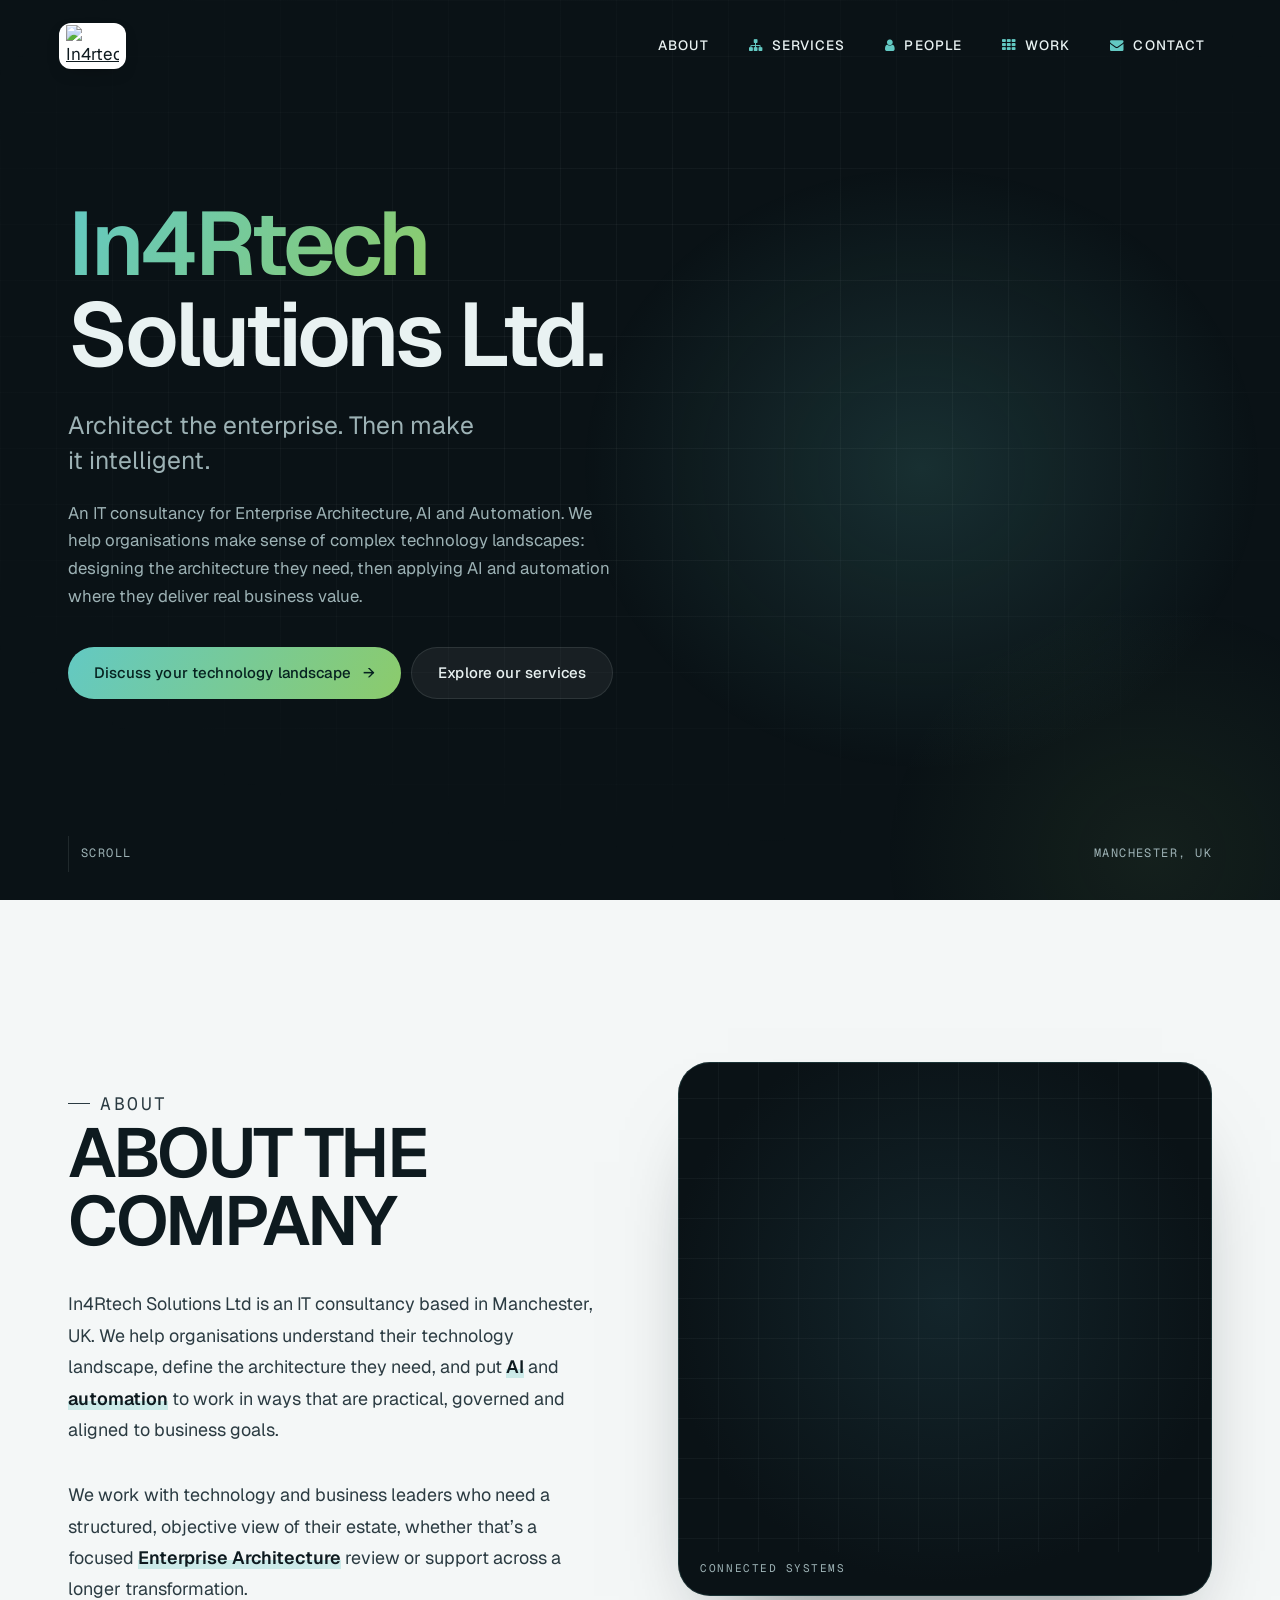
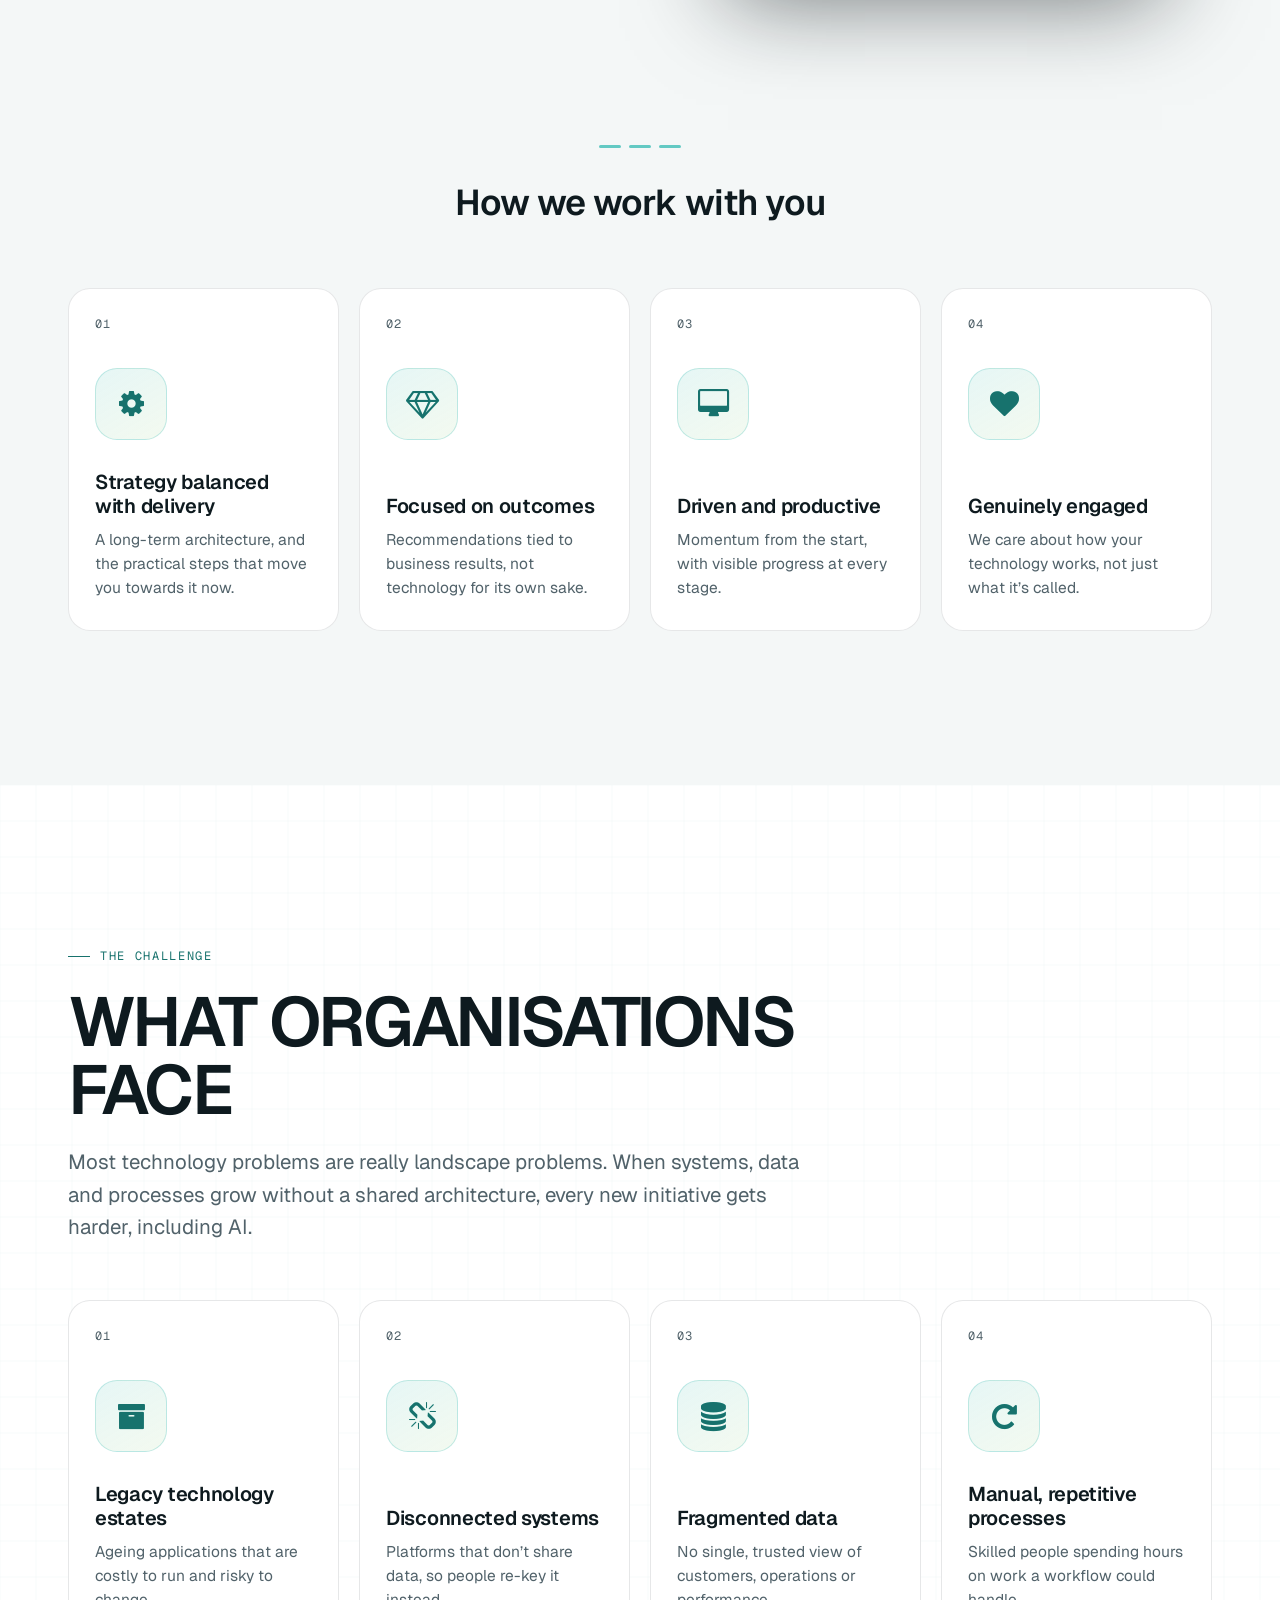
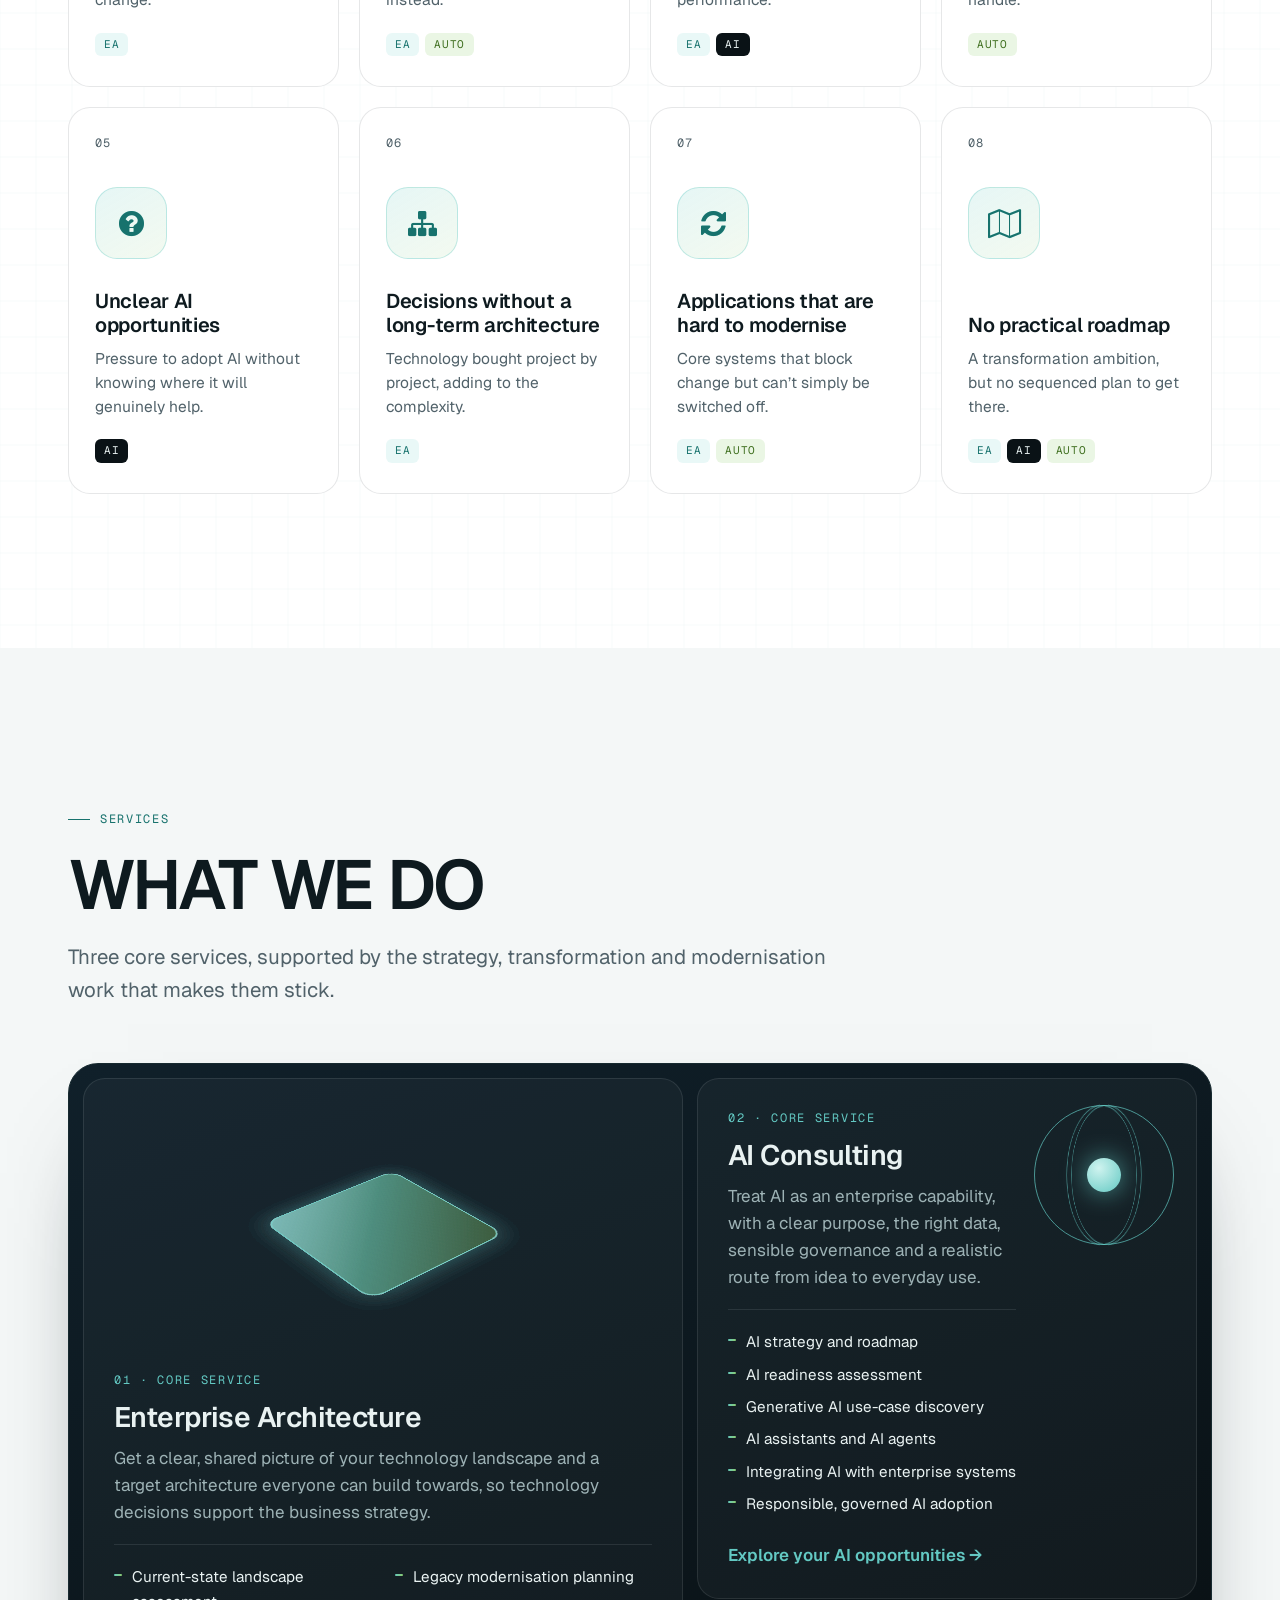
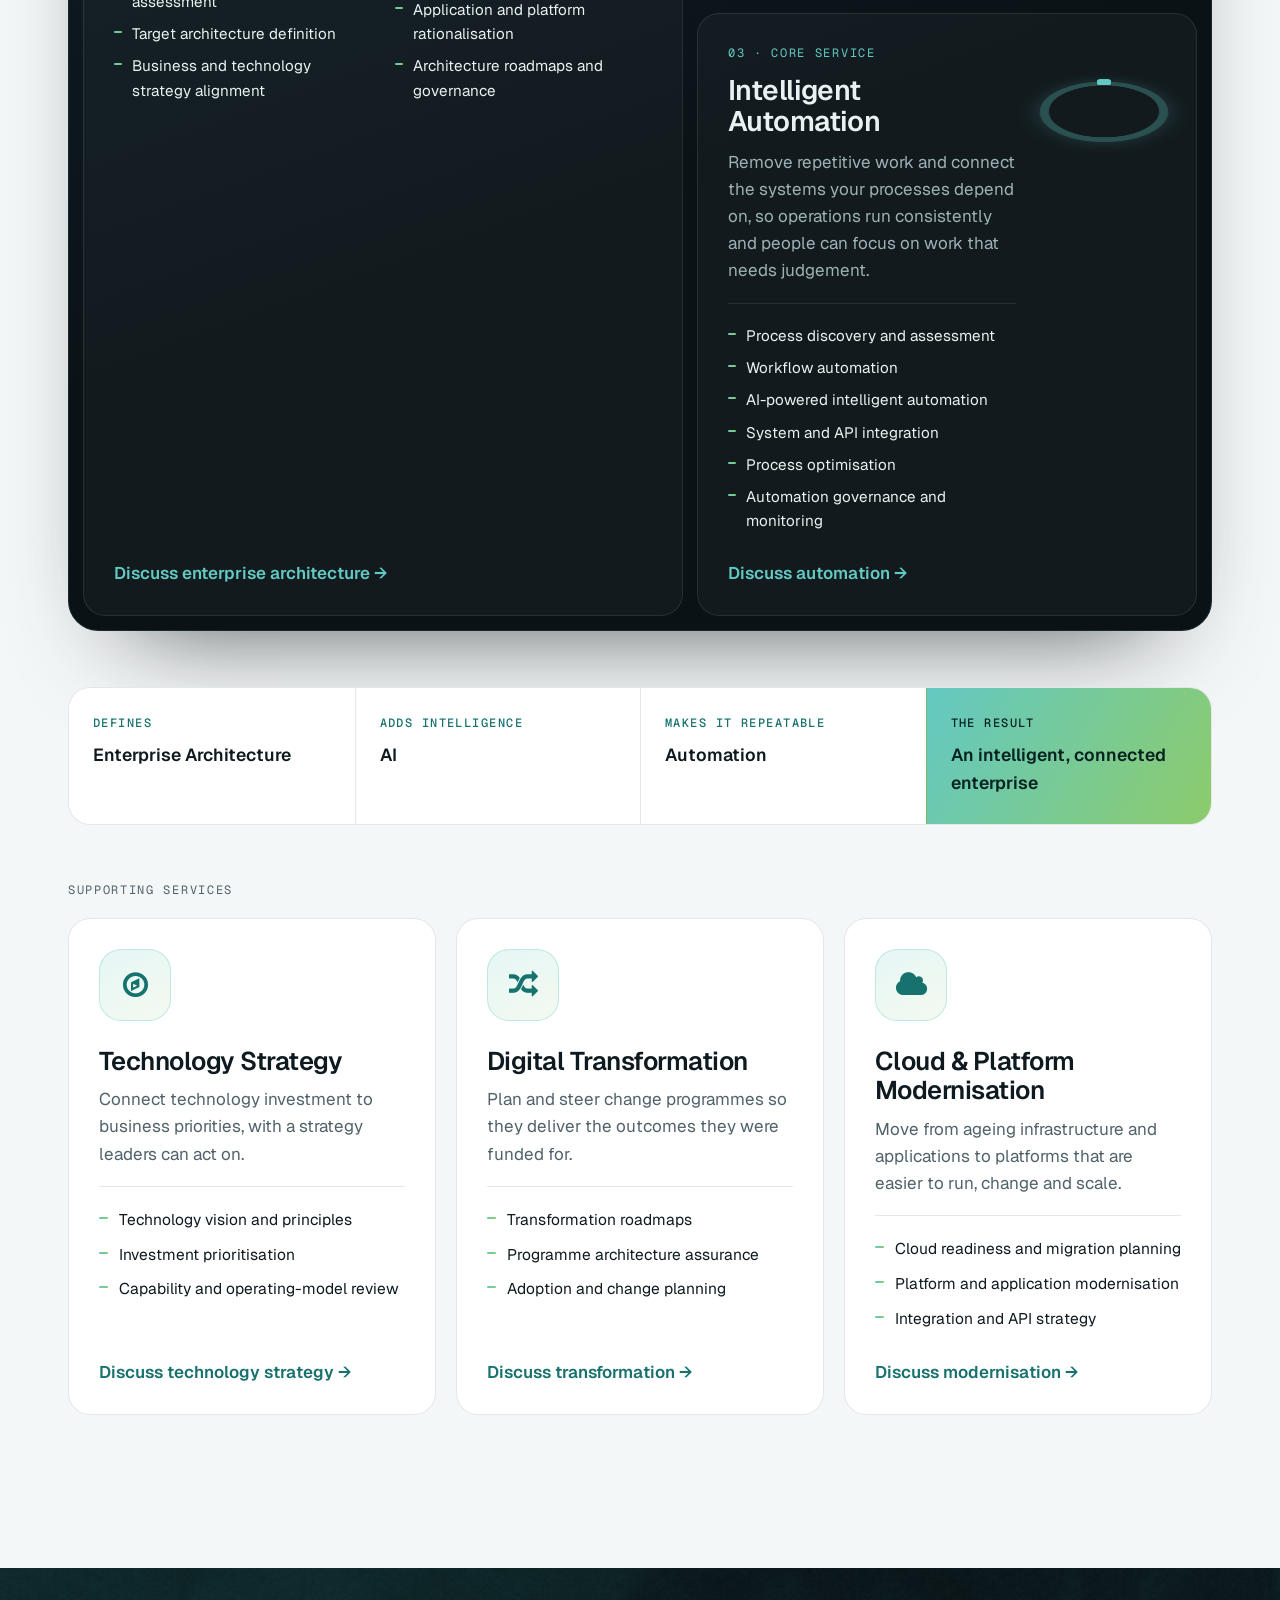
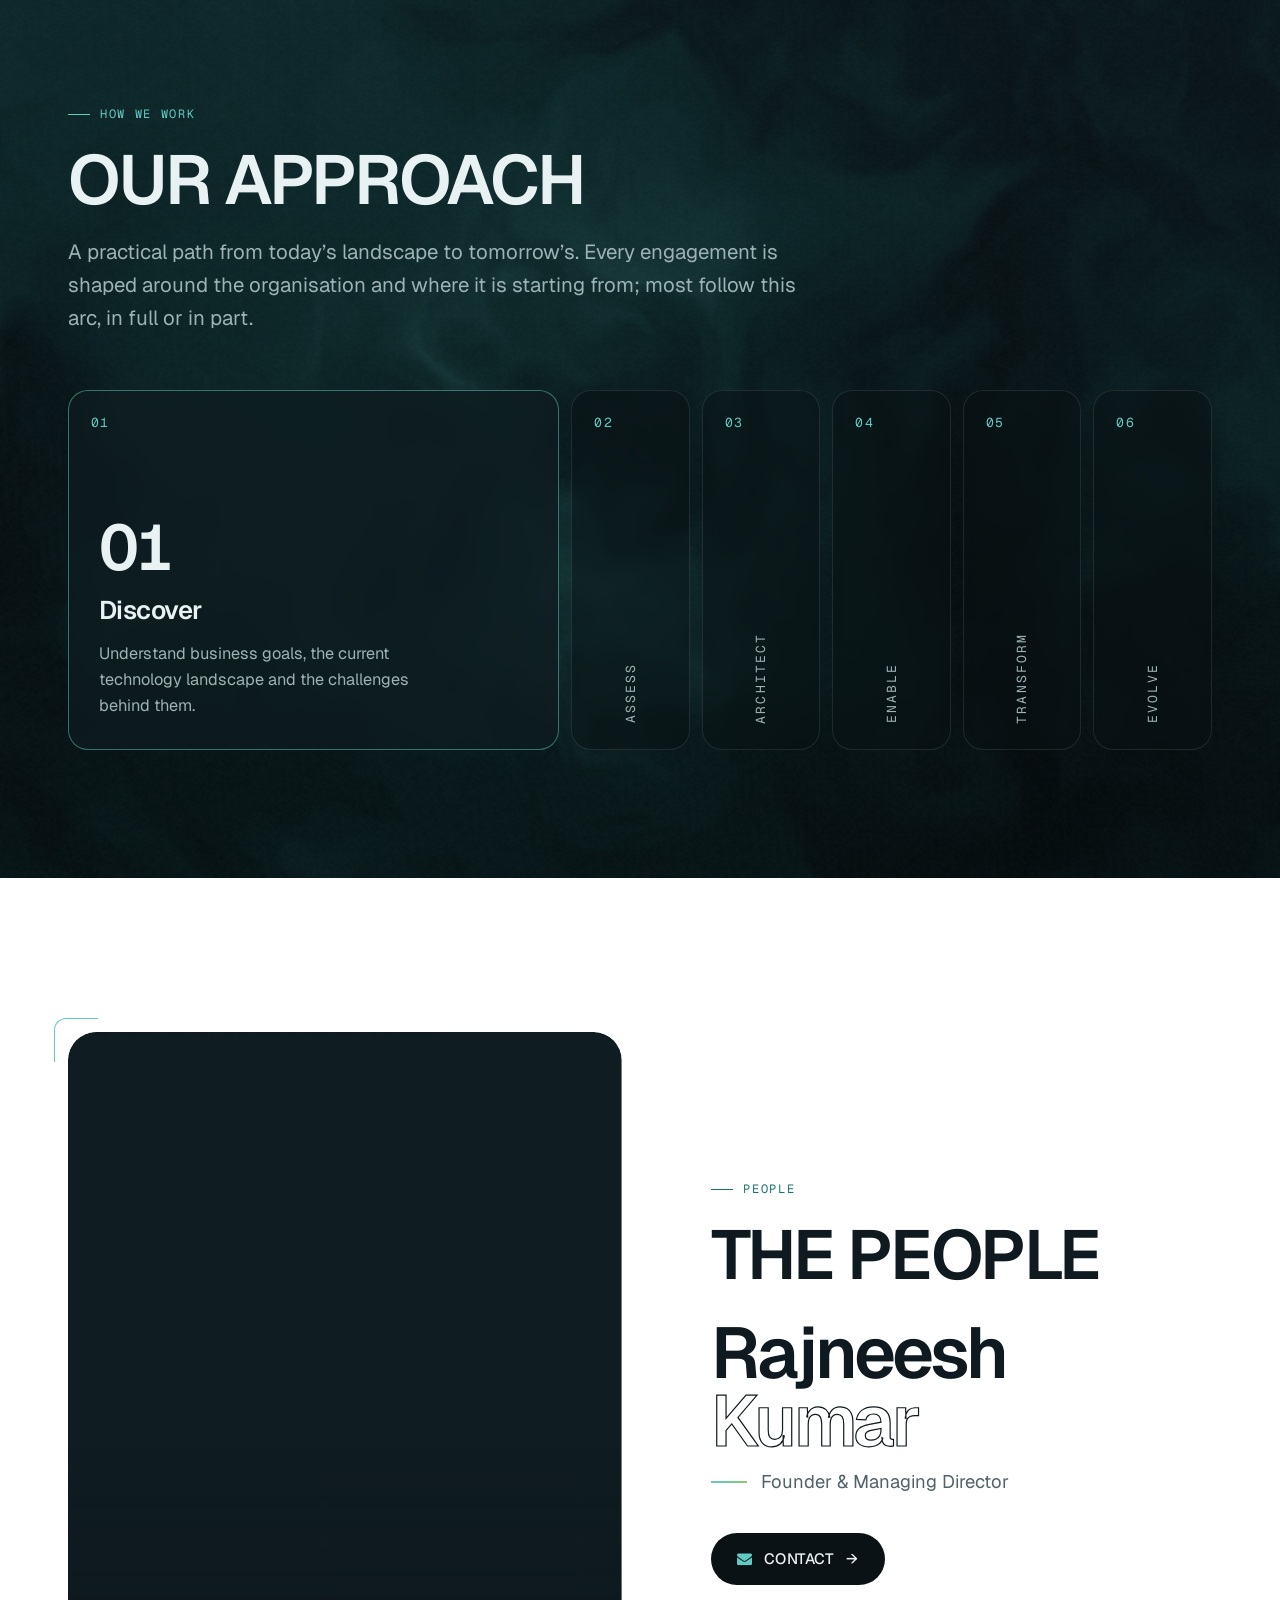
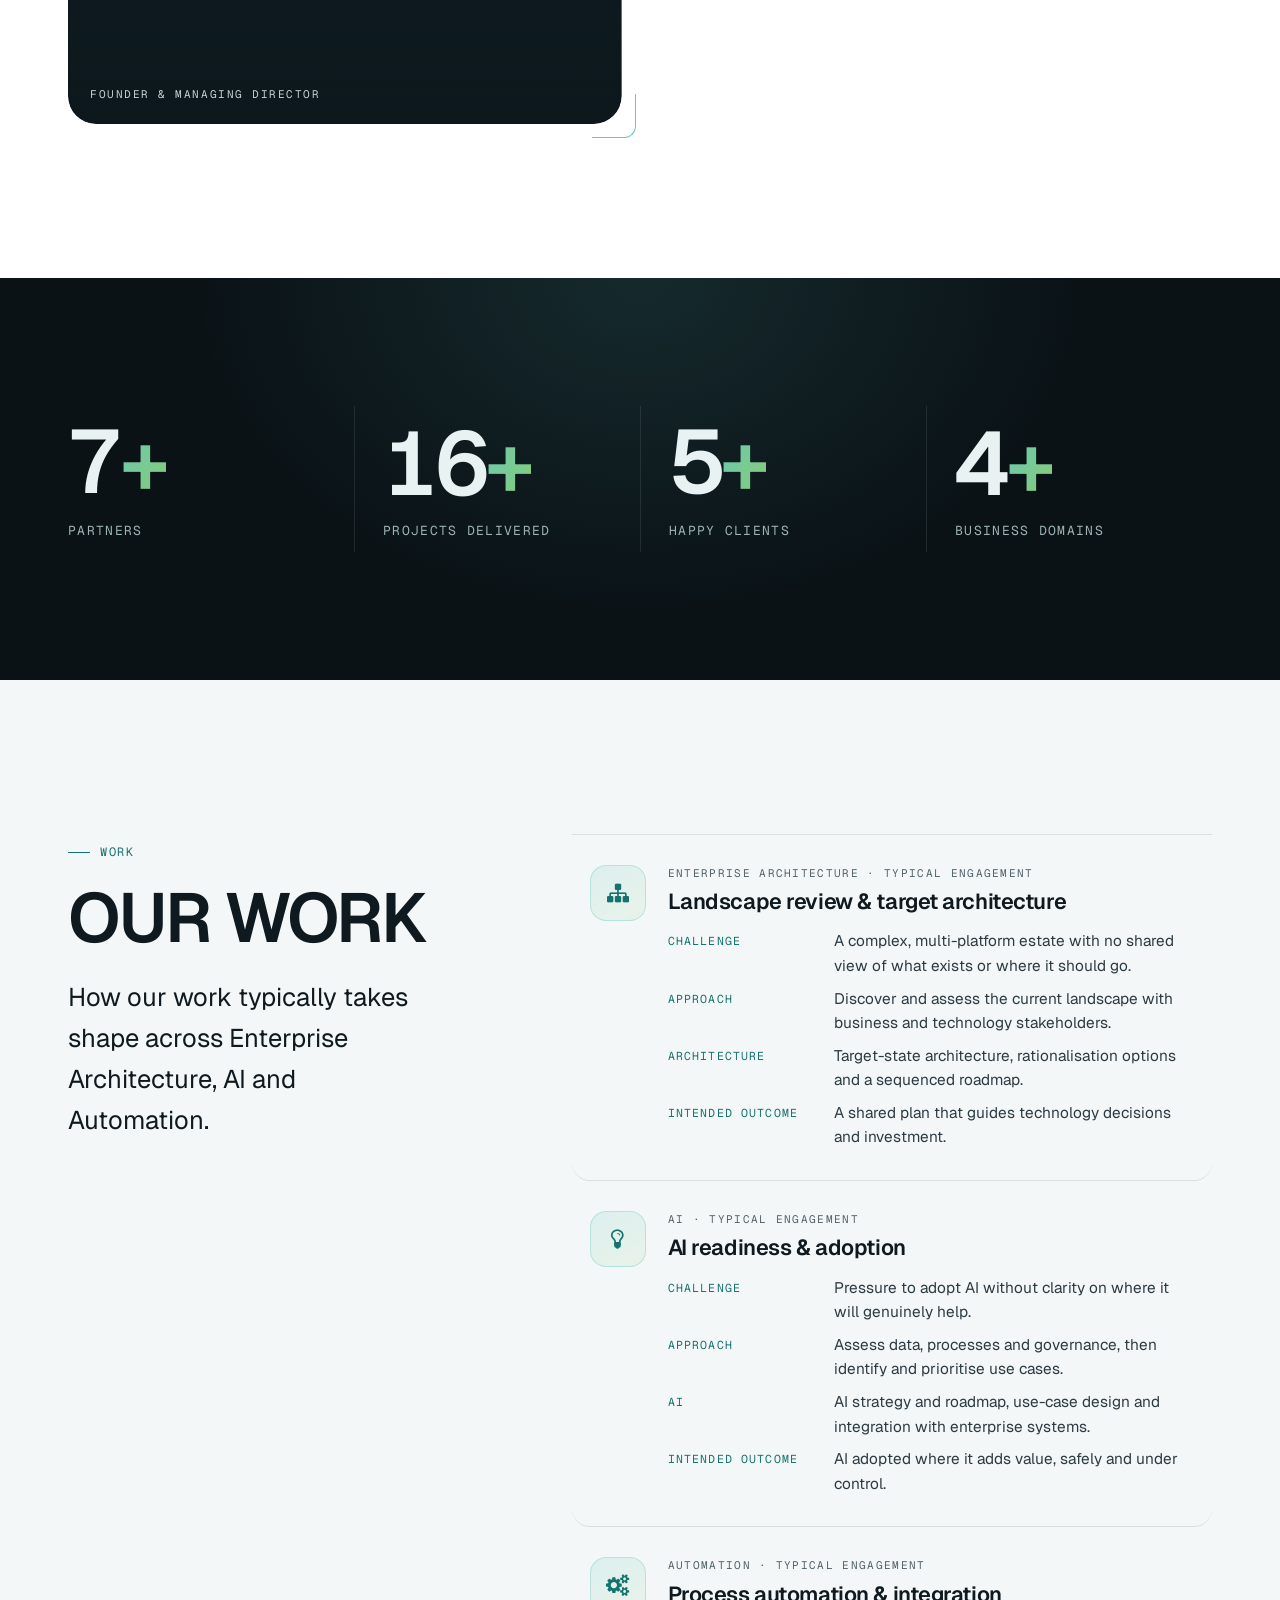
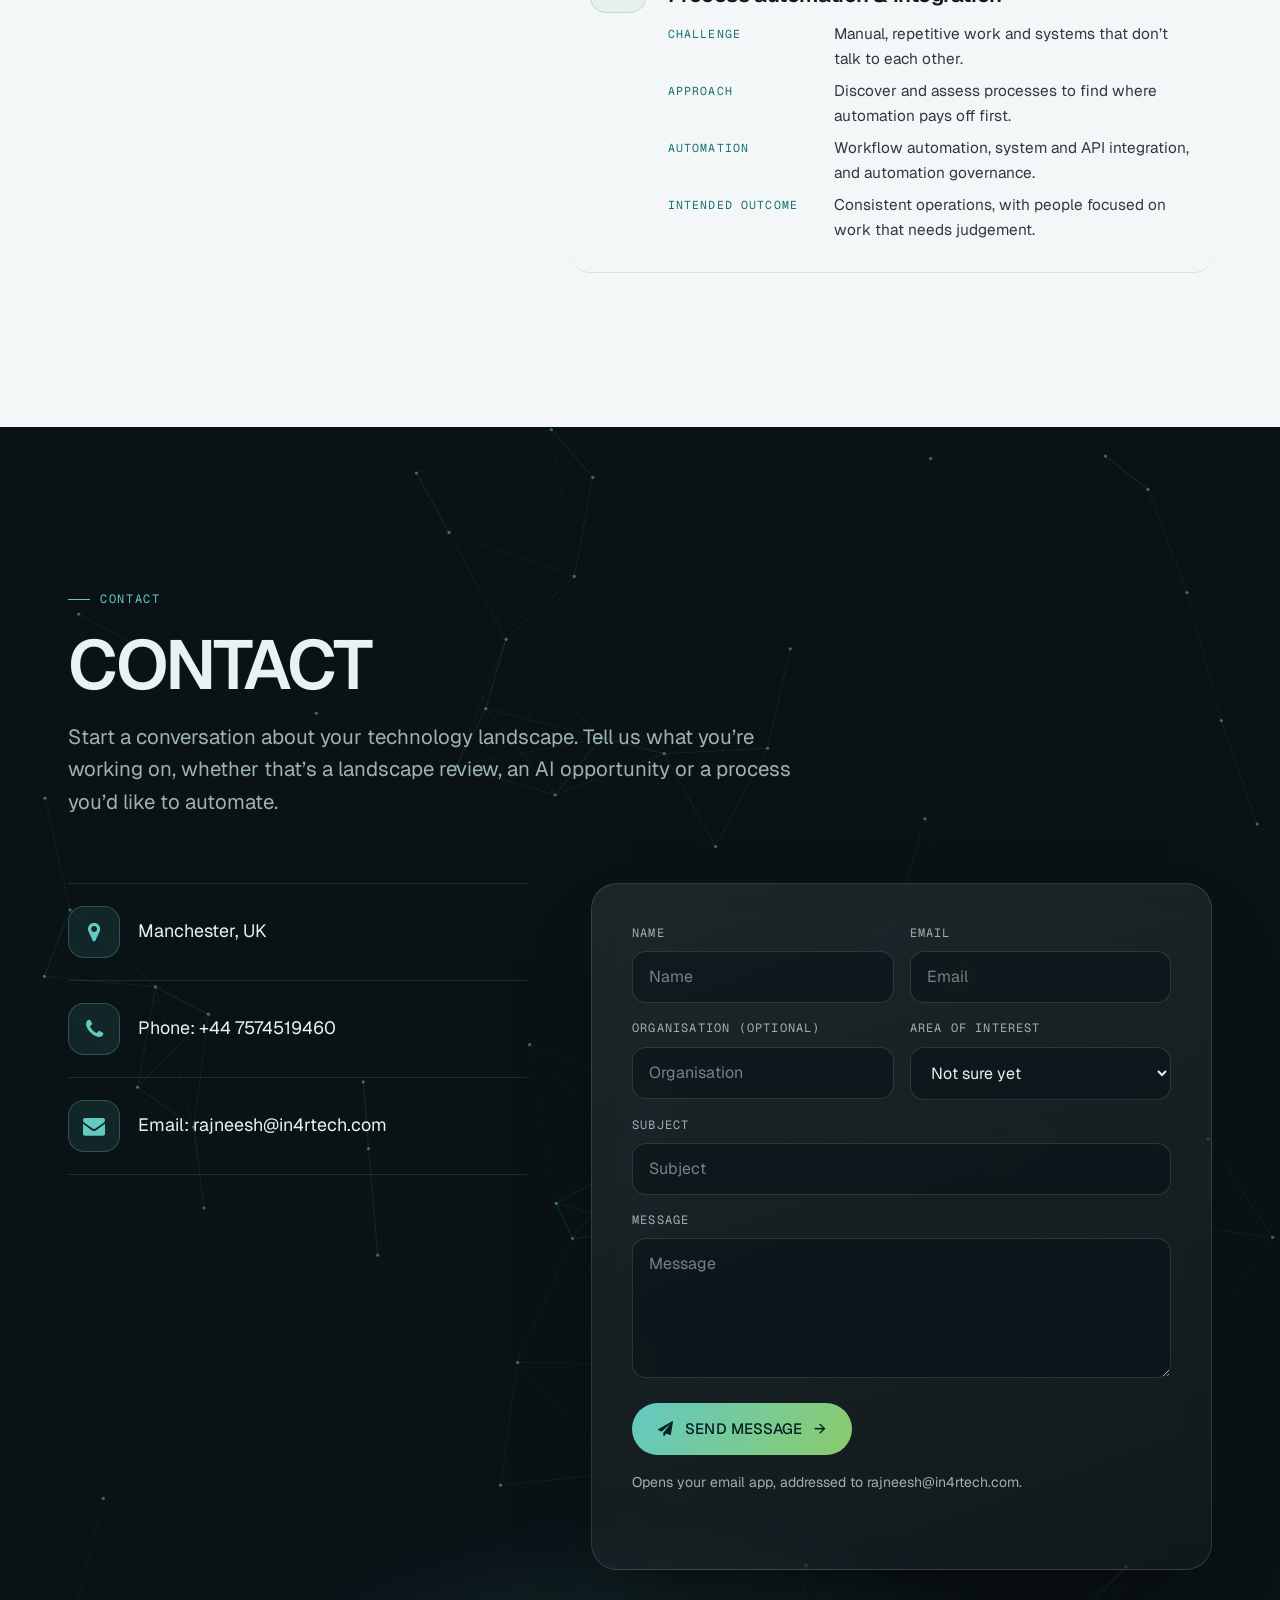
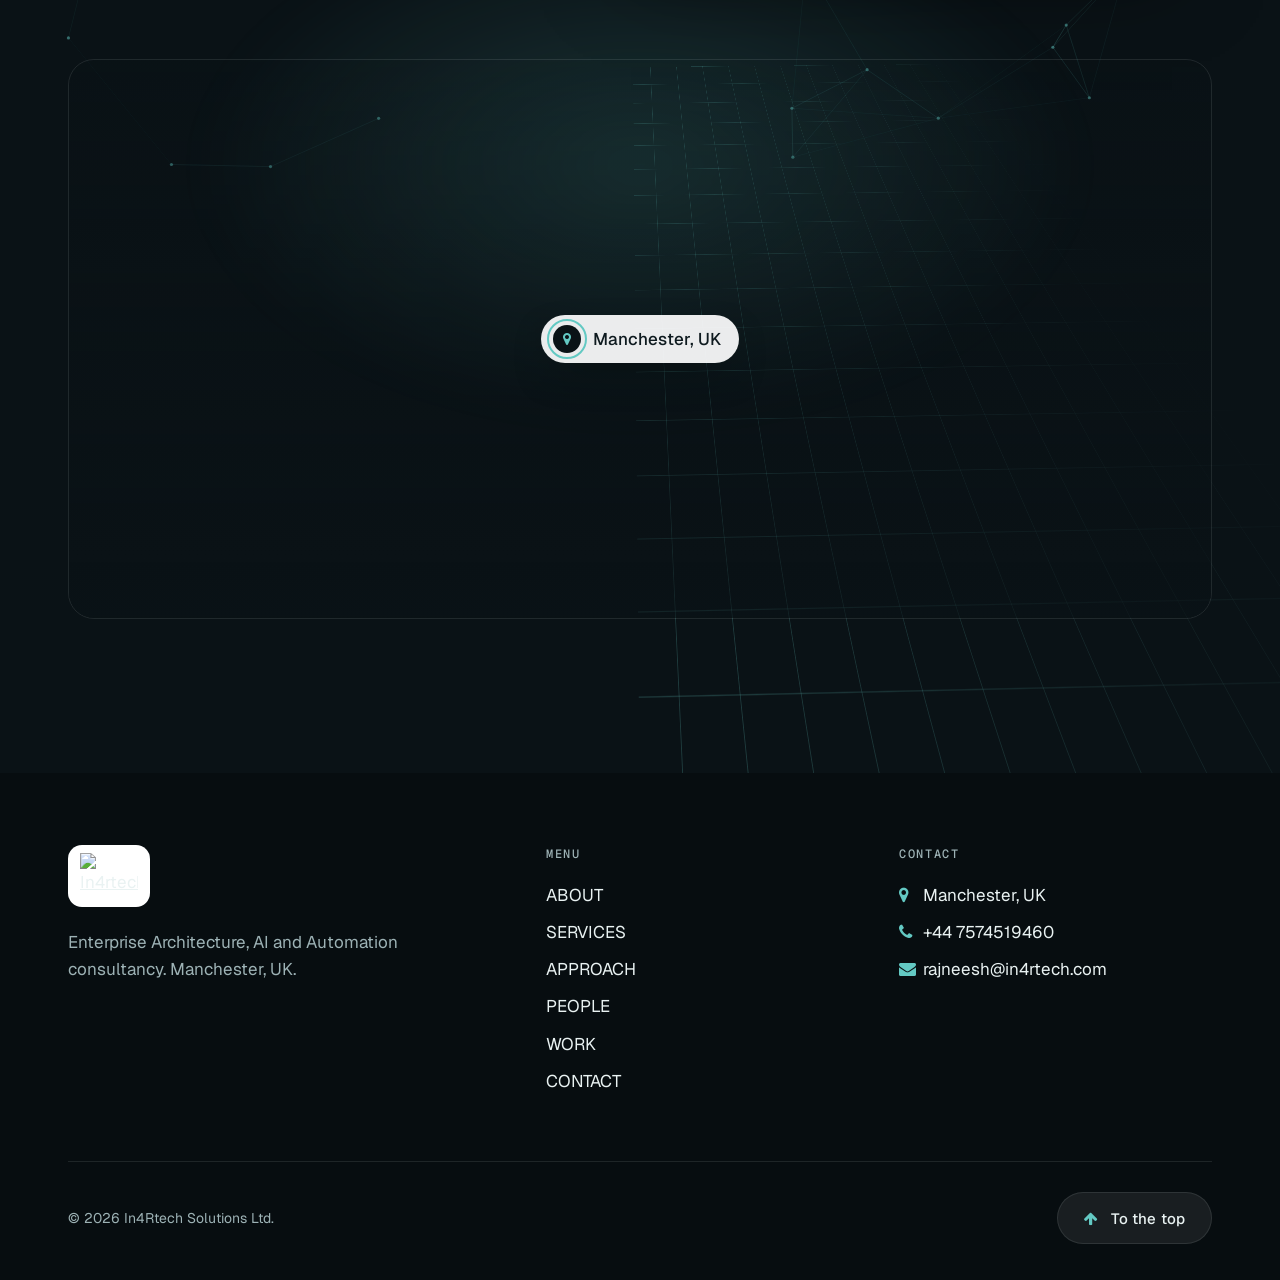
==== index.html @ 0ae98331 "In4Rtech website: EA, AI and Automation consultancy with interactive components Single-page site pos" ====
<!DOCTYPE html>
<html lang="en-GB">
<head>
<meta charset="UTF-8">
<meta name="viewport" content="width=device-width, initial-scale=1">
<title>In4Rtech Solutions Ltd. | Enterprise Architecture, AI &amp; Automation Consultancy</title>
<meta name="description" content="In4Rtech is a Manchester-based IT consultancy helping organisations with Enterprise Architecture, AI and Intelligent Automation, from understanding today's technology landscape to designing and delivering what comes next.">
<link rel="canonical" href="https://www.in4rtech.com/">
<meta property="og:title" content="In4Rtech Solutions Ltd.">
<meta property="og:description" content="Architect the enterprise. Then make it intelligent. Enterprise Architecture, AI and Automation consultancy, Manchester, UK.">
<script type="application/ld+json">
{
  "@context": "https://schema.org",
  "@type": "ProfessionalService",
  "name": "In4Rtech Solutions Ltd",
  "url": "https://www.in4rtech.com/",
  "logo": "https://www.in4rtech.com/i4rimages/Logo.png",
  "description": "IT consultancy helping organisations with Enterprise Architecture, AI and Intelligent Automation.",
  "telephone": "+44 7574519460",
  "email": "rajneesh@in4rtech.com",
  "address": { "@type": "PostalAddress", "addressLocality": "Manchester", "addressCountry": "GB" },
  "founder": { "@type": "Person", "name": "Rajneesh Kumar", "jobTitle": "Founder & Managing Director" },
  "knowsAbout": ["Enterprise Architecture", "Artificial Intelligence", "Intelligent Automation", "Technology Strategy", "Digital Transformation", "Cloud & Platform Modernisation"]
}
</script>
<meta property="og:image" content="https://www.in4rtech.com/i4rimages/Main1.jpg">
<meta name="theme-color" content="#0A1216">
<link rel="icon" href="https://www.in4rtech.com/i4rimages/Logo.png">

<link rel="preconnect" href="https://fonts.googleapis.com">
<link rel="preconnect" href="https://fonts.gstatic.com" crossorigin>
<link href="https://fonts.googleapis.com/css2?family=Geist:wght@300..700&family=Geist+Mono:wght@400;500&display=swap" rel="stylesheet">
<link rel="stylesheet" href="https://cdnjs.cloudflare.com/ajax/libs/font-awesome/4.7.0/css/font-awesome.min.css">

<style>
/* ================= Tokens ================= */
@property --ang { syntax: "<angle>"; inherits: false; initial-value: 0deg; }
:root {
  --ink: #0A1216;
  --ink-2: #0F1C21;
  --ink-3: #172A30;
  --paper: #F4F7F7;
  --white: #FFFFFF;
  --text: #0E1A1F;
  --muted: #51626A;
  --line: rgba(14, 26, 31, .10);
  --on-dark: #E9F2F2;
  --on-dark-muted: #9DB2B5;
  --line-dark: rgba(233, 242, 242, .10);

  --teal: #63C9C3;          /* original brand icon colour */
  --teal-deep: #17726D;     /* brand teal, darkened for text on light */
  --green: #8CCB6B;
  --blue: #4FA3D1;
  --grad: linear-gradient(120deg, #63C9C3 0%, #8CCB6B 100%);

  --font: "Geist", ui-sans-serif, system-ui, sans-serif;
  --mono: "Geist Mono", ui-monospace, monospace;

  --container: 1240px;
  --gutter: clamp(16px, 4vw, 48px);
  --radius: 22px;
  --ease: cubic-bezier(.2, .7, .1, 1);
}

/* ================= Base ================= */
*, *::before, *::after { box-sizing: border-box; }
html { scroll-behavior: smooth; -webkit-text-size-adjust: 100%; }
html.lenis, html.lenis body { height: auto; }
.lenis.lenis-smooth { scroll-behavior: auto !important; }
body {
  margin: 0; background: var(--paper); color: var(--text);
  font-family: var(--font); font-size: 17px; line-height: 1.6;
  -webkit-font-smoothing: antialiased; overflow-x: clip;
}
img { max-width: 100%; display: block; }
a { color: inherit; }
:focus-visible { outline: 2px solid var(--teal); outline-offset: 3px; border-radius: 6px; }
section[id] { scroll-margin-top: 96px; }
.container { width: 100%; max-width: var(--container); margin: 0 auto; padding: 0 var(--gutter); }

.eyebrow {
  display: inline-flex; align-items: center; gap: 10px; margin: 0 0 22px;
  font-family: var(--mono); font-size: 12px; letter-spacing: .14em; text-transform: uppercase; color: var(--teal-deep);
}
.eyebrow::before { content: ""; width: 22px; height: 1px; background: currentColor; }
.on-dark .eyebrow { color: var(--teal); }
.h-display { margin: 0; font-weight: 600; letter-spacing: -.035em; line-height: .98; font-size: clamp(2.4rem, 5.4vw, 4.6rem); }
.lead { font-size: clamp(1.1rem, 1.6vw, 1.32rem); line-height: 1.6; color: var(--muted); }

/* ================= Buttons ================= */
.btn {
  --glow: rgba(99, 201, 195, 0); --tx: 0px; --ty: 0px;
  position: relative; display: inline-flex; align-items: center; gap: 12px;
  min-height: 52px; padding: 0 26px; border-radius: 999px; border: 0; cursor: pointer;
  font: 500 15px/1 var(--font); letter-spacing: .01em; text-decoration: none;
  transform: translate(var(--tx), var(--ty));
  transition: transform .45s var(--ease), box-shadow .35s var(--ease), background-color .3s, border-color .3s;
}
.btn .arrow { display: inline-block; transition: transform .35s var(--ease); }
.btn:hover .arrow { transform: translateX(4px); }
.btn:active { transform: translate(var(--tx), var(--ty)) scale(.98); }
.btn-primary { background: var(--grad); color: #062220; --glow: rgba(99, 201, 195, .5); }
.btn-primary:hover { box-shadow: 0 0 0 6px rgba(99, 201, 195, .14), 0 18px 40px -12px var(--glow); }
.btn-dark { background: var(--ink); color: var(--on-dark); }
.btn-dark:hover { background: var(--ink-3); box-shadow: 0 16px 36px -14px rgba(10, 18, 22, .6); }
.btn-dark .fa, .btn-light .fa { color: var(--teal); }
.btn-light { background: var(--white); color: var(--text); border: 1px solid var(--line); }
.btn-light:hover { border-color: rgba(99, 201, 195, .7); box-shadow: 0 12px 30px -14px rgba(23, 114, 109, .45); }

/* ================= Navigation ================= */
.nav { position: fixed; top: 14px; left: 0; right: 0; z-index: 50; display: flex; justify-content: center; padding: 0 var(--gutter); pointer-events: none; }
.nav-pill {
  pointer-events: auto; width: 100%; max-width: var(--container);
  display: flex; align-items: center; justify-content: space-between; gap: 20px;
  padding: 8px 8px 8px 10px; border-radius: 999px;
  background: rgba(255, 255, 255, 0); border: 1px solid rgba(255, 255, 255, 0);
  transition: background-color .45s var(--ease), border-color .45s, box-shadow .45s, -webkit-backdrop-filter .45s, backdrop-filter .45s;
}
.nav.is-scrolled .nav-pill {
  background: rgba(255, 255, 255, .78); border-color: rgba(255, 255, 255, .7);
  -webkit-backdrop-filter: saturate(1.5) blur(18px); backdrop-filter: saturate(1.5) blur(18px);
  box-shadow: 0 12px 44px -18px rgba(10, 18, 22, .4);
}
.nav.is-scrolled.is-dark .nav-pill { background: rgba(10, 18, 22, .62); border-color: rgba(233, 242, 242, .12); box-shadow: 0 12px 44px -18px rgba(0, 0, 0, .7); }
.nav.is-scrolled.is-dark .nav-links a { color: var(--on-dark); }
.nav.is-dark .nav-indicator { background: rgba(233, 242, 242, .12); }
.nav.is-scrolled.is-dark .nav-toggle { background: rgba(255, 255, 255, .08); border-color: rgba(255, 255, 255, .25); }
.nav-logo { display: flex; align-items: center; padding: 2px 7px; border-radius: 12px; background: #FFFFFF; box-shadow: 0 6px 18px -10px rgba(0, 0, 0, .5); }
.nav-logo img { height: 42px; width: auto; }
.nav-links { position: relative; display: flex; align-items: center; gap: 4px; list-style: none; margin: 0; padding: 0; }
.nav-links a {
  position: relative; z-index: 1; display: inline-flex; align-items: center; gap: 8px;
  min-height: 44px; padding: 0 18px; border-radius: 999px; text-decoration: none;
  font-size: 13.5px; font-weight: 500; letter-spacing: .08em; color: var(--on-dark); transition: color .3s;
}
.nav.is-scrolled .nav-links a { color: var(--text); }
.nav-links a .fa { color: var(--teal); transition: transform .35s var(--ease); }
.nav-links a::after { content: ""; position: absolute; left: 18px; right: 18px; bottom: 10px; height: 1px; background: currentColor; transform: scaleX(0); transform-origin: right; transition: transform .4s var(--ease); }
.nav-links a:hover::after { transform: scaleX(1); transform-origin: left; }
.nav-links a:hover .fa { transform: translateY(-2px) rotate(-6deg); }
.nav .nav-links a.is-active { color: var(--on-dark); }
.nav-links a.is-active::after { transform: scaleX(0); }
.nav-indicator { position: absolute; top: 0; left: 0; height: 44px; width: 0; border-radius: 999px; background: var(--ink); opacity: 0; transition: transform .5s var(--ease), width .5s var(--ease), opacity .3s; }
.nav-toggle {
  display: none; width: 44px; height: 44px; border-radius: 50%; cursor: pointer; font-size: 16px;
  background: rgba(255, 255, 255, .08); color: var(--on-dark); border: 1px solid rgba(255, 255, 255, .25);
  transition: background-color .3s, color .3s;
}
.nav.is-scrolled .nav-toggle { background: var(--ink); border-color: var(--ink); }
.mobile-menu {
  position: fixed; inset: 0; z-index: 60; display: flex; flex-direction: column; padding: 24px var(--gutter);
  background: rgba(10, 18, 22, .95); -webkit-backdrop-filter: blur(18px); backdrop-filter: blur(18px);
  color: var(--on-dark); opacity: 0; visibility: hidden; transition: opacity .35s, visibility .35s;
}
.mobile-menu.is-open { opacity: 1; visibility: visible; }
.mobile-menu .close { align-self: flex-end; min-height: 44px; padding: 0 18px; border-radius: 999px; cursor: pointer; background: transparent; color: var(--on-dark); border: 1px solid var(--line-dark); font: 500 15px var(--font); }
.mobile-menu ul { list-style: none; margin: 48px 0 0; padding: 0; }
.mobile-menu li { opacity: 0; transform: translateY(14px); transition: opacity .5s var(--ease), transform .5s var(--ease); transition-delay: calc(var(--i) * 60ms + 80ms); }
.mobile-menu.is-open li { opacity: 1; transform: none; }
.mobile-menu li a { display: flex; align-items: center; justify-content: space-between; padding: 18px 0; border-bottom: 1px solid var(--line-dark); text-decoration: none; font-size: 30px; font-weight: 500; letter-spacing: -.01em; }
.mobile-menu li a .fa { color: var(--teal); font-size: 18px; }

/* ================= Hero ================= */
.hero { position: relative; min-height: 100vh; min-height: 100svh; overflow: hidden; display: flex; align-items: center; background: var(--ink); color: var(--on-dark); isolation: isolate; }
.hero-bg { position: absolute; inset: 0; z-index: -1; pointer-events: none; }
.hero-photo {
  position: absolute; inset: -8% -4% -8% 34%;
  background: url("https://www.in4rtech.com/i4rimages/Main1.jpg") center / cover no-repeat;
  filter: grayscale(1) contrast(1.1); opacity: .12;
  -webkit-mask-image: radial-gradient(ellipse 70% 70% at 60% 50%, #000 20%, transparent 75%);
  mask-image: radial-gradient(ellipse 70% 70% at 60% 50%, #000 20%, transparent 75%);
}
.hero-grid {
  position: absolute; inset: 0;
  background-image: linear-gradient(rgba(233, 242, 242, .04) 1px, transparent 1px), linear-gradient(90deg, rgba(233, 242, 242, .04) 1px, transparent 1px);
  background-size: 56px 56px;
  -webkit-mask-image: radial-gradient(ellipse 80% 70% at 50% 40%, #000 30%, transparent 80%);
  mask-image: radial-gradient(ellipse 80% 70% at 50% 40%, #000 30%, transparent 80%);
}
.hero-glow { position: absolute; inset: 0; background: radial-gradient(38% 48% at 72% 52%, rgba(99, 201, 195, .16), transparent 70%), radial-gradient(30% 40% at 90% 95%, rgba(140, 203, 107, .08), transparent 70%); }
.hero-visual { position: absolute; top: 0; right: 0; bottom: 0; width: 58%; z-index: 0; }
#hero-3d { width: 100%; height: 100%; display: block; }
.arch-label {
  position: absolute; left: 0; top: 0; display: flex; align-items: center; gap: 10px; white-space: nowrap; pointer-events: none;
  font-family: var(--mono); font-size: 11px; letter-spacing: .16em; color: var(--on-dark-muted); opacity: 0; transition: opacity .8s var(--ease);
}
.arch-label::before { content: ""; width: 26px; height: 1px; background: linear-gradient(90deg, rgba(99, 201, 195, .9), rgba(99, 201, 195, .2)); }
.arch-label.is-on { opacity: 1; }
.hero-fallback { display: none; position: absolute; inset: 12% 8% 12% 10%; }
.hero.no-webgl .hero-fallback { display: block; }
.hero.no-webgl #hero-3d { display: none; }

.hero-inner { position: relative; z-index: 1; padding-top: 120px; padding-bottom: 120px; pointer-events: none; }
.hero-copy { max-width: 600px; pointer-events: auto; }
.hero h1 { margin: 0 0 26px; font-weight: 600; letter-spacing: -.045em; line-height: .95; font-size: clamp(3rem, 7vw, 6.4rem); }
.hero h1 .line { display: block; overflow: hidden; padding-bottom: .06em; }
.hero h1 .line > span { display: inline-block; transform: translateY(105%); animation: rise 1.1s var(--ease) forwards; }
.hero h1 .line:nth-child(2) > span { animation-delay: .12s; }
.hero h1 .brand { background: var(--grad); -webkit-background-clip: text; background-clip: text; color: transparent; }
@keyframes rise { to { transform: none; } }
.hero-sub { margin: 0 0 40px; max-width: 26ch; font-size: clamp(1.2rem, 2vw, 1.55rem); line-height: 1.4; color: var(--on-dark-muted); opacity: 0; animation: fadeUp 1s var(--ease) .45s forwards; }
.hero-cta { opacity: 0; animation: fadeUp 1s var(--ease) .6s forwards; }
@keyframes fadeUp { from { opacity: 0; transform: translateY(16px); } to { opacity: 1; transform: none; } }
.hero-foot { position: absolute; left: 0; right: 0; bottom: 28px; z-index: 1; display: flex; justify-content: space-between; align-items: center; gap: 16px; font-family: var(--mono); font-size: 12px; letter-spacing: .12em; text-transform: uppercase; color: var(--on-dark-muted); }
.scroll-line { display: inline-flex; align-items: center; gap: 12px; }
.scroll-line i { position: relative; width: 1px; height: 36px; background: var(--line-dark); overflow: hidden; }
.scroll-line i::after { content: ""; position: absolute; left: 0; top: -40%; width: 1px; height: 40%; background: var(--teal); animation: drip 2.4s var(--ease) infinite; }
@keyframes drip { to { top: 100%; } }

/* ================= Sections ================= */
.section { position: relative; padding: clamp(96px, 12vw, 170px) 0; }
.section-light { background: var(--paper); }
.section-white { background: var(--white); }
.section-dark { background: var(--ink); color: var(--on-dark); }
.section-dark .lead { color: var(--on-dark-muted); }
[data-reveal] { opacity: 0; transform: translateY(28px); transition: opacity .9s var(--ease), transform .9s var(--ease); transition-delay: calc(var(--i, 0) * 90ms); }
[data-reveal].is-in { opacity: 1; transform: none; }

/* ================= About ================= */
.about-grid { display: grid; grid-template-columns: minmax(0, 1fr) minmax(0, 1fr); gap: clamp(40px, 6vw, 96px); align-items: center; }
.about-text p { margin: 34px 0 0; font-size: clamp(1.08rem, 1.4vw, 1.22rem); line-height: 1.75; color: #2B3B42; }
.about-text strong { font-weight: 600; color: var(--text); background: linear-gradient(transparent 62%, rgba(99, 201, 195, .28) 62%); }
.about-visual { position: relative; aspect-ratio: 1 / 1; border-radius: 32px; overflow: hidden; background: radial-gradient(70% 70% at 50% 45%, #13252B 0%, var(--ink) 75%); box-shadow: 0 50px 90px -50px rgba(10, 18, 22, .6); }
.about-visual::after { content: ""; position: absolute; inset: 0; border-radius: inherit; border: 1px solid rgba(99, 201, 195, .18); pointer-events: none; }
#about-3d { position: absolute; inset: 0; width: 100%; height: 100%; }
.about-visual .viz-grid { position: absolute; inset: 0; background-image: linear-gradient(rgba(233, 242, 242, .04) 1px, transparent 1px), linear-gradient(90deg, rgba(233, 242, 242, .04) 1px, transparent 1px); background-size: 40px 40px; }
.about-visual .viz-tag { position: absolute; left: 22px; bottom: 18px; font-family: var(--mono); font-size: 11px; letter-spacing: .14em; text-transform: uppercase; color: var(--on-dark-muted); }
.viz-fallback { display: none; position: absolute; inset: 12%; }
.about-visual.no-webgl .viz-fallback { display: block; }

.features-head { display: flex; align-items: center; flex-direction: column; margin: clamp(90px, 11vw, 150px) 0 56px; text-align: center; }
.divider { display: flex; gap: 8px; margin-bottom: 26px; color: var(--teal); }
.divider span { width: 22px; height: 3px; border-radius: 3px; background: currentColor; }
.features-title { margin: 0; font-size: clamp(1.6rem, 2.8vw, 2.3rem); font-weight: 600; letter-spacing: -.02em; }
.features { display: grid; grid-template-columns: repeat(4, minmax(0, 1fr)); gap: 20px; }

/* tilt cards */
.card {
  --mx: 50%; --my: 50%; --rx: 0deg; --ry: 0deg;
  position: relative; border-radius: var(--radius); background: var(--white); border: 1px solid var(--line);
  transform-style: preserve-3d; transform: perspective(900px) rotateX(var(--rx)) rotateY(var(--ry));
  transition: transform .6s var(--ease), box-shadow .5s var(--ease), border-color .4s;
}
.card::before { content: ""; position: absolute; inset: 0; border-radius: inherit; pointer-events: none; opacity: 0; background: radial-gradient(420px circle at var(--mx) var(--my), rgba(99, 201, 195, .16), transparent 45%); transition: opacity .4s; }
.card::after {
  content: ""; position: absolute; inset: -1px; border-radius: inherit; padding: 1px; pointer-events: none; opacity: 0;
  background: conic-gradient(from var(--ang), transparent 0 62%, rgba(99, 201, 195, .9) 80%, rgba(140, 203, 107, .9) 88%, transparent 100%);
  -webkit-mask: linear-gradient(#000 0 0) content-box, linear-gradient(#000 0 0); -webkit-mask-composite: xor;
  mask: linear-gradient(#000 0 0) content-box exclude, linear-gradient(#000 0 0);
  transition: opacity .4s;
}
.card:hover { box-shadow: 0 34px 60px -32px rgba(10, 18, 22, .3); }
.card:hover::before { opacity: 1; }
.card:hover::after { opacity: 1; animation: ang 3.2s linear infinite; }
@keyframes ang { to { --ang: 360deg; } }
.card.is-tilting { transition: transform .12s linear, box-shadow .5s var(--ease), border-color .4s; }

.feature { display: flex; flex-direction: column; min-height: 280px; padding: 26px 26px 30px; }
.feature .num { font-family: var(--mono); font-size: 12px; letter-spacing: .12em; color: var(--muted); transform: translateZ(10px); }
.feature .icon3d { margin: 34px 0 auto; }
.feature p { margin: 30px 0 0; font-size: 1.25rem; font-weight: 600; line-height: 1.2; letter-spacing: -.015em; transform: translateZ(24px); }

.icon3d {
  position: relative; display: inline-grid; place-items: center; width: 72px; height: 72px; border-radius: 22px;
  background: linear-gradient(150deg, rgba(99, 201, 195, .16), rgba(140, 203, 107, .10)); border: 1px solid rgba(99, 201, 195, .35);
  transform-style: preserve-3d; transform: translateZ(30px); transition: transform .6s var(--ease);
}
.icon3d i { position: absolute; font-size: 29px; color: var(--teal); transition: transform .6s var(--ease), opacity .6s; }
.icon3d i:nth-child(1) { opacity: .18; }
.icon3d i:nth-child(2) { opacity: .4; }
.icon3d i:nth-child(3) { color: var(--teal-deep); }
.card:hover .icon3d, .cap:hover .icon3d { transform: translateZ(30px) translateY(-4px); }
.card:hover .icon3d i:nth-child(1), .cap:hover .icon3d i:nth-child(1) { transform: translate3d(-5px, 5px, -10px); }
.card:hover .icon3d i:nth-child(2), .cap:hover .icon3d i:nth-child(2) { transform: translate3d(-2.5px, 2.5px, 0); }
.card:hover .icon3d i:nth-child(3), .cap:hover .icon3d i:nth-child(3) { transform: translate3d(2px, -2px, 14px); }

/* ================= People ================= */
.people-grid { display: grid; grid-template-columns: minmax(0, 1.05fr) minmax(0, .95fr); gap: clamp(40px, 7vw, 120px); align-items: center; }
.portrait { position: relative; max-width: 560px; }
.portrait-mask { position: relative; aspect-ratio: 4 / 5; border-radius: 28px; overflow: hidden; background: var(--ink-2); clip-path: inset(100% 0 0 0 round 28px); transition: clip-path 1.4s var(--ease); }
.portrait.is-in .portrait-mask { clip-path: inset(0 0 0 0 round 28px); }
.portrait-mask img { position: absolute; left: 0; top: -9%; width: 100%; height: 118%; object-fit: cover; object-position: 50% 35%; transform: scale(1.12); transition: transform 1.8s var(--ease); }
.portrait.is-in .portrait-mask img { transform: scale(1); }
.portrait-mask::after { content: ""; position: absolute; inset: 0; background: linear-gradient(180deg, transparent 60%, rgba(10, 18, 22, .4)); }
.portrait .corner { position: absolute; width: 44px; height: 44px; border-color: var(--teal); border-style: solid; border-width: 0; }
.portrait .c1 { top: -14px; left: -14px; border-top-width: 1.5px; border-left-width: 1.5px; border-top-left-radius: 12px; }
.portrait .c2 { bottom: -14px; right: -14px; border-bottom-width: 1.5px; border-right-width: 1.5px; border-bottom-right-radius: 12px; }
.portrait-tag { position: absolute; left: 22px; bottom: 20px; z-index: 1; font-family: var(--mono); font-size: 11px; letter-spacing: .14em; text-transform: uppercase; color: rgba(233, 242, 242, .85); }
.person-name { margin: 30px 0 12px; font-size: clamp(2.6rem, 5.6vw, 5rem); font-weight: 600; letter-spacing: -.045em; line-height: .95; }
.person-name .last { display: block; color: transparent; -webkit-text-stroke: 1.2px var(--text); }
.person-role { display: flex; align-items: center; gap: 14px; margin: 0 0 36px; font-size: 1.15rem; color: var(--muted); }
.person-role::before { content: ""; width: 36px; height: 1.5px; background: var(--grad); }

/* ================= Statistics ================= */
.stats { position: relative; padding: clamp(80px, 10vw, 130px) 0; background: var(--ink); color: var(--on-dark); overflow: hidden; }
.stats::before { content: ""; position: absolute; inset: 0; background: radial-gradient(50% 120% at 50% 0%, rgba(99, 201, 195, .13), transparent 70%); }
.stats-grid { position: relative; display: grid; grid-template-columns: repeat(4, minmax(0, 1fr)); }
.stat { padding: 10px 28px; border-left: 1px solid var(--line-dark); }
.stat:first-child { border-left: 0; padding-left: 0; }
.stat-num { display: block; font-size: clamp(3.4rem, 7vw, 6.4rem); font-weight: 600; letter-spacing: -.055em; line-height: 1; font-variant-numeric: tabular-nums; }
.stat-num .plus { background: var(--grad); -webkit-background-clip: text; background-clip: text; color: transparent; }
.stat-label { display: block; margin-top: 16px; font-family: var(--mono); font-size: 13px; letter-spacing: .1em; text-transform: uppercase; color: var(--on-dark-muted); }

/* ================= Work ================= */
.work-grid { display: grid; grid-template-columns: minmax(0, .8fr) minmax(0, 1.2fr); gap: clamp(40px, 6vw, 110px); align-items: start; }
.work-head { position: sticky; top: 130px; }
.work-head .lead { margin: 26px 0 0; font-size: clamp(1.25rem, 2vw, 1.6rem); color: var(--text); max-width: 20ch; }
.caps { list-style: none; margin: 0; padding: 0; border-top: 1px solid var(--line); }
.cap { position: relative; display: grid; grid-template-columns: auto minmax(0, 1fr) auto; align-items: center; column-gap: 22px; row-gap: 20px; padding: 30px 18px; border-bottom: 1px solid var(--line); border-radius: 18px; transition: background-color .4s var(--ease); }
.cap::before { content: ""; position: absolute; inset: 0; border-radius: inherit; background: radial-gradient(500px circle at var(--mx, 50%) 50%, rgba(99, 201, 195, .12), transparent 60%); opacity: 0; transition: opacity .4s; pointer-events: none; }
.cap:hover { background: var(--white); }
.cap:hover::before { opacity: 1; }
.cap .icon3d { width: 56px; height: 56px; border-radius: 16px; transform: translateZ(0); }
.cap .icon3d i { font-size: 22px; }
.cap h3 { margin: 0; font-size: clamp(1.1rem, 1.7vw, 1.45rem); font-weight: 600; letter-spacing: -.02em; line-height: 1.25; }
.cap-num { font-size: clamp(2.2rem, 3.8vw, 3.4rem); font-weight: 600; letter-spacing: -.05em; line-height: 1; font-variant-numeric: tabular-nums; }
.cap-num small { font-size: .5em; margin-left: 2px; color: var(--teal-deep); }
.cap-line { grid-column: 1 / -1; position: relative; height: 3px; border-radius: 3px; background: rgba(14, 26, 31, .08); overflow: visible; }
.cap-line i { position: absolute; left: 0; top: 0; bottom: 0; width: 0; border-radius: inherit; background: var(--grad); transition: width 1.6s var(--ease), box-shadow .4s; }
.cap.is-in .cap-line i { width: var(--p); }
.cap-line i::after { content: ""; position: absolute; right: -5px; top: 50%; width: 10px; height: 10px; margin-top: -5px; border-radius: 50%; background: var(--white); border: 2px solid var(--green); opacity: 0; transition: opacity .4s .8s; }
.cap.is-in .cap-line i::after { opacity: 1; }
.cap:hover .cap-line i { box-shadow: 0 0 16px rgba(99, 201, 195, .7); animation: sweep 1.1s var(--ease); }
@keyframes sweep { from { width: 0; } to { width: var(--p); } }

/* ================= Contact ================= */
.contact { overflow: hidden; isolation: isolate; }
.contact-bg { position: absolute; inset: 0; z-index: -1; pointer-events: none; perspective: 700px; }
#contact-net { position: absolute; inset: 0; width: 100%; height: 100%; opacity: .9; }
.cta-floor {
  position: absolute; left: -50%; right: -50%; bottom: -6%; height: 58%;
  background-image: linear-gradient(rgba(99, 201, 195, .22) 1px, transparent 1px), linear-gradient(90deg, rgba(99, 201, 195, .22) 1px, transparent 1px);
  background-size: 72px 72px; transform-origin: 50% 100%; transform: rotateX(74deg) rotateZ(var(--fz, 0deg));
  -webkit-mask-image: linear-gradient(to top, #000 10%, transparent 85%); mask-image: linear-gradient(to top, #000 10%, transparent 85%);
  animation: floor 8s linear infinite;
}
@keyframes floor { to { background-position: 0 72px, 0 0; } }
.cta-glow { position: absolute; left: 50%; bottom: 18%; width: 70vw; height: 40vw; transform: translateX(-50%); background: radial-gradient(closest-side, rgba(99, 201, 195, .18), transparent); filter: blur(20px); }
.contact-head { max-width: 760px; margin-bottom: 64px; }
.contact-head .lead { margin: 22px 0 0; }
.contact-grid { display: grid; grid-template-columns: minmax(0, .85fr) minmax(0, 1.15fr); gap: clamp(32px, 5vw, 72px); align-items: start; }
.contact-list { list-style: none; margin: 0; padding: 0; }
.contact-list li { display: flex; align-items: center; gap: 18px; padding: 22px 0; border-bottom: 1px solid var(--line-dark); font-size: 1.12rem; }
.contact-list li:first-child { border-top: 1px solid var(--line-dark); }
.contact-list .ico { flex: none; width: 52px; height: 52px; border-radius: 16px; display: grid; place-items: center; background: rgba(99, 201, 195, .1); border: 1px solid rgba(99, 201, 195, .3); color: var(--teal); font-size: 22px; transition: transform .4s var(--ease); }
.contact-list li:hover .ico { transform: translateY(-3px) rotate(-6deg); }
.contact-list a { text-decoration: none; }
.contact-list a:hover { color: var(--teal); }
.glass { border-radius: 26px; padding: clamp(24px, 3.4vw, 40px); background: linear-gradient(160deg, rgba(233, 242, 242, .09), rgba(233, 242, 242, .03)); border: 1px solid rgba(233, 242, 242, .14); -webkit-backdrop-filter: blur(14px); backdrop-filter: blur(14px); box-shadow: 0 40px 80px -40px rgba(0, 0, 0, .6); }
.form { display: grid; grid-template-columns: repeat(2, minmax(0, 1fr)); gap: 16px; }
.form .full { grid-column: 1 / -1; }
.field label { display: block; margin-bottom: 8px; font-family: var(--mono); font-size: 12px; letter-spacing: .1em; text-transform: uppercase; color: var(--on-dark-muted); }
.field input, .field textarea { width: 100%; min-height: 52px; padding: 14px 16px; border-radius: 14px; font: 400 16px/1.4 var(--font); color: var(--on-dark); background: rgba(10, 18, 22, .55); border: 1px solid rgba(233, 242, 242, .14); transition: border-color .3s, box-shadow .3s, background-color .3s; }
.field textarea { min-height: 140px; resize: vertical; }
.field input::placeholder, .field textarea::placeholder { color: rgba(157, 178, 181, .7); }
.field input:focus, .field textarea:focus { outline: none; border-color: var(--teal); box-shadow: 0 0 0 4px rgba(99, 201, 195, .15); background: rgba(10, 18, 22, .75); }
.form-actions { display: flex; flex-wrap: wrap; align-items: center; gap: 16px 24px; }
.form-note { margin: 0; font-size: 14px; color: var(--on-dark-muted); }
.form-status { margin: 0; font-size: 14px; color: #F2B8A8; min-height: 1.4em; }
.map-frame { position: relative; margin-top: clamp(56px, 7vw, 90px); border-radius: 26px; overflow: hidden; aspect-ratio: 1489 / 838; max-height: 560px; width: 100%; border: 1px solid var(--line-dark); }
.map-frame img { position: absolute; left: 0; top: -12%; width: 100%; height: 124%; object-fit: cover; filter: grayscale(1) contrast(1.05) brightness(.8); transition: filter 1s var(--ease); }
.map-frame:hover img { filter: grayscale(.3) brightness(.9); }
.map-frame::after { content: ""; position: absolute; inset: 0; background: linear-gradient(180deg, rgba(10, 18, 22, .1), rgba(10, 18, 22, .55)); pointer-events: none; }
.map-pin { position: absolute; left: 50%; top: 50%; z-index: 1; display: flex; align-items: center; gap: 12px; transform: translate(-50%, -50%); padding: 10px 18px 10px 12px; border-radius: 999px; background: rgba(255, 255, 255, .92); color: var(--text); font-weight: 500; box-shadow: 0 16px 40px -16px rgba(0, 0, 0, .6); }
.map-pin .dot { position: relative; width: 28px; height: 28px; border-radius: 50%; display: grid; place-items: center; background: var(--ink); color: var(--teal); font-size: 14px; }
.map-pin .dot::after { content: ""; position: absolute; inset: -6px; border-radius: 50%; border: 2px solid var(--teal); animation: ping 2.4s var(--ease) infinite; }
@keyframes ping { from { transform: scale(.7); opacity: 1; } to { transform: scale(1.7); opacity: 0; } }

/* ================= Footer ================= */
.footer { background: #070D10; color: var(--on-dark); padding: 72px 0 36px; }
.footer-top { display: grid; grid-template-columns: 1.4fr 1fr 1fr; gap: 40px; padding-bottom: 56px; border-bottom: 1px solid var(--line-dark); }
.footer-logo { display: inline-flex; padding: 8px 12px; border-radius: 14px; background: var(--white); }
.footer-logo img { height: 46px; width: auto; }
.footer-tag { margin: 22px 0 0; max-width: 30ch; color: var(--on-dark-muted); }
.footer h4 { margin: 0 0 18px; font-family: var(--mono); font-size: 12px; font-weight: 500; letter-spacing: .14em; text-transform: uppercase; color: var(--on-dark-muted); }
.footer ul { list-style: none; margin: 0; padding: 0; }
.footer li { margin: 0 0 10px; }
.footer li a { text-decoration: none; transition: color .3s; }
.footer li a:hover { color: var(--teal); }
.footer li .fa { width: 20px; color: var(--teal); }
.footer-bottom { display: flex; justify-content: space-between; align-items: center; flex-wrap: wrap; gap: 20px; padding-top: 30px; font-size: 14px; color: var(--on-dark-muted); }
.footer-bottom .btn-light { background: rgba(233, 242, 242, .08); color: var(--on-dark); border-color: var(--line-dark); }
.footer-bottom .btn-light:hover { border-color: var(--teal); }
.footer-bottom .btn-light .fa { transition: transform .35s var(--ease); }
.footer-bottom .btn-light:hover .fa { transform: translateY(-3px); }

/* ================= Responsive ================= */
@media (min-width: 1900px) {
  :root { --container: 1560px; }
  body { font-size: 19px; }
  .hero h1 { font-size: 8rem; }
  .h-display { font-size: 5.6rem; }
  .nav-links a { font-size: 15px; }
}
@media (min-width: 2600px) {
  :root { --container: 1960px; }
  body { font-size: 22px; }
  .hero h1 { font-size: 10rem; }
  .h-display { font-size: 7rem; }
  .hero-sub { font-size: 2rem; }
}
@media (max-width: 1100px) {
  .features { grid-template-columns: repeat(2, minmax(0, 1fr)); }
  .stats-grid { grid-template-columns: repeat(2, minmax(0, 1fr)); row-gap: 48px; }
  .stat:nth-child(3) { border-left: 0; padding-left: 0; }
  .arch-label { display: none; }
}
@media (max-width: 860px) {
  .nav-links { display: none; }
  .nav-toggle { display: inline-grid; place-items: center; }
  .nav-logo img { height: 36px; }
  .hero { align-items: flex-end; }
  .hero-visual { width: 100%; height: 54%; bottom: auto; top: 64px; }
  .hero-photo { inset: 0; opacity: .1; }
  .hero-inner { padding-top: 52vh; padding-bottom: 96px; }
  .hero-foot .loc { display: none; }
  .about-grid, .people-grid, .contact-grid, .work-grid { grid-template-columns: 1fr; }
  .about-visual { max-width: 520px; width: 100%; margin: 0 auto; }
  .work-head { position: static; }
  .portrait { margin: 0 auto; width: 100%; }
  .footer-top { grid-template-columns: 1fr 1fr; }
  .footer-top > :first-child { grid-column: 1 / -1; }
}
@media (max-width: 560px) {
  body { font-size: 16px; }
  .features { grid-template-columns: 1fr; gap: 14px; }
  .feature { min-height: 0; display: grid; grid-template-columns: auto 1fr; grid-template-rows: auto auto; column-gap: 18px; align-items: center; padding: 20px; }
  .feature .num { grid-column: 1 / -1; margin-bottom: 14px; }
  .feature .icon3d { margin: 0; width: 60px; height: 60px; }
  .feature p { margin: 0; font-size: 1.15rem; }
  .stat { padding: 4px 16px; }
  .stat:nth-child(odd) { padding-left: 0; }
  .cap { grid-template-columns: minmax(0, 1fr) auto; padding: 24px 6px; column-gap: 20px; }
  .cap .icon3d { display: none; }
  .cap h3 { grid-column: 1; }
  .cap-num { grid-column: 2; justify-self: end; }
  .form { grid-template-columns: 1fr; }
  .portrait .c1, .portrait .c2 { width: 30px; height: 30px; }
  .portrait .c1 { top: -8px; left: -8px; }
  .portrait .c2 { bottom: -8px; right: -8px; }
  .footer-top { grid-template-columns: 1fr; }
}

/* ================= Added sections (same design language) ================= */
.hero-lead { margin: -18px 0 36px; max-width: 34rem; font-size: 1.05rem; line-height: 1.65; color: var(--on-dark-muted); opacity: 0; animation: fadeUp 1s var(--ease) .55s forwards; }
.hero-cta .btn + .btn { margin-left: 10px; }
.hero .btn-light { background: rgba(255, 255, 255, .06); color: var(--on-dark); border-color: var(--line-dark); }
.hero .btn-light:hover { border-color: var(--teal); }
.feature small { display: block; margin-top: 10px; font-size: .97rem; line-height: 1.55; color: var(--muted); transform: translateZ(16px); }
.feature .tags { margin-top: 16px; }
.feature .tag { display: inline-block; margin: 0 6px 0 0; padding: 3px 9px; border-radius: 6px; font-family: var(--mono); font-size: 11px; letter-spacing: .06em; background: rgba(99, 201, 195, .14); color: var(--teal-deep); }
.feature .tag.ai { background: var(--ink); color: var(--on-dark); }
.feature .tag.auto { background: rgba(140, 203, 107, .18); color: #3F6F1F; }
.features.cols-3 { grid-template-columns: repeat(3, minmax(0, 1fr)); }
.head-block { max-width: 760px; margin-bottom: 56px; }
.head-block .lead { margin: 22px 0 0; }
.svc { display: flex; flex-direction: column; padding: 30px 30px 28px; }
.svc .icon3d { margin-bottom: 26px; }
.svc h3 { margin: 0 0 10px; font-size: clamp(1.4rem, 2vw, 1.75rem); font-weight: 600; letter-spacing: -.02em; line-height: 1.15; transform: translateZ(20px); }
.svc > p { margin: 0 0 18px; color: var(--muted); }
.svc ul { list-style: none; margin: 0 0 22px; padding: 16px 0 0; border-top: 1px solid var(--line); }
.svc li { position: relative; padding: 5px 0 5px 20px; font-size: .97rem; }
.svc li::before { content: ""; position: absolute; left: 0; top: 14px; width: 9px; height: 2px; border-radius: 2px; background: var(--grad); }
.svc .more { margin-top: auto; font-weight: 600; color: var(--teal-deep); text-decoration: none; }
.svc .more span { display: inline-block; transition: transform .35s var(--ease); }
.svc:hover .more span { transform: translateX(5px); }
.svc.core { background: var(--ink); color: var(--on-dark); border-color: var(--ink-3); }
.svc.core > p { color: var(--on-dark-muted); }
.svc.core ul { border-color: var(--line-dark); }
.svc.core .more { color: var(--teal); }
.svc.core .icon3d i:nth-child(3) { color: var(--teal); }
.sub-head { margin: 56px 0 18px; font-family: var(--mono); font-size: 12px; letter-spacing: .14em; text-transform: uppercase; color: var(--muted); }
.connect { margin-top: 56px; display: grid; grid-template-columns: repeat(4, minmax(0, 1fr)); border-radius: var(--radius); overflow: hidden; border: 1px solid var(--line); background: var(--white); }
.connect div { padding: 26px 24px; border-left: 1px solid var(--line); }
.connect div:first-child { border-left: 0; }
.connect b { display: block; margin-bottom: 8px; font-family: var(--mono); font-size: 12px; font-weight: 500; letter-spacing: .12em; text-transform: uppercase; color: var(--teal-deep); }
.connect span { font-weight: 600; font-size: 1.1rem; }
.connect .res { background: var(--grad); }
.connect .res b, .connect .res span { color: #062220; }
.approach .head-block { position: relative; }
.approach .head-block .lead { color: var(--on-dark-muted); }
.steps-grid { position: relative; display: grid; grid-template-columns: repeat(3, minmax(0, 1fr)); gap: 44px 28px; }
.step-card { padding-top: 20px; border-top: 1px solid var(--line-dark); }
.step-card .stat-num { font-size: clamp(2.4rem, 4vw, 3.4rem); }
.step-card h3 { margin: 12px 0 8px; font-size: 1.3rem; font-weight: 600; }
.step-card p { margin: 0; max-width: 34ch; color: var(--on-dark-muted); font-size: .98rem; }
.cap.eng { grid-template-columns: auto minmax(0, 1fr); align-items: start; }
.eng .kick { display: block; margin-bottom: 6px; font-family: var(--mono); font-size: 11px; letter-spacing: .12em; text-transform: uppercase; color: var(--muted); }
.eng dl { display: grid; grid-template-columns: 150px minmax(0, 1fr); gap: 8px 16px; margin: 14px 0 0; font-size: .96rem; }
.eng dt { font-family: var(--mono); font-size: 11.5px; letter-spacing: .1em; text-transform: uppercase; color: var(--teal-deep); padding-top: 3px; }
.eng dd { margin: 0; color: #2B3B42; }
.form select { width: 100%; min-height: 52px; padding: 14px 16px; border-radius: 14px; font: 400 16px/1.4 var(--font); color: var(--on-dark); background: rgba(10, 18, 22, .55); border: 1px solid rgba(233, 242, 242, .14); }
.form select:focus { outline: none; border-color: var(--teal); box-shadow: 0 0 0 4px rgba(99, 201, 195, .15); }
.form select option { color: #0E1A1F; }
@media (max-width: 1024px) {
  .features.cols-3 { grid-template-columns: repeat(2, minmax(0, 1fr)); }
  .connect { grid-template-columns: repeat(2, minmax(0, 1fr)); }
  .connect div:nth-child(3) { border-left: 0; }
  .connect div:nth-child(n+3) { border-top: 1px solid var(--line); }
}
@media (max-width: 860px) {
  .steps-grid { grid-template-columns: repeat(2, minmax(0, 1fr)); }
  .hero-cta .btn + .btn { margin: 10px 0 0; }
}
@media (max-width: 560px) {
  .features.cols-3, .connect, .steps-grid { grid-template-columns: 1fr; }
  .connect div { border-left: 0; border-top: 1px solid var(--line); }
  .connect div:first-child { border-top: 0; }
  .eng dl { grid-template-columns: 1fr; gap: 2px; }
  .eng dd { margin-bottom: 10px; }
}

/* ================= Scrolltide-inspired pieces (original implementations) ================= */
/* Focus Reveal — hero line */
.hero-sub { position: relative; }
.fw { display: inline-block; transition: filter .45s var(--ease), opacity .45s var(--ease); }
.js-focus .fw { filter: blur(7px); opacity: .45; }
.js-focus .fw.sharp { filter: none; opacity: 1; }
.focus-frame { position: absolute; left: 0; top: 0; width: 0; height: 0; pointer-events: none; opacity: 0; transition: transform .38s var(--ease), width .38s var(--ease), height .38s var(--ease), opacity .4s; }
.focus-frame i { position: absolute; width: 10px; height: 10px; border-color: var(--teal); border-style: solid; border-width: 0; }
.focus-frame i:nth-child(1) { left: -6px; top: -4px; border-left-width: 1.5px; border-top-width: 1.5px; }
.focus-frame i:nth-child(2) { right: -6px; top: -4px; border-right-width: 1.5px; border-top-width: 1.5px; }
.focus-frame i:nth-child(3) { left: -6px; bottom: -4px; border-left-width: 1.5px; border-bottom-width: 1.5px; }
.focus-frame i:nth-child(4) { right: -6px; bottom: -4px; border-right-width: 1.5px; border-bottom-width: 1.5px; }

/* Mesh Flow — pointer-bent grid behind the challenges */
#challenges { overflow: hidden; isolation: isolate; }
#challenges > .container { position: relative; z-index: 1; }
.mesh-flow { position: absolute; inset: 0; width: 100%; height: 100%; z-index: 0; pointer-events: none; }

/* Service Bento — core services in one dark panel */
.bento { display: grid; grid-template-columns: minmax(0, 1.2fr) minmax(0, 1fr); grid-template-rows: auto auto; gap: 14px; padding: 14px; border-radius: 30px; background: linear-gradient(160deg, #10202A 0%, #0A1216 60%); border: 1px solid var(--ink-3); box-shadow: 0 50px 100px -60px rgba(10, 18, 22, .8); }
.bento-card { --spd: 1; position: relative; display: flex; flex-direction: column; overflow: hidden; padding: 30px 30px 28px; border-radius: 22px; background: rgba(233, 242, 242, .035); border: 1px solid var(--line-dark); color: var(--on-dark); transition: border-color .45s, background-color .45s, transform .5s var(--ease); }
.bento-card::after { content: ""; position: absolute; inset: 0; border-radius: inherit; pointer-events: none; background: radial-gradient(420px circle at var(--mx, 70%) var(--my, 20%), rgba(99, 201, 195, .12), transparent 55%); opacity: 0; transition: opacity .4s; }
.bento-card:hover { border-color: rgba(99, 201, 195, .45); background: rgba(233, 242, 242, .055); --spd: .45; }
.bento-card:hover::after { opacity: 1; }
.b-ea { grid-row: span 2; }
.bento-kick { display: block; margin-bottom: 12px; font-family: var(--mono); font-size: 12px; letter-spacing: .14em; text-transform: uppercase; color: var(--teal); }
.bento-card h3 { margin: 0 0 12px; font-size: clamp(1.5rem, 2.2vw, 2rem); font-weight: 600; letter-spacing: -.02em; line-height: 1.1; }
.bento-card > .bento-body > p { margin: 0 0 18px; max-width: 46ch; color: var(--on-dark-muted); }
.bento-card ul { list-style: none; margin: 0 0 22px; padding: 16px 0 0; border-top: 1px solid var(--line-dark); columns: 2; column-gap: 24px; }
.b-ai ul, .b-auto ul { columns: 1; }
.bento-card li { position: relative; padding: 4px 0 4px 18px; font-size: .95rem; break-inside: avoid; }
.bento-card li::before { content: ""; position: absolute; left: 0; top: 13px; width: 8px; height: 2px; border-radius: 2px; background: var(--grad); }
.bento-card .more { margin-top: auto; font-weight: 600; color: var(--teal); text-decoration: none; }
.bento-card .more span { display: inline-block; transition: transform .35s var(--ease); }
.bento-card:hover .more span { transform: translateX(5px); }
.bento-body { position: relative; z-index: 1; display: flex; flex-direction: column; flex: 1; }
.b-ai .bento-body, .b-auto .bento-body { padding-right: 150px; }
.bento-obj { position: relative; z-index: 0; pointer-events: none; perspective: 900px; }
.b-ea .bento-obj { height: 250px; margin: -6px 0 18px; display: grid; place-items: center; }
.b-ai .bento-obj, .b-auto .bento-obj { position: absolute; right: 22px; top: 26px; width: 140px; height: 140px; }
/* EA: chrome plates stacking */
.stk { position: relative; width: 170px; height: 170px; transform-style: preserve-3d; transform: rotateX(58deg) rotateZ(-40deg); }
.stk i { position: absolute; inset: 0; border-radius: 16px; border: 1px solid rgba(207, 243, 239, .55); background: linear-gradient(135deg, rgba(233, 242, 242, .28), rgba(99, 201, 195, .12) 45%, rgba(10, 18, 22, .2)); box-shadow: 0 0 30px rgba(99, 201, 195, .12); animation: stackBreathe calc(5s * var(--spd)) ease-in-out infinite; }
.stk i:nth-child(1) { --i: 0; } .stk i:nth-child(2) { --i: 1; } .stk i:nth-child(3) { --i: 2; } .stk i:nth-child(4) { --i: 3; background: linear-gradient(135deg, rgba(99, 201, 195, .55), rgba(140, 203, 107, .35)); border-color: var(--teal); }
@keyframes stackBreathe { 0%, 100% { transform: translateZ(calc(var(--i) * 26px)); } 50% { transform: translateZ(calc(var(--i) * 40px)); } }
/* AI: network sphere */
.sph { position: absolute; inset: 0; transform-style: preserve-3d; animation: sphSpin calc(14s * var(--spd)) linear infinite; }
.sph b { position: absolute; inset: 0; border-radius: 50%; border: 1.5px solid rgba(99, 201, 195, .7); }
.sph b:nth-child(2) { transform: rotateY(60deg); } .sph b:nth-child(3) { transform: rotateY(120deg); } .sph b:nth-child(4) { transform: rotateX(90deg); border-color: rgba(140, 203, 107, .7); }
.sph span { position: absolute; left: 50%; top: 50%; width: 34px; height: 34px; margin: -17px 0 0 -17px; border-radius: 50%; background: radial-gradient(circle at 35% 30%, #CFF3EF, var(--teal)); box-shadow: 0 0 26px rgba(99, 201, 195, .7); }
@keyframes sphSpin { from { transform: rotateX(14deg) rotateY(0); } to { transform: rotateX(14deg) rotateY(360deg); } }
/* Automation: loop with work items */
.loop { position: absolute; inset: 6px; transform: rotateX(62deg); transform-style: preserve-3d; }
.loop .rg { position: absolute; inset: 0; border-radius: 50%; border: 9px solid rgba(99, 201, 195, .3); box-shadow: 0 0 24px rgba(99, 201, 195, .2); }
.loop .ob { position: absolute; inset: 0; animation: loopSpin calc(6s * var(--spd)) linear infinite; }
.loop .ob:nth-child(3) { animation-delay: -2s; } .loop .ob:nth-child(4) { animation-delay: -4s; }
.loop .ob i { position: absolute; left: 50%; top: -6px; width: 14px; height: 14px; margin-left: -7px; border-radius: 4px; background: var(--teal); }
.loop .ob:nth-child(2) i { background: var(--green); }
@keyframes loopSpin { to { transform: rotateZ(360deg); } }

/* Jade flow shader behind the approach band */
.approach { isolation: isolate; }
.approach-shader { position: absolute; inset: 0; width: 100%; height: 100%; z-index: 0; pointer-events: none; opacity: 0; transition: opacity 1.2s var(--ease); }
.approach-shader.on { opacity: 1; }
.approach > .container { position: relative; z-index: 1; }

/* Expanded Cards — approach steps */
.xrail { list-style: none; margin: 0; padding: 0; display: flex; gap: 12px; height: 360px; }
.xcard { position: relative; flex: 1 1 0; min-width: 0; overflow: hidden; border-radius: 20px; border: 1px solid var(--line-dark); background: rgba(10, 18, 22, .45); -webkit-backdrop-filter: blur(6px); backdrop-filter: blur(6px); cursor: pointer; transition: flex-grow .7s var(--ease), background-color .4s, border-color .4s; }
.xcard:focus { outline: none; }
.xcard:focus-visible { outline: 2px solid var(--teal); outline-offset: 3px; }
.xcard.is-open { flex-grow: 4.2; background: rgba(15, 28, 33, .72); border-color: rgba(99, 201, 195, .5); }
.xnum { position: absolute; left: 22px; top: 22px; font-family: var(--mono); font-size: 13px; letter-spacing: .1em; color: var(--teal); }
.xlabel { position: absolute; left: 50%; bottom: 26px; writing-mode: vertical-rl; transform: translateX(-50%) rotate(180deg); white-space: nowrap; font-family: var(--mono); font-size: 13px; letter-spacing: .16em; text-transform: uppercase; color: var(--on-dark-muted); transition: opacity .3s; }
.xcard.is-open .xlabel { opacity: 0; }
.xinner { position: absolute; left: 30px; bottom: 30px; width: min(360px, 28vw); opacity: 0; transform: translateY(14px); transition: opacity .35s, transform .5s var(--ease); }
.xcard.is-open .xinner { opacity: 1; transform: none; transition-delay: .18s; }
.xinner .stat-num { display: block; font-size: clamp(3rem, 5vw, 4.4rem); }
.xinner h3 { margin: 10px 0 10px; font-size: 1.6rem; font-weight: 600; letter-spacing: -.02em; }
.xinner p { margin: 0; color: var(--on-dark-muted); font-size: 1.02rem; line-height: 1.6; }
@media (max-width: 1024px) {
  .b-ai .bento-body, .b-auto .bento-body { padding-right: 0; }
  .b-ai .bento-obj, .b-auto .bento-obj { position: relative; right: auto; top: auto; margin: 0 0 18px; }
}
@media (max-width: 860px) {
  .bento { grid-template-columns: 1fr; }
  .b-ea { grid-row: auto; }
  .bento-card ul { columns: 1; }
  .xrail { flex-direction: column; height: auto; }
  .xcard, .xcard.is-open { flex: none; background: rgba(15, 28, 33, .72); }
  .xnum, .xlabel { display: none; }
  .xinner { position: static; width: auto; padding: 24px; opacity: 1; transform: none; }
}
@media (prefers-reduced-motion: reduce) {
  .js-focus .fw { filter: none; opacity: 1; }
  .stk i, .sph, .loop .ob { animation: none; }
}

/* ================= Reduced motion ================= */
@media (prefers-reduced-motion: reduce) {
  html { scroll-behavior: auto; }
  *, *::before, *::after { animation-duration: .01ms !important; animation-iteration-count: 1 !important; transition-duration: .01ms !important; }
  .hero h1 .line > span, .hero-sub, .hero-cta { transform: none; opacity: 1; }
  [data-reveal] { opacity: 1; transform: none; }
  .portrait-mask { clip-path: none; }
}
</style>
<script type="importmap">
  {
    "imports": {
      "three": "https://cdn.jsdelivr.net/npm/three@0.160.0/build/three.module.js",
      "three/addons/": "https://cdn.jsdelivr.net/npm/three@0.160.0/examples/jsm/"
    }
  }
</script>
</head>
<body>

<svg width="0" height="0" style="position:absolute" aria-hidden="true" focusable="false"></svg>

<!-- Navbar -->
<header class="nav" id="myNavbar">
  <nav class="nav-pill" aria-label="Main">
    <a href="#home" class="nav-logo" aria-label="In4Rtech Solutions Ltd. — home">
      <img src="https://www.in4rtech.com/i4rimages/Logo.png" alt="In4rtech" width="107" height="85">
    </a>
    <ul class="nav-links">
      <li><a href="#about" data-nav>ABOUT</a></li>
      <li><a href="#services" data-nav><i class="fa fa-sitemap" aria-hidden="true"></i> SERVICES</a></li>
      <li><a href="#team" data-nav><i class="fa fa-user" aria-hidden="true"></i> PEOPLE</a></li>
      <li><a href="#work" data-nav><i class="fa fa-th" aria-hidden="true"></i> WORK</a></li>
      <li><a href="#contact" data-nav><i class="fa fa-envelope" aria-hidden="true"></i> CONTACT</a></li>
      <li aria-hidden="true" class="nav-indicator"></li>
    </ul>
    <button class="nav-toggle" type="button" aria-label="Open menu" aria-expanded="false" aria-controls="mySidebar"><i class="fa fa-bars" aria-hidden="true"></i></button>
  </nav>
</header>

<!-- Menu on small screens -->
<div class="mobile-menu" id="mySidebar" role="dialog" aria-modal="true" aria-label="Menu">
  <button class="close" type="button">Close ×</button>
  <ul>
    <li style="--i:0"><a href="#about">ABOUT <i class="fa fa-arrow-right" aria-hidden="true"></i></a></li>
    <li style="--i:1"><a href="#services">SERVICES <i class="fa fa-sitemap" aria-hidden="true"></i></a></li>
    <li style="--i:1"><a href="#team">PEOPLE <i class="fa fa-user" aria-hidden="true"></i></a></li>
    <li style="--i:2"><a href="#work">WORK <i class="fa fa-th" aria-hidden="true"></i></a></li>
    <li style="--i:3"><a href="#contact">CONTACT <i class="fa fa-envelope" aria-hidden="true"></i></a></li>
  </ul>
</div>

<main>

  <!-- Hero -->
  <section class="hero" id="home" aria-labelledby="hero-title">
    <div class="hero-bg" aria-hidden="true">
      <div class="hero-photo" data-parallax="0.18"></div>
      <div class="hero-grid"></div>
      <div class="hero-glow"></div>
    </div>

    <div class="hero-visual" aria-hidden="true">
      <canvas id="hero-3d"></canvas>
      <span class="arch-label" data-layer="3">CLOUD</span>
      <span class="arch-label" data-layer="2">ARCHITECTURE</span>
      <span class="arch-label" data-layer="1">DATA · APPS</span>
      <span class="arch-label" data-layer="0">BUSINESS</span>
      <!-- Shown only when WebGL is unavailable -->
      <svg class="hero-fallback" viewBox="0 0 400 420" fill="none">
        <g stroke="#63C9C3" stroke-opacity=".6">
          <path d="M200 330 L360 262 L200 194 L40 262 Z" fill="#63C9C3" fill-opacity=".06"/>
          <path d="M200 262 L336 204 L200 146 L64 204 Z" fill="#63C9C3" fill-opacity=".08"/>
          <path d="M200 196 L310 150 L200 104 L90 150 Z" fill="#63C9C3" fill-opacity=".10"/>
          <path d="M200 330 V380 M40 262 V300 M360 262 V300" stroke-dasharray="3 5"/>
        </g>
        <g fill="#8CCB6B" fill-opacity=".7"><circle cx="200" cy="70" r="22"/><circle cx="172" cy="80" r="16"/><circle cx="230" cy="82" r="15"/></g>
      </svg>
    </div>

    <div class="container hero-inner">
      <div class="hero-copy">
        <h1 id="hero-title"><span class="line"><span class="brand">In4Rtech</span></span> <span class="line"><span>Solutions Ltd.</span></span></h1>
        <p class="hero-sub">Architect the enterprise. Then make it intelligent.</p>
        <p class="hero-lead">An IT consultancy for Enterprise Architecture, AI and Automation. We help organisations make sense of complex technology landscapes: designing the architecture they need, then applying AI and automation where they deliver real business value.</p>
        <div class="hero-cta"><a href="#contact" class="btn btn-primary" data-magnetic>Discuss your technology landscape <span class="arrow" aria-hidden="true">→</span></a><a href="#services" class="btn btn-light">Explore our services</a></div>
      </div>
    </div>

    <div class="container hero-foot" aria-hidden="true">
      <span class="scroll-line"><i></i>Scroll</span>
      <span class="loc">Manchester, UK</span>
    </div>
  </section>

  <!-- About -->
  <section class="section section-light" id="about" aria-labelledby="about-title">
    <div class="container">
      <div class="about-grid">
        <div class="about-text">
          <p class="eyebrow" data-reveal>About</p>
          <h2 class="h-display" id="about-title" data-reveal style="--i:1">ABOUT THE COMPANY</h2>
          <p data-reveal style="--i:2">In4Rtech Solutions Ltd is an IT consultancy based in Manchester, UK. We help organisations understand their technology landscape, define the architecture they need, and put <strong>AI</strong> and <strong>automation</strong> to work in ways that are practical, governed and aligned to business goals.</p>
          <p data-reveal style="--i:3">We work with technology and business leaders who need a structured, objective view of their estate, whether that’s a focused <strong>Enterprise Architecture</strong> review or support across a longer transformation.</p>
        </div>

        <div class="about-visual" data-reveal style="--i:2" aria-hidden="true">
          <div class="viz-grid" data-parallax="0.05"></div>
          <canvas id="about-3d"></canvas>
          <svg class="viz-fallback" viewBox="0 0 300 300" fill="none">
            <g stroke="#63C9C3" stroke-opacity=".5"><path d="M60 80L150 60L240 110L210 220L100 240L60 80ZM150 60L150 150L240 110M150 150L210 220M150 150L100 240M150 150L60 80"/></g>
            <g fill="#63C9C3"><circle cx="60" cy="80" r="6"/><circle cx="150" cy="60" r="6"/><circle cx="240" cy="110" r="6"/><circle cx="210" cy="220" r="6"/><circle cx="100" cy="240" r="6"/><circle cx="150" cy="150" r="10"/></g>
          </svg>
          <span class="viz-tag">Connected systems</span>
        </div>
      </div>

      <div class="features-head">
        <div class="divider" aria-hidden="true"><span></span><span></span><span></span></div>
        <h3 class="features-title" data-reveal>How we work with you</h3>
      </div>
      <div class="features">
        <div class="card feature" data-tilt data-reveal style="--i:0">
          <span class="num" aria-hidden="true">01</span>
          <span class="icon3d" aria-hidden="true"><i class="fa fa-cog"></i><i class="fa fa-cog"></i><i class="fa fa-cog"></i></span>
          <p>Strategy balanced with delivery</p>
          <small>A long-term architecture, and the practical steps that move you towards it now.</small>
        </div>
        <div class="card feature" data-tilt data-reveal style="--i:1">
          <span class="num" aria-hidden="true">02</span>
          <span class="icon3d" aria-hidden="true"><i class="fa fa-diamond"></i><i class="fa fa-diamond"></i><i class="fa fa-diamond"></i></span>
          <p>Focused on outcomes</p>
          <small>Recommendations tied to business results, not technology for its own sake.</small>
        </div>
        <div class="card feature" data-tilt data-reveal style="--i:2">
          <span class="num" aria-hidden="true">03</span>
          <span class="icon3d" aria-hidden="true"><i class="fa fa-desktop"></i><i class="fa fa-desktop"></i><i class="fa fa-desktop"></i></span>
          <p>Driven and productive</p>
          <small>Momentum from the start, with visible progress at every stage.</small>
        </div>
        <div class="card feature" data-tilt data-reveal style="--i:3">
          <span class="num" aria-hidden="true">04</span>
          <span class="icon3d" aria-hidden="true"><i class="fa fa-heart"></i><i class="fa fa-heart"></i><i class="fa fa-heart"></i></span>
          <p>Genuinely engaged</p>
          <small>We care about how your technology works, not just what it’s called.</small>
        </div>
      </div>
    </div>
  </section>

  <!-- Challenges -->
  <section class="section section-white" id="challenges" aria-labelledby="challenges-title">
    <canvas class="mesh-flow" id="mesh-flow" aria-hidden="true"></canvas>
    <div class="container">
      <div class="head-block">
        <p class="eyebrow" data-reveal>The challenge</p>
        <h2 class="h-display" id="challenges-title" data-reveal style="--i:1">WHAT ORGANISATIONS FACE</h2>
        <p class="lead" data-reveal style="--i:2">Most technology problems are really landscape problems. When systems, data and processes grow without a shared architecture, every new initiative gets harder, including AI.</p>
      </div>
      <div class="features">
        <div class="card feature" data-tilt data-reveal style="--i:0"><span class="num" aria-hidden="true">01</span><span class="icon3d" aria-hidden="true"><i class="fa fa-archive"></i><i class="fa fa-archive"></i><i class="fa fa-archive"></i></span><p>Legacy technology estates</p><small>Ageing applications that are costly to run and risky to change.</small><div class="tags"><span class="tag">EA</span></div></div>
        <div class="card feature" data-tilt data-reveal style="--i:1"><span class="num" aria-hidden="true">02</span><span class="icon3d" aria-hidden="true"><i class="fa fa-chain-broken"></i><i class="fa fa-chain-broken"></i><i class="fa fa-chain-broken"></i></span><p>Disconnected systems</p><small>Platforms that don’t share data, so people re-key it instead.</small><div class="tags"><span class="tag">EA</span><span class="tag auto">AUTO</span></div></div>
        <div class="card feature" data-tilt data-reveal style="--i:2"><span class="num" aria-hidden="true">03</span><span class="icon3d" aria-hidden="true"><i class="fa fa-database"></i><i class="fa fa-database"></i><i class="fa fa-database"></i></span><p>Fragmented data</p><small>No single, trusted view of customers, operations or performance.</small><div class="tags"><span class="tag">EA</span><span class="tag ai">AI</span></div></div>
        <div class="card feature" data-tilt data-reveal style="--i:3"><span class="num" aria-hidden="true">04</span><span class="icon3d" aria-hidden="true"><i class="fa fa-repeat"></i><i class="fa fa-repeat"></i><i class="fa fa-repeat"></i></span><p>Manual, repetitive processes</p><small>Skilled people spending hours on work a workflow could handle.</small><div class="tags"><span class="tag auto">AUTO</span></div></div>
        <div class="card feature" data-tilt data-reveal style="--i:0"><span class="num" aria-hidden="true">05</span><span class="icon3d" aria-hidden="true"><i class="fa fa-question-circle"></i><i class="fa fa-question-circle"></i><i class="fa fa-question-circle"></i></span><p>Unclear AI opportunities</p><small>Pressure to adopt AI without knowing where it will genuinely help.</small><div class="tags"><span class="tag ai">AI</span></div></div>
        <div class="card feature" data-tilt data-reveal style="--i:1"><span class="num" aria-hidden="true">06</span><span class="icon3d" aria-hidden="true"><i class="fa fa-sitemap"></i><i class="fa fa-sitemap"></i><i class="fa fa-sitemap"></i></span><p>Decisions without a long-term architecture</p><small>Technology bought project by project, adding to the complexity.</small><div class="tags"><span class="tag">EA</span></div></div>
        <div class="card feature" data-tilt data-reveal style="--i:2"><span class="num" aria-hidden="true">07</span><span class="icon3d" aria-hidden="true"><i class="fa fa-refresh"></i><i class="fa fa-refresh"></i><i class="fa fa-refresh"></i></span><p>Applications that are hard to modernise</p><small>Core systems that block change but can’t simply be switched off.</small><div class="tags"><span class="tag">EA</span><span class="tag auto">AUTO</span></div></div>
        <div class="card feature" data-tilt data-reveal style="--i:3"><span class="num" aria-hidden="true">08</span><span class="icon3d" aria-hidden="true"><i class="fa fa-map-o"></i><i class="fa fa-map-o"></i><i class="fa fa-map-o"></i></span><p>No practical roadmap</p><small>A transformation ambition, but no sequenced plan to get there.</small><div class="tags"><span class="tag">EA</span><span class="tag ai">AI</span><span class="tag auto">AUTO</span></div></div>
      </div>
    </div>
  </section>

  <!-- Services -->
  <section class="section section-light" id="services" aria-labelledby="services-title">
    <div class="container">
      <div class="head-block">
        <p class="eyebrow" data-reveal>Services</p>
        <h2 class="h-display" id="services-title" data-reveal style="--i:1">WHAT WE DO</h2>
        <p class="lead" data-reveal style="--i:2">Three core services, supported by the strategy, transformation and modernisation work that makes them stick.</p>
      </div>
      <div class="bento" data-reveal>
        <article class="bento-card b-ea" id="enterprise-architecture">
          <div class="bento-obj" aria-hidden="true"><div class="stk"><i></i><i></i><i></i><i></i></div></div>
          <div class="bento-body">
            <span class="bento-kick">01 · Core service</span>
            <h3>Enterprise Architecture</h3>
            <p>Get a clear, shared picture of your technology landscape and a target architecture everyone can build towards, so technology decisions support the business strategy.</p>
            <ul><li>Current-state landscape assessment</li><li>Target architecture definition</li><li>Business and technology strategy alignment</li><li>Legacy modernisation planning</li><li>Application and platform rationalisation</li><li>Architecture roadmaps and governance</li></ul>
            <a class="more" href="#contact" data-interest="Enterprise Architecture">Discuss enterprise architecture <span aria-hidden="true">→</span></a>
          </div>
        </article>
        <article class="bento-card b-ai" id="ai-consulting">
          <div class="bento-obj" aria-hidden="true"><div class="sph"><b></b><b></b><b></b><b></b><span></span></div></div>
          <div class="bento-body">
            <span class="bento-kick">02 · Core service</span>
            <h3>AI Consulting</h3>
            <p>Treat AI as an enterprise capability, with a clear purpose, the right data, sensible governance and a realistic route from idea to everyday use.</p>
            <ul><li>AI strategy and roadmap</li><li>AI readiness assessment</li><li>Generative AI use-case discovery</li><li>AI assistants and AI agents</li><li>Integrating AI with enterprise systems</li><li>Responsible, governed AI adoption</li></ul>
            <a class="more" href="#contact" data-interest="AI Consulting">Explore your AI opportunities <span aria-hidden="true">→</span></a>
          </div>
        </article>
        <article class="bento-card b-auto" id="intelligent-automation">
          <div class="bento-obj" aria-hidden="true"><div class="loop"><div class="rg"></div><div class="ob"><i></i></div><div class="ob"><i></i></div><div class="ob"><i></i></div></div></div>
          <div class="bento-body">
            <span class="bento-kick">03 · Core service</span>
            <h3>Intelligent Automation</h3>
            <p>Remove repetitive work and connect the systems your processes depend on, so operations run consistently and people can focus on work that needs judgement.</p>
            <ul><li>Process discovery and assessment</li><li>Workflow automation</li><li>AI-powered intelligent automation</li><li>System and API integration</li><li>Process optimisation</li><li>Automation governance and monitoring</li></ul>
            <a class="more" href="#contact" data-interest="Intelligent Automation">Discuss automation <span aria-hidden="true">→</span></a>
          </div>
        </article>
      </div>

      <div class="connect" data-reveal>
        <div><b>Defines</b><span>Enterprise Architecture</span></div>
        <div><b>Adds intelligence</b><span>AI</span></div>
        <div><b>Makes it repeatable</b><span>Automation</span></div>
        <div class="res"><b>The result</b><span>An intelligent, connected enterprise</span></div>
      </div>

      <p class="sub-head" data-reveal>Supporting services</p>
      <div class="features cols-3">
        <article class="card svc" id="technology-strategy" data-tilt data-reveal style="--i:0">
          <span class="icon3d" aria-hidden="true"><i class="fa fa-compass"></i><i class="fa fa-compass"></i><i class="fa fa-compass"></i></span>
          <h3>Technology Strategy</h3>
          <p>Connect technology investment to business priorities, with a strategy leaders can act on.</p>
          <ul><li>Technology vision and principles</li><li>Investment prioritisation</li><li>Capability and operating-model review</li></ul>
          <a class="more" href="#contact" data-interest="Technology Strategy">Discuss technology strategy <span aria-hidden="true">→</span></a>
        </article>
        <article class="card svc" id="digital-transformation" data-tilt data-reveal style="--i:1">
          <span class="icon3d" aria-hidden="true"><i class="fa fa-random"></i><i class="fa fa-random"></i><i class="fa fa-random"></i></span>
          <h3>Digital Transformation</h3>
          <p>Plan and steer change programmes so they deliver the outcomes they were funded for.</p>
          <ul><li>Transformation roadmaps</li><li>Programme architecture assurance</li><li>Adoption and change planning</li></ul>
          <a class="more" href="#contact" data-interest="Digital Transformation">Discuss transformation <span aria-hidden="true">→</span></a>
        </article>
        <article class="card svc" id="cloud-modernisation" data-tilt data-reveal style="--i:2">
          <span class="icon3d" aria-hidden="true"><i class="fa fa-cloud"></i><i class="fa fa-cloud"></i><i class="fa fa-cloud"></i></span>
          <h3>Cloud &amp; Platform Modernisation</h3>
          <p>Move from ageing infrastructure and applications to platforms that are easier to run, change and scale.</p>
          <ul><li>Cloud readiness and migration planning</li><li>Platform and application modernisation</li><li>Integration and API strategy</li></ul>
          <a class="more" href="#contact" data-interest="Cloud &amp; Platform Modernisation">Discuss modernisation <span aria-hidden="true">→</span></a>
        </article>
      </div>
    </div>
  </section>

  <!-- Approach -->
  <section class="stats approach" id="approach" aria-labelledby="approach-title">
    <canvas class="approach-shader" id="approach-shader" aria-hidden="true"></canvas>
    <div class="container">
      <div class="head-block">
        <p class="eyebrow" data-reveal style="color: var(--teal);">How we work</p>
        <h2 class="h-display" id="approach-title" data-reveal style="--i:1">OUR APPROACH</h2>
        <p class="lead" data-reveal style="--i:2">A practical path from today’s landscape to tomorrow’s. Every engagement is shaped around the organisation and where it is starting from; most follow this arc, in full or in part.</p>
      </div>
      <ol class="xrail" id="xrail" data-reveal>
        <li class="xcard is-open" tabindex="0"><span class="xnum" aria-hidden="true">01</span><span class="xlabel" aria-hidden="true">Discover</span><div class="xinner"><span class="stat-num">01</span><h3>Discover</h3><p>Understand business goals, the current technology landscape and the challenges behind them.</p></div></li>
        <li class="xcard" tabindex="0"><span class="xnum" aria-hidden="true">02</span><span class="xlabel" aria-hidden="true">Assess</span><div class="xinner"><span class="stat-num">02</span><h3>Assess</h3><p>Analyse architecture, applications, data, processes and capabilities to find what matters most.</p></div></li>
        <li class="xcard" tabindex="0"><span class="xnum" aria-hidden="true">03</span><span class="xlabel" aria-hidden="true">Architect</span><div class="xinner"><span class="stat-num">03</span><h3>Architect</h3><p>Define the target-state architecture and a sequenced, realistic roadmap to reach it.</p></div></li>
        <li class="xcard" tabindex="0"><span class="xnum" aria-hidden="true">04</span><span class="xlabel" aria-hidden="true">Enable</span><div class="xinner"><span class="stat-num">04</span><h3>Enable</h3><p>Identify and prioritise where AI and automation will add genuine value.</p></div></li>
        <li class="xcard" tabindex="0"><span class="xnum" aria-hidden="true">05</span><span class="xlabel" aria-hidden="true">Transform</span><div class="xinner"><span class="stat-num">05</span><h3>Transform</h3><p>Support implementation and adoption, keeping delivery aligned to the architecture.</p></div></li>
        <li class="xcard" tabindex="0"><span class="xnum" aria-hidden="true">06</span><span class="xlabel" aria-hidden="true">Evolve</span><div class="xinner"><span class="stat-num">06</span><h3>Evolve</h3><p>Review and refine the landscape as the business and technology move on.</p></div></li>
      </ol>
    </div>
  </section>

  <!-- People -->
  <section class="section section-white" id="team" aria-labelledby="team-title">
    <div class="container people-grid">
      <figure class="portrait" style="margin:0">
        <div class="portrait-mask">
          <img src="https://www.in4rtech.com/i4rimages/RK1.jpg" alt="Rajneesh Kumar, Founder &amp; Managing Director" width="687" height="554" loading="lazy" data-parallax="0.06">
          <figcaption class="portrait-tag">Founder &amp; Managing Director</figcaption>
        </div>
        <span class="corner c1" aria-hidden="true"></span>
        <span class="corner c2" aria-hidden="true"></span>
      </figure>
      <div>
        <p class="eyebrow" data-reveal>People</p>
        <h2 class="h-display" id="team-title" data-reveal style="--i:1">THE PEOPLE</h2>
        <h3 class="person-name" data-reveal style="--i:2">Rajneesh <span class="last">Kumar</span></h3>
        <p class="person-role" data-reveal style="--i:3">Founder &amp; Managing Director</p>
        <div data-reveal style="--i:4"><a href="#contact" class="btn btn-dark" data-magnetic><i class="fa fa-envelope" aria-hidden="true"></i> CONTACT <span class="arrow" aria-hidden="true">→</span></a></div>
      </div>
    </div>
  </section>

  <!-- Statistics -->
  <section class="stats" aria-label="Statistics">
    <div class="container stats-grid">
      <div class="stat" data-reveal style="--i:0"><span class="stat-num" data-parallax="0.03"><span data-count="7">7</span><span class="plus">+</span></span><span class="stat-label">Partners</span></div>
      <div class="stat" data-reveal style="--i:1"><span class="stat-num" data-parallax="0.06"><span data-count="16">16</span><span class="plus">+</span></span><span class="stat-label">Projects Delivered</span></div>
      <div class="stat" data-reveal style="--i:2"><span class="stat-num" data-parallax="0.03"><span data-count="5">5</span><span class="plus">+</span></span><span class="stat-label">Happy Clients</span></div>
      <div class="stat" data-reveal style="--i:3"><span class="stat-num" data-parallax="0.06"><span data-count="4">4</span><span class="plus">+</span></span><span class="stat-label">Business Domains</span></div>
    </div>
  </section>

  <!-- Work -->
  <section class="section section-light" id="work" aria-labelledby="work-title">
    <div class="container work-grid">
      <div class="work-head">
        <p class="eyebrow" data-reveal>Work</p>
        <h2 class="h-display" id="work-title" data-reveal style="--i:1">OUR WORK</h2>
        <p class="lead" data-reveal style="--i:2">How our work typically takes shape across Enterprise Architecture, AI and Automation.</p>
      </div>
      <ul class="caps">
        <li class="cap eng" data-reveal>
          <span class="icon3d" aria-hidden="true"><i class="fa fa-sitemap"></i><i class="fa fa-sitemap"></i><i class="fa fa-sitemap"></i></span>
          <div>
            <span class="kick">Enterprise Architecture · typical engagement</span>
            <h3>Landscape review &amp; target architecture</h3>
            <dl>
              <dt>Challenge</dt><dd>A complex, multi-platform estate with no shared view of what exists or where it should go.</dd>
              <dt>Approach</dt><dd>Discover and assess the current landscape with business and technology stakeholders.</dd>
              <dt>Architecture</dt><dd>Target-state architecture, rationalisation options and a sequenced roadmap.</dd>
              <dt>Intended outcome</dt><dd>A shared plan that guides technology decisions and investment.</dd>
            </dl>
          </div>
        </li>
        <li class="cap eng" data-reveal>
          <span class="icon3d" aria-hidden="true"><i class="fa fa-lightbulb-o"></i><i class="fa fa-lightbulb-o"></i><i class="fa fa-lightbulb-o"></i></span>
          <div>
            <span class="kick">AI · typical engagement</span>
            <h3>AI readiness &amp; adoption</h3>
            <dl>
              <dt>Challenge</dt><dd>Pressure to adopt AI without clarity on where it will genuinely help.</dd>
              <dt>Approach</dt><dd>Assess data, processes and governance, then identify and prioritise use cases.</dd>
              <dt>AI</dt><dd>AI strategy and roadmap, use-case design and integration with enterprise systems.</dd>
              <dt>Intended outcome</dt><dd>AI adopted where it adds value, safely and under control.</dd>
            </dl>
          </div>
        </li>
        <li class="cap eng" data-reveal>
          <span class="icon3d" aria-hidden="true"><i class="fa fa-cogs"></i><i class="fa fa-cogs"></i><i class="fa fa-cogs"></i></span>
          <div>
            <span class="kick">Automation · typical engagement</span>
            <h3>Process automation &amp; integration</h3>
            <dl>
              <dt>Challenge</dt><dd>Manual, repetitive work and systems that don’t talk to each other.</dd>
              <dt>Approach</dt><dd>Discover and assess processes to find where automation pays off first.</dd>
              <dt>Automation</dt><dd>Workflow automation, system and API integration, and automation governance.</dd>
              <dt>Intended outcome</dt><dd>Consistent operations, with people focused on work that needs judgement.</dd>
            </dl>
          </div>
        </li>
      </ul>

    </div>
  </section>

  <!-- Contact -->
  <section class="section section-dark contact on-dark" id="contact" aria-labelledby="contact-title">
    <div class="contact-bg" aria-hidden="true">
      <canvas id="contact-net"></canvas>
      <div class="cta-glow"></div>
      <div class="cta-floor"></div>
    </div>
    <div class="container">
      <div class="contact-head">
        <p class="eyebrow" data-reveal>Contact</p>
        <h2 class="h-display" id="contact-title" data-reveal style="--i:1">CONTACT</h2>
        <p class="lead" data-reveal style="--i:2">Start a conversation about your technology landscape. Tell us what you’re working on, whether that’s a landscape review, an AI opportunity or a process you’d like to automate.</p>
      </div>
      <div class="contact-grid">
        <ul class="contact-list" data-reveal style="--i:2">
          <li><span class="ico"><i class="fa fa-map-marker fa-fw" aria-hidden="true"></i></span><span>Manchester, UK</span></li>
          <li><span class="ico"><i class="fa fa-phone fa-fw" aria-hidden="true"></i></span><span>Phone: <a href="tel:+447574519460">+44 7574519460</a></span></li>
          <li><span class="ico"><i class="fa fa-envelope fa-fw" aria-hidden="true"></i></span><span>Email: <a href="mailto:rajneesh@in4rtech.com">rajneesh@in4rtech.com</a></span></li>
        </ul>
        <form class="glass form" id="contact-form" data-reveal style="--i:3" novalidate>
          <div class="field"><label for="f-name">Name</label><input id="f-name" type="text" placeholder="Name" required name="Name" autocomplete="name"></div>
          <div class="field"><label for="f-email">Email</label><input id="f-email" type="email" placeholder="Email" required name="Email" autocomplete="email"></div>
          <div class="field"><label for="f-org">Organisation (optional)</label><input id="f-org" type="text" placeholder="Organisation" name="Organisation" autocomplete="organization"></div>
          <div class="field"><label for="f-area">Area of interest</label><select id="f-area" name="Area"><option>Enterprise Architecture</option><option>AI Consulting</option><option>Intelligent Automation</option><option>Technology Strategy</option><option>Digital Transformation</option><option>Cloud &amp; Platform Modernisation</option><option selected>Not sure yet</option></select></div>
          <div class="field full"><label for="f-subject">Subject</label><input id="f-subject" type="text" placeholder="Subject" required name="Subject"></div>
          <div class="field full"><label for="f-message">Message</label><textarea id="f-message" placeholder="Message" required name="Message"></textarea></div>
          <div class="full form-actions">
            <button class="btn btn-primary" type="submit" data-magnetic><i class="fa fa-paper-plane" aria-hidden="true"></i> SEND MESSAGE <span class="arrow" aria-hidden="true">→</span></button>
            <p class="form-note">Opens your email app, addressed to rajneesh@in4rtech.com.</p>
          </div>
          <p class="full form-status" id="form-status" role="alert"></p>
        </form>
      </div>
      <div class="map-frame" data-reveal>
        <img src="https://www.in4rtech.com/i4rimages/map.jpg" alt="Aerial view of city streets and a road junction" width="1489" height="838" loading="lazy" data-parallax="-0.08">
        <span class="map-pin"><span class="dot"><i class="fa fa-map-marker" aria-hidden="true"></i></span>Manchester, UK</span>
      </div>
    </div>
  </section>
</main>

<!-- Footer -->
<footer class="footer">
  <div class="container">
    <div class="footer-top">
      <div>
        <a href="#home" class="footer-logo" aria-label="In4Rtech Solutions Ltd. — back to top"><img src="https://www.in4rtech.com/i4rimages/Logo.png" alt="In4rtech" width="107" height="85" loading="lazy"></a>
        <p class="footer-tag">Enterprise Architecture, AI and Automation consultancy. Manchester, UK.</p>
      </div>
      <div>
        <h4>Menu</h4>
        <ul>
          <li><a href="#about">ABOUT</a></li>
          <li><a href="#services">SERVICES</a></li>
          <li><a href="#approach">APPROACH</a></li>
          <li><a href="#team">PEOPLE</a></li>
          <li><a href="#work">WORK</a></li>
          <li><a href="#contact">CONTACT</a></li>
        </ul>
      </div>
      <div>
        <h4>Contact</h4>
        <ul>
          <li><i class="fa fa-map-marker" aria-hidden="true"></i> Manchester, UK</li>
          <li><i class="fa fa-phone" aria-hidden="true"></i> <a href="tel:+447574519460">+44 7574519460</a></li>
          <li><i class="fa fa-envelope" aria-hidden="true"></i> <a href="mailto:rajneesh@in4rtech.com">rajneesh@in4rtech.com</a></li>
        </ul>
      </div>
    </div>
    <div class="footer-bottom">
      <span>© <span id="year">2026</span> In4Rtech Solutions Ltd.</span>
      <a href="#home" class="btn btn-light" data-magnetic><i class="fa fa-arrow-up" aria-hidden="true"></i> To the top</a>
    </div>
  </div>
</footer>

<script src="https://cdn.jsdelivr.net/npm/lenis@1.1.13/dist/lenis.min.js" defer></script>

<script>
(function () {
  const reduce = matchMedia('(prefers-reduced-motion: reduce)').matches;
  const fine = matchMedia('(hover: hover) and (pointer: fine)').matches;
  document.getElementById('year').textContent = new Date().getFullYear();

  /* ---------- Smooth scroll + anchor links ---------- */
  let lenis = null;
  window.addEventListener('load', () => {
    if (!reduce && fine && window.Lenis) {
      lenis = new Lenis({ lerp: 0.1, smoothWheel: true });
      const raf = (t) => { lenis.raf(t); requestAnimationFrame(raf); };
      requestAnimationFrame(raf);
    }
  });
  document.addEventListener('click', (e) => {
    const a = e.target.closest('a[href^="#"]');
    if (!a) return;
    const id = a.getAttribute('href');
    const target = document.querySelector(id);
    if (!target) return;
    e.preventDefault();
    closeMenu();
    if (lenis) lenis.scrollTo(target, { offset: id === '#home' ? 0 : -84, duration: 1.2 });
    else target.scrollIntoView({ behavior: reduce ? 'auto' : 'smooth' });
    history.pushState(null, '', id);
    target.setAttribute('tabindex', '-1');
    target.focus({ preventScroll: true });
  });

  /* ---------- Nav: glass on scroll + active-section indicator ---------- */
  const nav = document.getElementById('myNavbar');
  const links = [...document.querySelectorAll('[data-nav]')];
  const indicator = document.querySelector('.nav-indicator');
  const sections = ['about', 'services', 'team', 'work', 'contact'].map((id) => document.getElementById(id));
  const darkZones = [...document.querySelectorAll('.hero, .stats, .section-dark, .footer')];
  function placeIndicator(link) {
    links.forEach((l) => l.classList.toggle('is-active', l === link));
    if (!link) { indicator.style.opacity = 0; return; }
    indicator.style.opacity = 1;
    indicator.style.width = link.offsetWidth + 'px';
    indicator.style.transform = 'translateX(' + link.offsetLeft + 'px)';
  }
  function updateNav() {
    const y = innerHeight * 0.4;
    let current = null;
    sections.forEach((s) => { const r = s.getBoundingClientRect(); if (r.top <= y && r.bottom > y) current = s.id; });
    placeIndicator(links.find((l) => l.getAttribute('href') === '#' + current));
    nav.classList.toggle('is-scrolled', scrollY > 40);
    nav.classList.toggle('is-dark', darkZones.some((z) => { const r = z.getBoundingClientRect(); return r.top <= 44 && r.bottom > 44; }));
  }
  addEventListener('scroll', updateNav, { passive: true });
  addEventListener('resize', updateNav);
  if (document.fonts) document.fonts.ready.then(updateNav);
  updateNav();

  /* ---------- Mobile menu ---------- */
  const menu = document.getElementById('mySidebar');
  const toggle = document.querySelector('.nav-toggle');
  function openMenu() { menu.classList.add('is-open'); toggle.setAttribute('aria-expanded', 'true'); menu.querySelector('.close').focus(); }
  function closeMenu() { if (!menu.classList.contains('is-open')) return; menu.classList.remove('is-open'); toggle.setAttribute('aria-expanded', 'false'); toggle.focus({ preventScroll: true }); }
  toggle.addEventListener('click', openMenu);
  menu.querySelector('.close').addEventListener('click', closeMenu);
  menu.addEventListener('keydown', (e) => { if (e.key === 'Escape') closeMenu(); });

  /* ---------- Reveals + count-ups ---------- */
  function countUp(el) {
    const end = +el.dataset.count;
    if (reduce) { el.textContent = end; return; }
    const t0 = performance.now(), dur = 1500;
    const step = (t) => { const p = Math.min(1, (t - t0) / dur); el.textContent = Math.round(end * (1 - Math.pow(1 - p, 3))); if (p < 1) requestAnimationFrame(step); };
    el.textContent = 0; requestAnimationFrame(step);
  }
  const io = new IntersectionObserver((entries) => {
    entries.forEach((en) => {
      if (!en.isIntersecting) return;
      en.target.classList.add('is-in');
      en.target.querySelectorAll('[data-count]').forEach(countUp);
      io.unobserve(en.target);
    });
  }, { threshold: 0.2, rootMargin: '0px 0px -6% 0px' });
  document.querySelectorAll('[data-reveal], .portrait').forEach((el) => io.observe(el));

  /* ---------- Capability rows: pointer glow + re-count on hover ---------- */
  document.querySelectorAll('[data-cap]').forEach((row) => {
    row.addEventListener('pointermove', (e) => { const r = row.getBoundingClientRect(); row.style.setProperty('--mx', ((e.clientX - r.left) / r.width * 100).toFixed(1) + '%'); });
    row.addEventListener('pointerenter', () => { if (!reduce && row.classList.contains('is-in')) countUp(row.querySelector('[data-count]')); });
  });

  /* ---------- Tilt + magnetic buttons (fine pointers only) ---------- */
  if (fine && !reduce) {
    document.querySelectorAll('[data-tilt]').forEach((card) => {
      card.addEventListener('pointermove', (e) => {
        const r = card.getBoundingClientRect();
        const px = (e.clientX - r.left) / r.width, py = (e.clientY - r.top) / r.height;
        card.classList.add('is-tilting');
        card.style.setProperty('--ry', ((px - 0.5) * 14).toFixed(2) + 'deg');
        card.style.setProperty('--rx', ((0.5 - py) * 14).toFixed(2) + 'deg');
        card.style.setProperty('--mx', (px * 100).toFixed(1) + '%');
        card.style.setProperty('--my', (py * 100).toFixed(1) + '%');
      });
      card.addEventListener('pointerleave', () => { card.classList.remove('is-tilting'); card.style.setProperty('--rx', '0deg'); card.style.setProperty('--ry', '0deg'); });
    });
    document.querySelectorAll('[data-magnetic]').forEach((btn) => {
      btn.addEventListener('pointermove', (e) => {
        const r = btn.getBoundingClientRect();
        btn.style.setProperty('--tx', ((e.clientX - r.left - r.width / 2) * 0.22).toFixed(1) + 'px');
        btn.style.setProperty('--ty', ((e.clientY - r.top - r.height / 2) * 0.3).toFixed(1) + 'px');
      });
      btn.addEventListener('pointerleave', () => { btn.style.setProperty('--tx', '0px'); btn.style.setProperty('--ty', '0px'); });
    });
  }

  /* ---------- Parallax + contact floor ---------- */
  const parallax = [...document.querySelectorAll('[data-parallax]')];
  const floor = document.querySelector('.cta-floor');
  const contact = document.getElementById('contact');
  let ticking = false;
  function onScroll() {
    if (ticking || reduce) return; ticking = true;
    requestAnimationFrame(() => {
      ticking = false;
      const vh = innerHeight;
      parallax.forEach((el) => {
        const r = el.parentElement.getBoundingClientRect();
        if (r.bottom < -200 || r.top > vh + 200) return;
        const mid = r.top + r.height / 2 - vh / 2;
        el.style.transform = 'translate3d(0,' + (mid * -parseFloat(el.dataset.parallax)).toFixed(1) + 'px,0)';
      });
      floor.style.setProperty('--fz', ((contact.getBoundingClientRect().top / vh) * 8).toFixed(2) + 'deg');
    });
  }
  addEventListener('scroll', onScroll, { passive: true });
  onScroll();

  /* ---------- Contact background: quiet node network (2D canvas) ---------- */
  (function () {
    const c = document.getElementById('contact-net');
    const ctx = c.getContext('2d');
    const small = innerWidth < 860;
    const N = small ? 34 : 70, LINK = small ? 140 : 200;
    let W = 0, H = 0, pts = [], visible = false, raf = 0;
    function size() {
      const dpr = Math.min(devicePixelRatio, 2);
      W = c.clientWidth; H = c.clientHeight;
      c.width = W * dpr; c.height = H * dpr; ctx.setTransform(dpr, 0, 0, dpr, 0, 0);
      if (!pts.length) pts = Array.from({ length: N }, () => ({ x: Math.random() * W, y: Math.random() * H * 0.7, vx: (Math.random() - .5) * .25, vy: (Math.random() - .5) * .25 }));
      draw();
    }
    function draw() {
      ctx.clearRect(0, 0, W, H);
      for (let i = 0; i < N; i++) {
        const a = pts[i];
        for (let j = i + 1; j < N; j++) {
          const b = pts[j], d = Math.hypot(a.x - b.x, a.y - b.y);
          if (d < LINK) { ctx.strokeStyle = 'rgba(99,201,195,' + (0.22 * (1 - d / LINK)).toFixed(3) + ')'; ctx.beginPath(); ctx.moveTo(a.x, a.y); ctx.lineTo(b.x, b.y); ctx.stroke(); }
        }
      }
      ctx.fillStyle = 'rgba(99,201,195,.55)';
      pts.forEach((p) => { ctx.beginPath(); ctx.arc(p.x, p.y, 1.6, 0, Math.PI * 2); ctx.fill(); });
    }
    function tick() {
      pts.forEach((p) => { p.x += p.vx; p.y += p.vy; if (p.x < 0 || p.x > W) p.vx *= -1; if (p.y < 0 || p.y > H * 0.75) p.vy *= -1; });
      draw();
      raf = visible ? requestAnimationFrame(tick) : 0;
    }
    new IntersectionObserver(([en]) => { visible = en.isIntersecting; if (visible && !raf && !reduce) raf = requestAnimationFrame(tick); }).observe(c);
    addEventListener('resize', size);
    size();
  })();

  /* ---------- Contact form: compose an email ---------- */
  document.getElementById('contact-form').addEventListener('submit', function (e) {
    e.preventDefault();
    const status = document.getElementById('form-status');
    const f = this;
    const missing = ['Name', 'Email', 'Subject', 'Message'].filter((n) => !f[n].value.trim());
    if (missing.length) { status.textContent = 'Please fill in: ' + missing.join(', ') + '.'; f[missing[0]].focus(); return; }
    if (!/^\S+@\S+\.\S+$/.test(f.Email.value.trim())) { status.textContent = 'Please enter a valid email address.'; f.Email.focus(); return; }
    status.textContent = '';
    const org = f.Organisation.value.trim(), area = f.Area.value;
    const body = f.Message.value.trim() + '\n\n' + f.Name.value.trim() + (org ? '\n' + org : '') + '\n' + f.Email.value.trim() + '\nArea of interest: ' + area;
    location.href = 'mailto:rajneesh@in4rtech.com?subject=' + encodeURIComponent('[' + area + '] ' + f.Subject.value.trim()) + '&body=' + encodeURIComponent(body);
  });

  /* Service links pre-select the enquiry's area of interest */
  document.querySelectorAll('[data-interest]').forEach((a) => {
    a.addEventListener('click', () => { const sel = document.getElementById('f-area'); if (sel) sel.value = a.dataset.interest; });
  });
})();
</script>

<script type="module">
import * as THREE from 'three';
import { RoundedBoxGeometry } from 'three/addons/geometries/RoundedBoxGeometry.js';

const reduce = matchMedia('(prefers-reduced-motion: reduce)').matches;
const small = matchMedia('(max-width: 860px)').matches;
const TEAL = new THREE.Color('#63C9C3'), GREEN = new THREE.Color('#8CCB6B'), BLUE = new THREE.Color('#4FA3D1');

function makeRenderer(canvas) {
  try {
    const r = new THREE.WebGLRenderer({ canvas, antialias: !small, alpha: true, powerPreference: 'high-performance' });
    r.setPixelRatio(Math.min(devicePixelRatio, small ? 1.25 : 1.75));
    return r;
  } catch (e) { return null; }
}

// Soft round points (used for pulses, particles and nodes)
const pointVS = `attribute float size; attribute vec3 color; varying vec3 vColor; varying float vDepth; uniform float uPR;
  void main(){ vColor = color; vec4 mv = modelViewMatrix * vec4(position,1.0); vDepth = smoothstep(-22.0, -8.0, mv.z);
  gl_PointSize = size * uPR * (10.0 / -mv.z); gl_Position = projectionMatrix * mv; }`;
const pointFS = `varying vec3 vColor; varying float vDepth; uniform float uAlpha;
  void main(){ float d = length(gl_PointCoord - 0.5); float a = pow(smoothstep(0.5, 0.0, d), 1.5);
  gl_FragColor = vec4(vColor, a * uAlpha * (0.4 + 0.6 * vDepth)); }`;
function pointsMaterial(pr, alpha) {
  return new THREE.ShaderMaterial({ vertexShader: pointVS, fragmentShader: pointFS, uniforms: { uPR: { value: pr }, uAlpha: { value: alpha } }, transparent: true, depthWrite: false, blending: THREE.AdditiveBlending });
}
function pointsGeometry(n, sizeFn, colorFn) {
  const g = new THREE.BufferGeometry();
  const pos = new Float32Array(n * 3), col = new Float32Array(n * 3), size = new Float32Array(n);
  for (let i = 0; i < n; i++) { const c = colorFn(i); col.set([c.r, c.g, c.b], i * 3); size[i] = sizeFn(i); }
  g.setAttribute('position', new THREE.BufferAttribute(pos, 3));
  g.setAttribute('color', new THREE.BufferAttribute(col, 3));
  g.setAttribute('size', new THREE.BufferAttribute(size, 1));
  return g;
}
function glowTexture() {
  const c = document.createElement('canvas'); c.width = c.height = 128;
  const x = c.getContext('2d'); const g = x.createRadialGradient(64, 64, 0, 64, 64, 64);
  g.addColorStop(0, 'rgba(99,201,195,0.55)'); g.addColorStop(0.5, 'rgba(99,201,195,0.12)'); g.addColorStop(1, 'rgba(99,201,195,0)');
  x.fillStyle = g; x.fillRect(0, 0, 128, 128);
  return new THREE.CanvasTexture(c);
}
// Pause work whenever a scene is off-screen or the tab is hidden
function runWhileVisible(el, frame) {
  let visible = false, raf = 0;
  const clock = new THREE.Clock();
  const loop = () => { const dt = Math.min(clock.getDelta(), 0.05); frame(clock.elapsedTime, dt); raf = visible ? requestAnimationFrame(loop) : 0; };
  new IntersectionObserver(([en]) => { visible = en.isIntersecting; if (visible && !raf) { clock.getDelta(); raf = requestAnimationFrame(loop); } }, { rootMargin: '100px' }).observe(el);
}

let mx = 0, my = 0;
if (!reduce) addEventListener('pointermove', (e) => { mx = e.clientX / innerWidth * 2 - 1; my = e.clientY / innerHeight * 2 - 1; }, { passive: true });

/* ================= Hero: layered digital architecture ================= */
function initHero() {
  const hero = document.getElementById('home');
  const canvas = document.getElementById('hero-3d');
  const renderer = makeRenderer(canvas);
  if (!renderer) { hero.classList.add('no-webgl'); return; }
  renderer.toneMapping = THREE.ACESFilmicToneMapping;
  const PR = renderer.getPixelRatio();

  const scene = new THREE.Scene();
  const camera = new THREE.PerspectiveCamera(30, 1, 0.1, 100);
  const target = new THREE.Vector3(0, 1.3, 0);

  scene.add(new THREE.HemisphereLight(0xd6f2f0, 0x0a1216, 1.1));
  const key = new THREE.DirectionalLight(0xffffff, 1.6); key.position.set(5, 9, 4); scene.add(key);
  const rim = new THREE.PointLight(0x63c9c3, 14, 14); rim.position.set(-2.5, 3.5, -2); scene.add(rim);

  const root = new THREE.Group(); scene.add(root);
  const glowTex = glowTexture();
  const layers = [];

  function track(group) {
    const mats = [];
    group.traverse((o) => { if (o.material) { o.material.transparent = true; mats.push([o.material, o.material.opacity]); } });
    return mats;
  }
  function glass(color, opacity) {
    return new THREE.MeshPhysicalMaterial({ color, roughness: 0.18, metalness: 0.05, clearcoat: 1, clearcoatRoughness: 0.25, transparent: true, opacity, depthWrite: false });
  }
  function edges(geo, opacity, color = TEAL) {
    return new THREE.LineSegments(new THREE.EdgesGeometry(geo, 25), new THREE.LineBasicMaterial({ color, transparent: true, opacity }));
  }
  function plate(size, h, tint) {
    const g = new RoundedBoxGeometry(size, h, size, 3, 0.12);
    const m = new THREE.Mesh(g, glass(tint, 0.2));
    m.add(edges(g, 0.6));
    const glow = new THREE.Mesh(new THREE.PlaneGeometry(size * 1.7, size * 1.7), new THREE.MeshBasicMaterial({ map: glowTex, transparent: true, opacity: 0.55, depthWrite: false, blending: THREE.AdditiveBlending }));
    glow.rotation.x = -Math.PI / 2; glow.position.y = -h / 2 - 0.02;
    m.add(glow);
    return m;
  }
  function addLayer(group, size, anchorY) {
    root.add(group);
    layers.push({ group, size, anchorY, mats: track(group) });
  }

  // Business: the foundation plate with a fine grid
  {
    const g = new THREE.Group();
    g.add(plate(4.6, 0.16, 0xcfe9e0));
    const grid = new THREE.GridHelper(4.2, 12, 0x63c9c3, 0x63c9c3);
    grid.material.transparent = true; grid.material.opacity = 0.18; grid.position.y = 0.085;
    g.add(grid);
    addLayer(g, 4.6, 0);
  }
  // Data + applications
  {
    const g = new THREE.Group();
    g.add(plate(3.8, 0.14, 0xd8efec));
    for (let i = 0; i < 3; i++) {
      const cg = new THREE.CylinderGeometry(0.44, 0.44, 0.14, 40);
      const c = new THREE.Mesh(cg, glass(0xbfe8e4, 0.5)); c.position.set(-0.9, 0.17 + i * 0.19, 0.1);
      c.add(edges(cg, 0.5)); g.add(c);
    }
    [[0.55, -0.35], [1.15, -0.35], [0.55, 0.3], [1.15, 0.3]].forEach(([x, z], i) => {
      const bg = new RoundedBoxGeometry(0.46, 0.14 + (i % 2) * 0.1, 0.46, 2, 0.05);
      const b = new THREE.Mesh(bg, new THREE.MeshStandardMaterial({ color: i === 3 ? 0x8ccb6b : 0x63c9c3, roughness: 0.4, transparent: true, opacity: 0.85 }));
      b.position.set(x, 0.14 + (0.14 + (i % 2) * 0.1) / 2, z); g.add(b);
    });
    addLayer(g, 3.8, 1);
  }
  // Architecture: a node graph on a thinner plate
  {
    const g = new THREE.Group();
    g.add(plate(3.1, 0.12, 0xe2f4f2));
    const pts = [[0, 0], [1.0, -0.6], [0.9, 0.75], [-0.4, 1.05], [-1.1, 0.1], [-0.5, -0.95]].map(([x, z]) => new THREE.Vector3(x, 0.14, z));
    const nodeGeo = new THREE.SphereGeometry(0.075, 20, 20);
    pts.forEach((p, i) => { const n = new THREE.Mesh(nodeGeo, new THREE.MeshStandardMaterial({ color: i === 0 ? 0x8ccb6b : 0x63c9c3, emissive: i === 0 ? 0x8ccb6b : 0x63c9c3, emissiveIntensity: 0.6, transparent: true, opacity: 1 })); n.position.copy(p); if (i === 0) n.scale.setScalar(1.6); g.add(n); });
    const seg = [];
    for (let i = 1; i < pts.length; i++) { seg.push(pts[0], pts[i], pts[i], pts[i === pts.length - 1 ? 1 : i + 1]); }
    g.add(new THREE.LineSegments(new THREE.BufferGeometry().setFromPoints(seg), new THREE.LineBasicMaterial({ color: TEAL, transparent: true, opacity: 0.7 })));
    addLayer(g, 3.1, 2);
  }
  // Cloud: soft glass cluster above a halo ring
  {
    const g = new THREE.Group();
    const cloudMat = glass(0xf2fbfa, 0.3);
    cloudMat.emissive = new THREE.Color(0x63c9c3); cloudMat.emissiveIntensity = 0.22;
    [[0, 0.35, 0, 0.55], [-0.55, 0.2, 0.1, 0.4], [0.55, 0.2, -0.05, 0.42], [0.2, 0.62, 0.15, 0.36], [-0.25, 0.55, -0.2, 0.33], [0.05, 0.15, 0.4, 0.34]]
      .forEach(([x, y, z, r]) => { const s = new THREE.Mesh(new THREE.SphereGeometry(r, 32, 32), cloudMat); s.position.set(x, y, z); g.add(s); });
    const ring = new THREE.Mesh(new THREE.TorusGeometry(1.35, 0.008, 8, 120), new THREE.MeshBasicMaterial({ color: TEAL, transparent: true, opacity: 0.6 }));
    ring.rotation.x = Math.PI / 2; g.add(ring);
    const sats = [0, 2.1, 4.2].map(() => { const s = new THREE.Mesh(new THREE.SphereGeometry(0.045, 12, 12), new THREE.MeshBasicMaterial({ color: GREEN, transparent: true, opacity: 1 })); g.add(s); return s; });
    g.userData.sats = sats;
    addLayer(g, 2.7, 3);
  }

  // Vertical links between layers + data pulses
  const COLS = [[-1.1, -1.1], [1.1, -1.1], [-1.1, 1.1], [1.1, 1.1], [0, 0]];
  const linkPos = new Float32Array(COLS.length * 3 * 6);
  const linkGeo = new THREE.BufferGeometry(); linkGeo.setAttribute('position', new THREE.BufferAttribute(linkPos, 3));
  const linkMat = new THREE.LineDashedMaterial({ color: TEAL, dashSize: 0.08, gapSize: 0.07, transparent: true, opacity: 0 });
  const links = new THREE.LineSegments(linkGeo, linkMat); root.add(links);

  const P = small ? 10 : 22;
  const pulseGeo = pointsGeometry(P, () => small ? 9 : 10, (i) => (i % 3 === 0 ? GREEN : new THREE.Color(0xd9fbf6)));
  const pulses = Array.from({ length: P }, () => ({ col: Math.floor(Math.random() * COLS.length), t: Math.random(), v: 0.18 + Math.random() * 0.25 }));
  const pulseMat = pointsMaterial(PR, 0);
  root.add(new THREE.Points(pulseGeo, pulseMat));

  // Ambient particles (sparse)
  const A = small ? 50 : 120;
  const dustGeo = pointsGeometry(A, () => 2 + Math.random() * 2.5, () => (Math.random() < 0.5 ? TEAL : BLUE));
  const dust = Array.from({ length: A }, () => ({ x: (Math.random() - .5) * 11, y: Math.random() * 7 - 1.5, z: (Math.random() - .5) * 11, v: 0.05 + Math.random() * 0.1 }));
  const dustMat = pointsMaterial(PR, 0.55);
  scene.add(new THREE.Points(dustGeo, dustMat));

  // Layer labels (HTML, projected from 3D)
  const labels = [...document.querySelectorAll('.arch-label')].map((el) => ({ el, layer: +el.dataset.layer }));
  const tmp = new THREE.Vector3();

  function resize() {
    const w = canvas.clientWidth, h = canvas.clientHeight;
    if (!w || !h) return;
    renderer.setSize(w, h, false);
    camera.aspect = w / h;
    const d = camera.aspect < 0.95 ? 18.5 : 17;
    camera.position.set(d * 0.6, d * 0.48, d * 0.64);
    camera.lookAt(target);
    camera.updateProjectionMatrix();
    if (reduce) frame(0, 0);
  }
  addEventListener('resize', resize);

  let sx = 0, sy = 0;
  const ease = (x) => 1 - Math.pow(1 - x, 3);
  const introStart = performance.now();

  function frame(t) {
    const intro = reduce ? 1 : Math.min(1, (performance.now() - introStart) / 2200);
    const p = Math.min(1, Math.max(0, scrollY / (hero.offsetHeight || 1)));
    sx += (mx - sx) * 0.04; sy += (my - sy) * 0.04;

    const gap = 1.08 + p * 0.55;
    root.rotation.y = -0.18 + sx * 0.22 + Math.sin(t * 0.18) * 0.08 + p * 0.3;
    root.rotation.x = sy * 0.06;
    root.position.y = p * 0.9;

    layers.forEach((L, i) => {
      const k = ease(Math.min(1, Math.max(0, (intro - i * 0.14) / 0.55)));
      const bob = reduce ? 0 : Math.sin(t * 0.8 + i * 1.3) * 0.035;
      L.group.position.y = i * gap + (i === 3 ? 0.35 : 0) + bob + (1 - k) * 2.2;
      L.mats.forEach(([m, base]) => { m.opacity = base * k; });
    });
    const sats = layers[3].group.userData.sats;
    sats.forEach((s, i) => { const a = t * 0.35 + i * 2.1; s.position.set(Math.cos(a) * 1.35, 0, Math.sin(a) * 1.35); });

    // links follow the current layer spacing
    let o = 0;
    COLS.forEach(([x, z]) => {
      for (let i = 0; i < 3; i++) {
        const y0 = layers[i].group.position.y + 0.1, y1 = layers[i + 1].group.position.y - (i === 2 ? 0.1 : 0.08);
        linkPos.set([x * (1 - i * 0.12), y0, z * (1 - i * 0.12), x * (1 - (i + 1) * 0.12), y1, z * (1 - (i + 1) * 0.12)], o); o += 6;
      }
    });
    linkGeo.attributes.position.needsUpdate = true;
    links.computeLineDistances();
    const linkK = Math.max(0, (intro - 0.6) / 0.4);
    linkMat.opacity = 0.5 * linkK;
    pulseMat.uniforms.uAlpha.value = 0.95 * linkK;

    const pp = pulseGeo.attributes.position.array;
    const yBottom = layers[0].group.position.y, yTop = layers[3].group.position.y;
    pulses.forEach((pu, i) => {
      if (!reduce) { pu.t += pu.v * 0.01; if (pu.t > 1) { pu.t = 0; pu.col = Math.floor(Math.random() * COLS.length); } }
      const [x, z] = COLS[pu.col], s = 1 - pu.t * 0.36;
      pp[i * 3] = x * s; pp[i * 3 + 1] = yBottom + (yTop - yBottom) * pu.t; pp[i * 3 + 2] = z * s;
    });
    pulseGeo.attributes.position.needsUpdate = true;

    const dp = dustGeo.attributes.position.array;
    dust.forEach((d, i) => { if (!reduce) { d.y += d.v * 0.01; if (d.y > 5.5) d.y = -1.5; } dp[i * 3] = d.x; dp[i * 3 + 1] = d.y; dp[i * 3 + 2] = d.z; });
    dustGeo.attributes.position.needsUpdate = true;

    renderer.render(scene, camera);

    // position HTML labels at each layer's right-hand corner
    if (labels[0] && labels[0].el.offsetParent !== null) {
      const w = canvas.clientWidth, h = canvas.clientHeight;
      labels.forEach(({ el, layer }) => {
        const L = layers[layer];
        tmp.set(L.size / 2 + 0.15, layer === 3 ? 0.3 : 0, -L.size / 2 + 0.2);
        L.group.localToWorld(tmp); tmp.project(camera);
        el.style.transform = 'translate(' + ((tmp.x * 0.5 + 0.5) * w + 12).toFixed(0) + 'px,' + ((-tmp.y * 0.5 + 0.5) * h - 8).toFixed(0) + 'px)';
        el.classList.toggle('is-on', intro > 0.85 && p < 0.6);
      });
    }
  }

  resize();
  if (reduce) frame(0, 0); else runWhileVisible(hero, frame);
}

/* ================= About: connected-systems network ================= */
function initNetwork() {
  const canvas = document.getElementById('about-3d');
  const wrap = canvas.parentElement;
  const renderer = makeRenderer(canvas);
  if (!renderer) { wrap.classList.add('no-webgl'); return; }
  const PR = renderer.getPixelRatio();
  const scene = new THREE.Scene();
  const camera = new THREE.PerspectiveCamera(35, 1, 0.1, 100);
  camera.position.set(0, 0, 9.2);
  const root = new THREE.Group(); scene.add(root);
  const net = new THREE.Group(); root.add(net);

  const N = small ? 80 : 140, R = 2.3, golden = Math.PI * (3 - Math.sqrt(5));
  const nodes = [];
  for (let i = 0; i < N; i++) {
    const y = 1 - (i / (N - 1)) * 2, r = Math.sqrt(1 - y * y), th = golden * i, s = R * (0.9 + Math.random() * 0.18);
    nodes.push(new THREE.Vector3(Math.cos(th) * r * s, y * s, Math.sin(th) * r * s));
  }
  const colorOf = (p) => { const t = (p.y / R + 1) / 2; return BLUE.clone().lerp(TEAL, Math.min(1, t * 1.6)).lerp(GREEN, Math.max(0, t - .55) * 1.8); };
  const nodeGeo = pointsGeometry(N, () => (Math.random() < 0.12 ? 7 : 3 + Math.random() * 2.5), (i) => colorOf(nodes[i]));
  nodes.forEach((p, i) => nodeGeo.attributes.position.array.set([p.x, p.y, p.z], i * 3));
  net.add(new THREE.Points(nodeGeo, pointsMaterial(PR, 1)));

  const seen = new Set(), edgesArr = [];
  nodes.forEach((p, i) => {
    nodes.map((q, j) => [j, p.distanceToSquared(q)]).filter(([j]) => j !== i).sort((a, b) => a[1] - b[1]).slice(0, 3)
      .forEach(([j]) => { const k = i < j ? i + '-' + j : j + '-' + i; if (!seen.has(k)) { seen.add(k); edgesArr.push([i, j]); } });
  });
  const ePos = new Float32Array(edgesArr.length * 6), eCol = new Float32Array(edgesArr.length * 6);
  edgesArr.forEach(([a, b], k) => {
    const ca = colorOf(nodes[a]), cb = colorOf(nodes[b]);
    ePos.set([nodes[a].x, nodes[a].y, nodes[a].z, nodes[b].x, nodes[b].y, nodes[b].z], k * 6);
    eCol.set([ca.r, ca.g, ca.b, cb.r, cb.g, cb.b], k * 6);
  });
  const edgeGeo = new THREE.BufferGeometry();
  edgeGeo.setAttribute('position', new THREE.BufferAttribute(ePos, 3));
  edgeGeo.setAttribute('color', new THREE.BufferAttribute(eCol, 3));
  net.add(new THREE.LineSegments(edgeGeo, new THREE.LineBasicMaterial({ vertexColors: true, transparent: true, opacity: 0.28, depthWrite: false, blending: THREE.AdditiveBlending })));

  const M = small ? 14 : 28;
  const pulseGeo = pointsGeometry(M, () => 8, () => new THREE.Color(0xd9fbf6));
  const pulses = Array.from({ length: M }, () => ({ e: Math.floor(Math.random() * edgesArr.length), t: Math.random(), v: 0.3 + Math.random() * 0.5 }));
  net.add(new THREE.Points(pulseGeo, pointsMaterial(PR, 0.9)));

  root.add(new THREE.LineSegments(new THREE.WireframeGeometry(new THREE.IcosahedronGeometry(1.0, 1)), new THREE.LineBasicMaterial({ color: TEAL, transparent: true, opacity: 0.16, depthWrite: false })));

  function resize() {
    const w = canvas.clientWidth, h = canvas.clientHeight;
    if (!w || !h) return;
    renderer.setSize(w, h, false); camera.aspect = w / h; camera.updateProjectionMatrix();
    if (reduce) frame(0);
  }
  addEventListener('resize', resize);

  let sx = 0, sy = 0, spin = 0;
  function frame(t, dt = 0) {
    spin += dt * 0.05;
    sx += (mx - sx) * 0.04; sy += (my - sy) * 0.04;
    const r = wrap.getBoundingClientRect();
    const sp = (r.top + r.height / 2) / innerHeight - 0.5;   // -0.5..0.5 as it scrolls through
    net.rotation.y = spin + sx * 0.3;
    root.rotation.x = sy * 0.15 + sp * 0.4;
    root.position.y = Math.sin(t * 0.6) * 0.05;
    const pp = pulseGeo.attributes.position.array;
    pulses.forEach((pu, i) => {
      if (!reduce) { pu.t += pu.v * 0.012; if (pu.t >= 1) { pu.t = 0; pu.e = Math.floor(Math.random() * edgesArr.length); } }
      const [a, b] = edgesArr[pu.e];
      pp[i * 3] = nodes[a].x + (nodes[b].x - nodes[a].x) * pu.t;
      pp[i * 3 + 1] = nodes[a].y + (nodes[b].y - nodes[a].y) * pu.t;
      pp[i * 3 + 2] = nodes[a].z + (nodes[b].z - nodes[a].z) * pu.t;
    });
    pulseGeo.attributes.position.needsUpdate = true;
    renderer.render(scene, camera);
  }
  resize();
  if (reduce) frame(0); else runWhileVisible(wrap, frame);
}

initHero();
initNetwork();
</script>

<!-- Focus Reveal, Mesh Flow, Service Bento glow, Expanded Cards, Jade Flow shader (original implementations) -->
<script>
(function () {
  const reduce = matchMedia('(prefers-reduced-motion: reduce)').matches;
  const fine = matchMedia('(hover: hover) and (pointer: fine)').matches;

  /* ---------- Focus Reveal: a focus frame travels word to word, bringing each into focus ---------- */
  (function () {
    const line = document.querySelector('.hero-sub');
    if (!line || reduce) return;
    const text = line.textContent.trim();
    line.setAttribute('aria-label', text);
    line.innerHTML = text.split(/\s+/).map((w) => '<span class="fw" aria-hidden="true">' + w + '</span>').join(' ');
    const frame = document.createElement('span');
    frame.className = 'focus-frame'; frame.setAttribute('aria-hidden', 'true');
    frame.innerHTML = '<i></i><i></i><i></i><i></i>';
    line.appendChild(frame);
    line.classList.add('js-focus');
    const words = [...line.querySelectorAll('.fw')];
    let i = 0;
    const step = () => {
      if (i >= words.length) { frame.style.opacity = 0; return; }
      const w = words[i], lr = line.getBoundingClientRect(), r = w.getBoundingClientRect();
      frame.style.opacity = 1;
      frame.style.transform = 'translate(' + (r.left - lr.left) + 'px,' + (r.top - lr.top) + 'px)';
      frame.style.width = r.width + 'px'; frame.style.height = r.height + 'px';
      setTimeout(() => w.classList.add('sharp'), 160);
      i++; setTimeout(step, 300);
    };
    setTimeout(step, 1000);
  })();

  /* ---------- Mesh Flow: a faint grid that bends toward the pointer like a rubber sheet ---------- */
  (function () {
    const c = document.getElementById('mesh-flow'), sec = document.getElementById('challenges');
    if (!c || !c.getContext) return;
    const ctx = c.getContext('2d');
    const GAP = 36, SIGMA = 150, PULL = 30;
    let W = 0, H = 0, dpr = 1, mx = -9999, my = -9999, sx = -9999, sy = -9999, active = 0, target = 0, raf = 0;
    function size() {
      dpr = Math.min(devicePixelRatio || 1, 2); W = sec.clientWidth; H = sec.clientHeight;
      c.width = W * dpr; c.height = H * dpr; ctx.setTransform(dpr, 0, 0, dpr, 0, 0); draw();
    }
    function disp(x, y) {
      const dx = sx - x, dy = sy - y, d2 = dx * dx + dy * dy;
      const g = Math.exp(-d2 / (2 * SIGMA * SIGMA)) * active;
      const d = Math.sqrt(d2) || 1;
      return [x + (dx / d) * PULL * g * Math.min(1, d / 40), y + (dy / d) * PULL * g * Math.min(1, d / 40), g];
    }
    function draw() {
      ctx.clearRect(0, 0, W, H);
      ctx.lineWidth = 1;
      for (let pass = 0; pass < 2; pass++) {
        const outer = pass === 0 ? H : W, inner = pass === 0 ? W : H;
        for (let a = 0; a <= outer + GAP; a += GAP) {
          ctx.beginPath();
          let peak = 0;
          for (let b = 0; b <= inner + GAP; b += GAP / 2) {
            const [x, y, g] = pass === 0 ? disp(b, a) : disp(a, b);
            peak = Math.max(peak, g);
            b === 0 ? ctx.moveTo(x, y) : ctx.lineTo(x, y);
          }
          ctx.strokeStyle = 'rgba(23,114,109,' + (0.035 + peak * 0.22).toFixed(3) + ')';
          ctx.stroke();
        }
      }
    }
    function tick() {
      sx += (mx - sx) * 0.12; sy += (my - sy) * 0.12; active += (target - active) * 0.08;
      draw();
      raf = (Math.abs(target - active) > 0.002 || Math.abs(mx - sx) > 0.5 || Math.abs(my - sy) > 0.5) ? requestAnimationFrame(tick) : 0;
    }
    const kick = () => { if (!raf) raf = requestAnimationFrame(tick); };
    if (fine && !reduce) {
      sec.addEventListener('pointermove', (e) => { const r = sec.getBoundingClientRect(); mx = e.clientX - r.left; my = e.clientY - r.top; if (sx < -999) { sx = mx; sy = my; } target = 1; kick(); });
      sec.addEventListener('pointerleave', () => { target = 0; kick(); });
    }
    new ResizeObserver(size).observe(sec);
  })();

  /* ---------- Service Bento: pointer-following glow ---------- */
  if (fine) document.querySelectorAll('.bento-card').forEach((card) => {
    card.addEventListener('pointermove', (e) => { const r = card.getBoundingClientRect(); card.style.setProperty('--mx', (e.clientX - r.left) + 'px'); card.style.setProperty('--my', (e.clientY - r.top) + 'px'); });
  });

  /* ---------- Expanded Cards: hover / focus / tap opens a step ---------- */
  (function () {
    const rail = document.getElementById('xrail'); if (!rail) return;
    const cards = [...rail.querySelectorAll('.xcard')];
    const open = (c) => cards.forEach((x) => x.classList.toggle('is-open', x === c));
    cards.forEach((c) => {
      c.addEventListener('mouseenter', () => open(c));
      c.addEventListener('focus', () => open(c));
      c.addEventListener('click', () => open(c));
      c.addEventListener('keydown', (e) => {
        const i = cards.indexOf(c);
        if (e.key === 'ArrowRight' || e.key === 'ArrowDown') { e.preventDefault(); cards[Math.min(cards.length - 1, i + 1)].focus(); }
        if (e.key === 'ArrowLeft' || e.key === 'ArrowUp') { e.preventDefault(); cards[Math.max(0, i - 1)].focus(); }
      });
    });
  })();

  /* ---------- Jade Flow: slow, dithered teal flow behind the approach band (WebGL) ---------- */
  (function () {
    const cv = document.getElementById('approach-shader'), sec = document.getElementById('approach');
    if (!cv) return;
    const gl = cv.getContext('webgl', { antialias: false, premultipliedAlpha: false });
    if (!gl) return;
    const vs = 'attribute vec2 p;void main(){gl_Position=vec4(p,0.,1.);}';
    const fs = [
      'precision mediump float;uniform vec2 uR;uniform float uT;',
      'float h(vec2 p){return fract(sin(dot(p,vec2(127.1,311.7)))*43758.5453);}',
      'float n(vec2 p){vec2 i=floor(p),f=fract(p),u=f*f*(3.-2.*f);return mix(mix(h(i),h(i+vec2(1.,0.)),u.x),mix(h(i+vec2(0.,1.)),h(i+vec2(1.,1.)),u.x),u.y);}',
      'float fb(vec2 p){float v=0.,a=.5;for(int i=0;i<5;i++){v+=a*n(p);p=p*2.03+vec2(1.7,9.2);a*=.5;}return v;}',
      'void main(){vec2 uv=gl_FragCoord.xy/uR;vec2 p=uv*vec2(uR.x/uR.y,1.)*1.5;float t=uT*.035;',
      'vec2 q=vec2(fb(p+vec2(0.,t)),fb(p+vec2(5.2,1.3)-t));',
      'vec2 r=vec2(fb(p+3.*q+vec2(1.7,9.2)+t*1.4),fb(p+3.*q+vec2(8.3,2.8)-t));',
      'float f=fb(p+2.4*r);',
      'vec3 ink=vec3(.039,.071,.086),deep=vec3(.06,.17,.18),teal=vec3(.39,.79,.76),green=vec3(.55,.8,.42);',
      'vec3 c=mix(ink,deep,smoothstep(.25,.75,f));',
      'c=mix(c,teal,smoothstep(.6,1.,f*length(q)+.1)*.42);',
      'c=mix(c,green,smoothstep(.72,1.,r.x)*.12);',
      'c*=.62+.38*smoothstep(.0,1.,uv.y);',
      'c+=(h(gl_FragCoord.xy+fract(uT))-.5)/48.;',
      'gl_FragColor=vec4(c,1.);}'
    ].join('');
    const sh = (type, src) => { const s = gl.createShader(type); gl.shaderSource(s, src); gl.compileShader(s); return gl.getShaderParameter(s, gl.COMPILE_STATUS) ? s : null; };
    const v = sh(gl.VERTEX_SHADER, vs), f = sh(gl.FRAGMENT_SHADER, fs);
    if (!v || !f) return;
    const pr = gl.createProgram(); gl.attachShader(pr, v); gl.attachShader(pr, f); gl.linkProgram(pr);
    if (!gl.getProgramParameter(pr, gl.LINK_STATUS)) return;
    gl.useProgram(pr);
    const buf = gl.createBuffer(); gl.bindBuffer(gl.ARRAY_BUFFER, buf);
    gl.bufferData(gl.ARRAY_BUFFER, new Float32Array([-1, -1, 1, -1, -1, 1, 1, 1]), gl.STATIC_DRAW);
    const loc = gl.getAttribLocation(pr, 'p'); gl.enableVertexAttribArray(loc); gl.vertexAttribPointer(loc, 2, gl.FLOAT, false, 0, 0);
    const uR = gl.getUniformLocation(pr, 'uR'), uT = gl.getUniformLocation(pr, 'uT');
    const SCALE = 0.5; // render at half resolution; CSS scales it up
    function size() { cv.width = Math.max(1, cv.clientWidth * SCALE); cv.height = Math.max(1, cv.clientHeight * SCALE); gl.viewport(0, 0, cv.width, cv.height); gl.uniform2f(uR, cv.width, cv.height); frame(performance.now()); }
    function frame(ms) { gl.uniform1f(uT, reduce ? 20 : ms / 1000); gl.drawArrays(gl.TRIANGLE_STRIP, 0, 4); }
    let visible = false, raf = 0;
    const loop = (ms) => { frame(ms); raf = visible ? requestAnimationFrame(loop) : 0; };
    new IntersectionObserver(([en]) => { visible = en.isIntersecting; if (visible && !raf && !reduce) raf = requestAnimationFrame(loop); }).observe(sec);
    new ResizeObserver(size).observe(cv);
    cv.classList.add('on');
  })();
})();
</script>
</body>
</html>
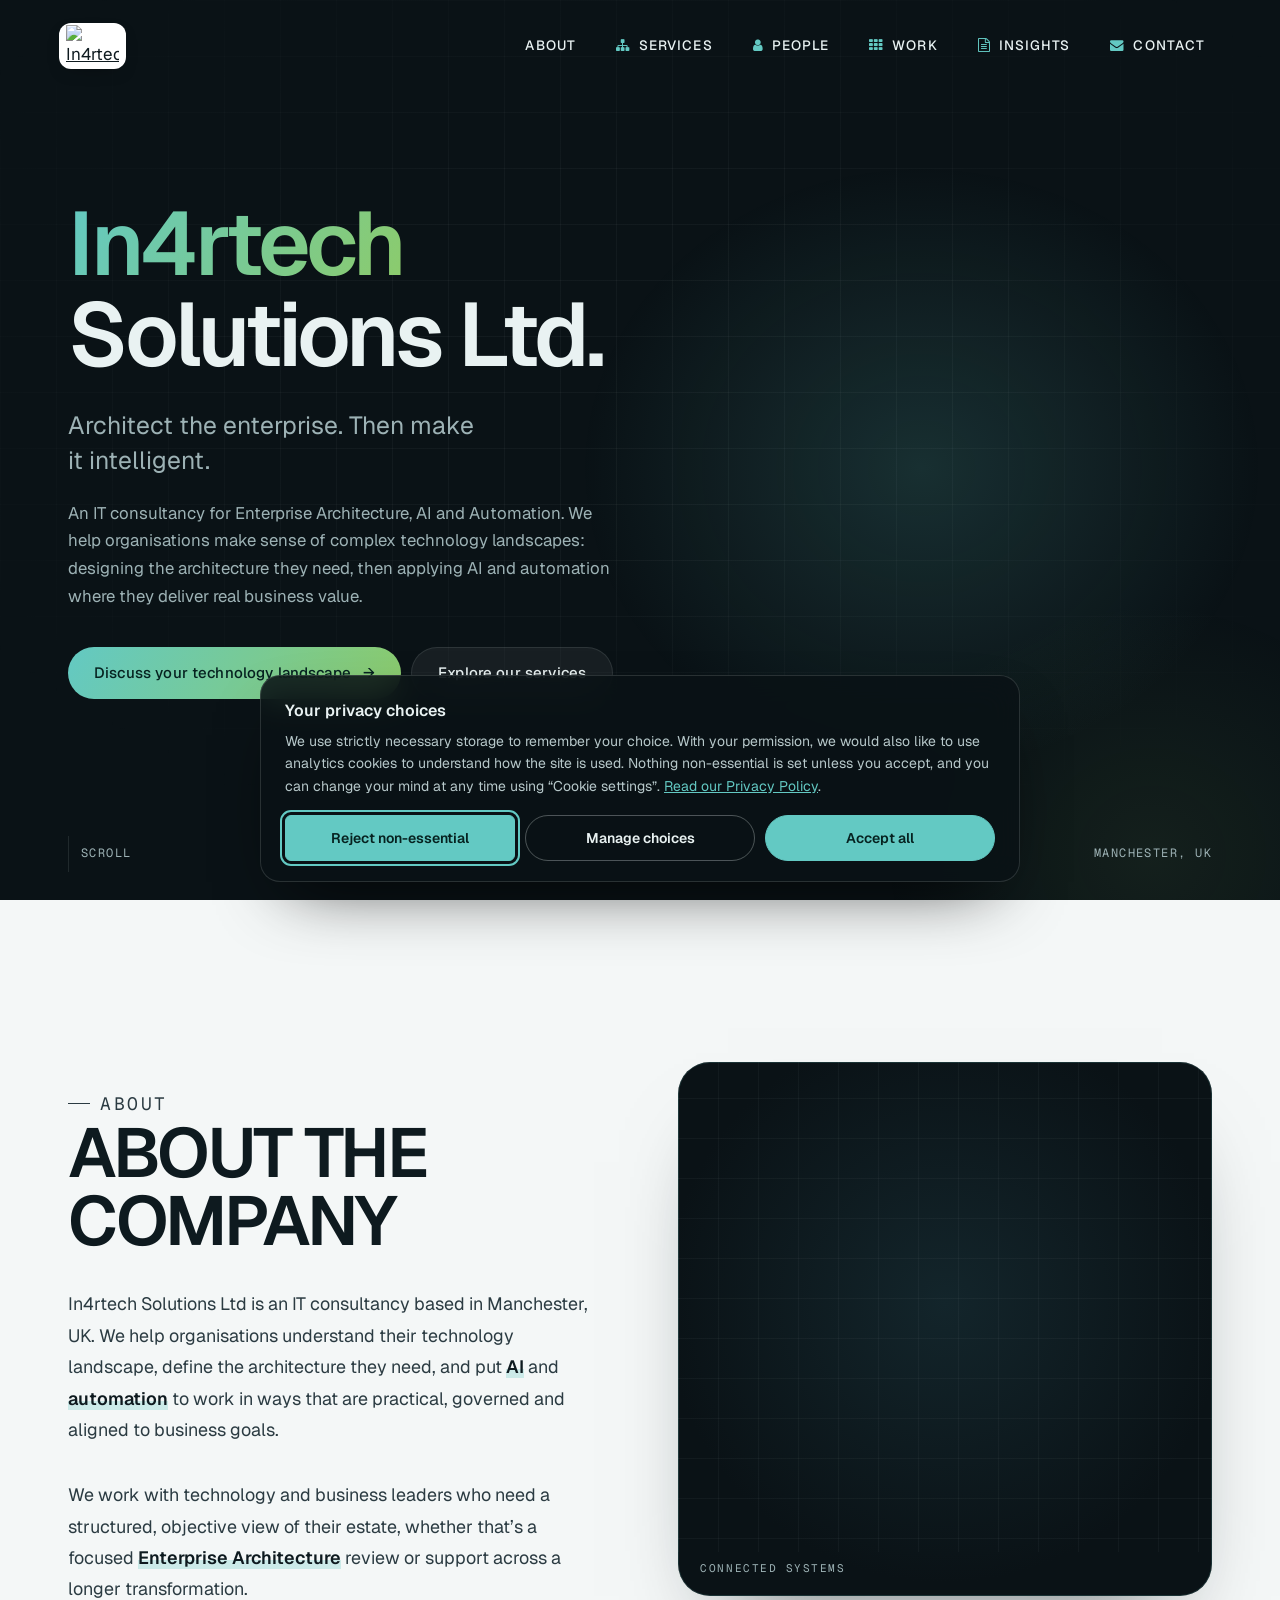
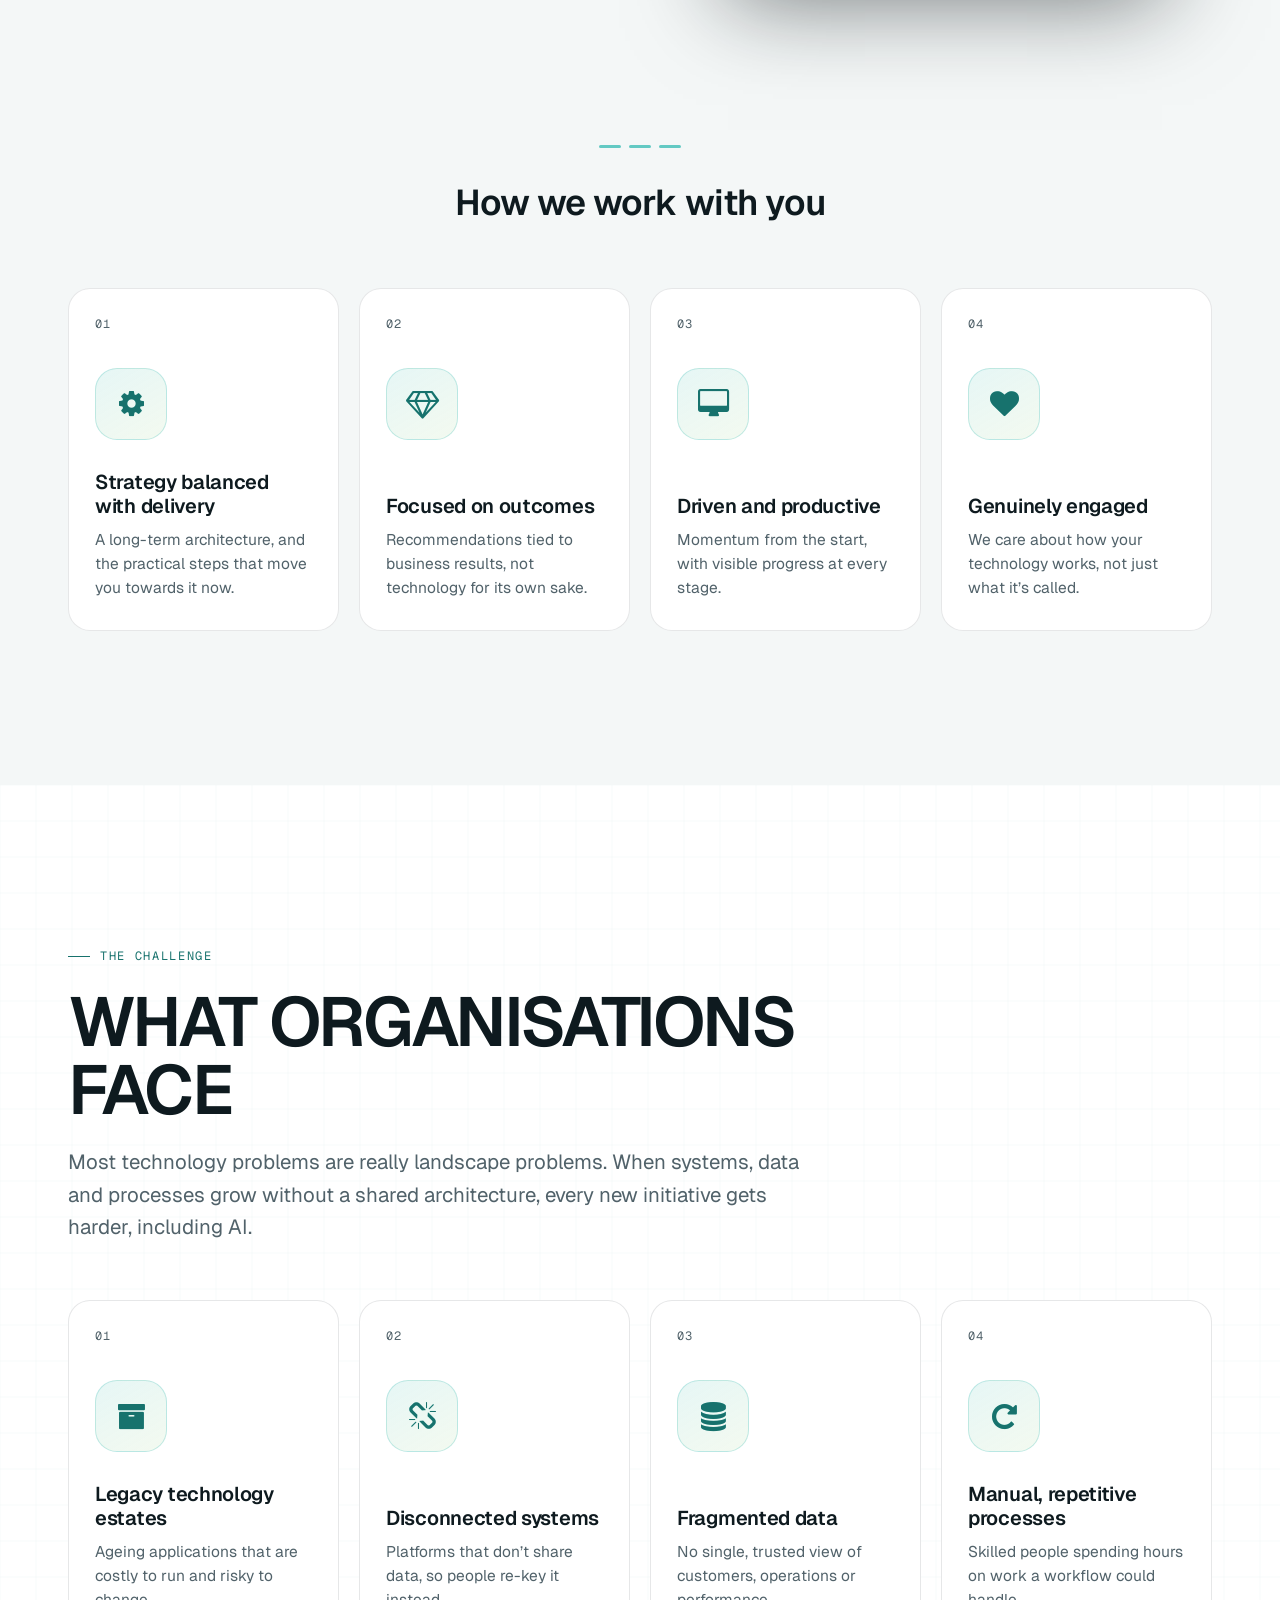
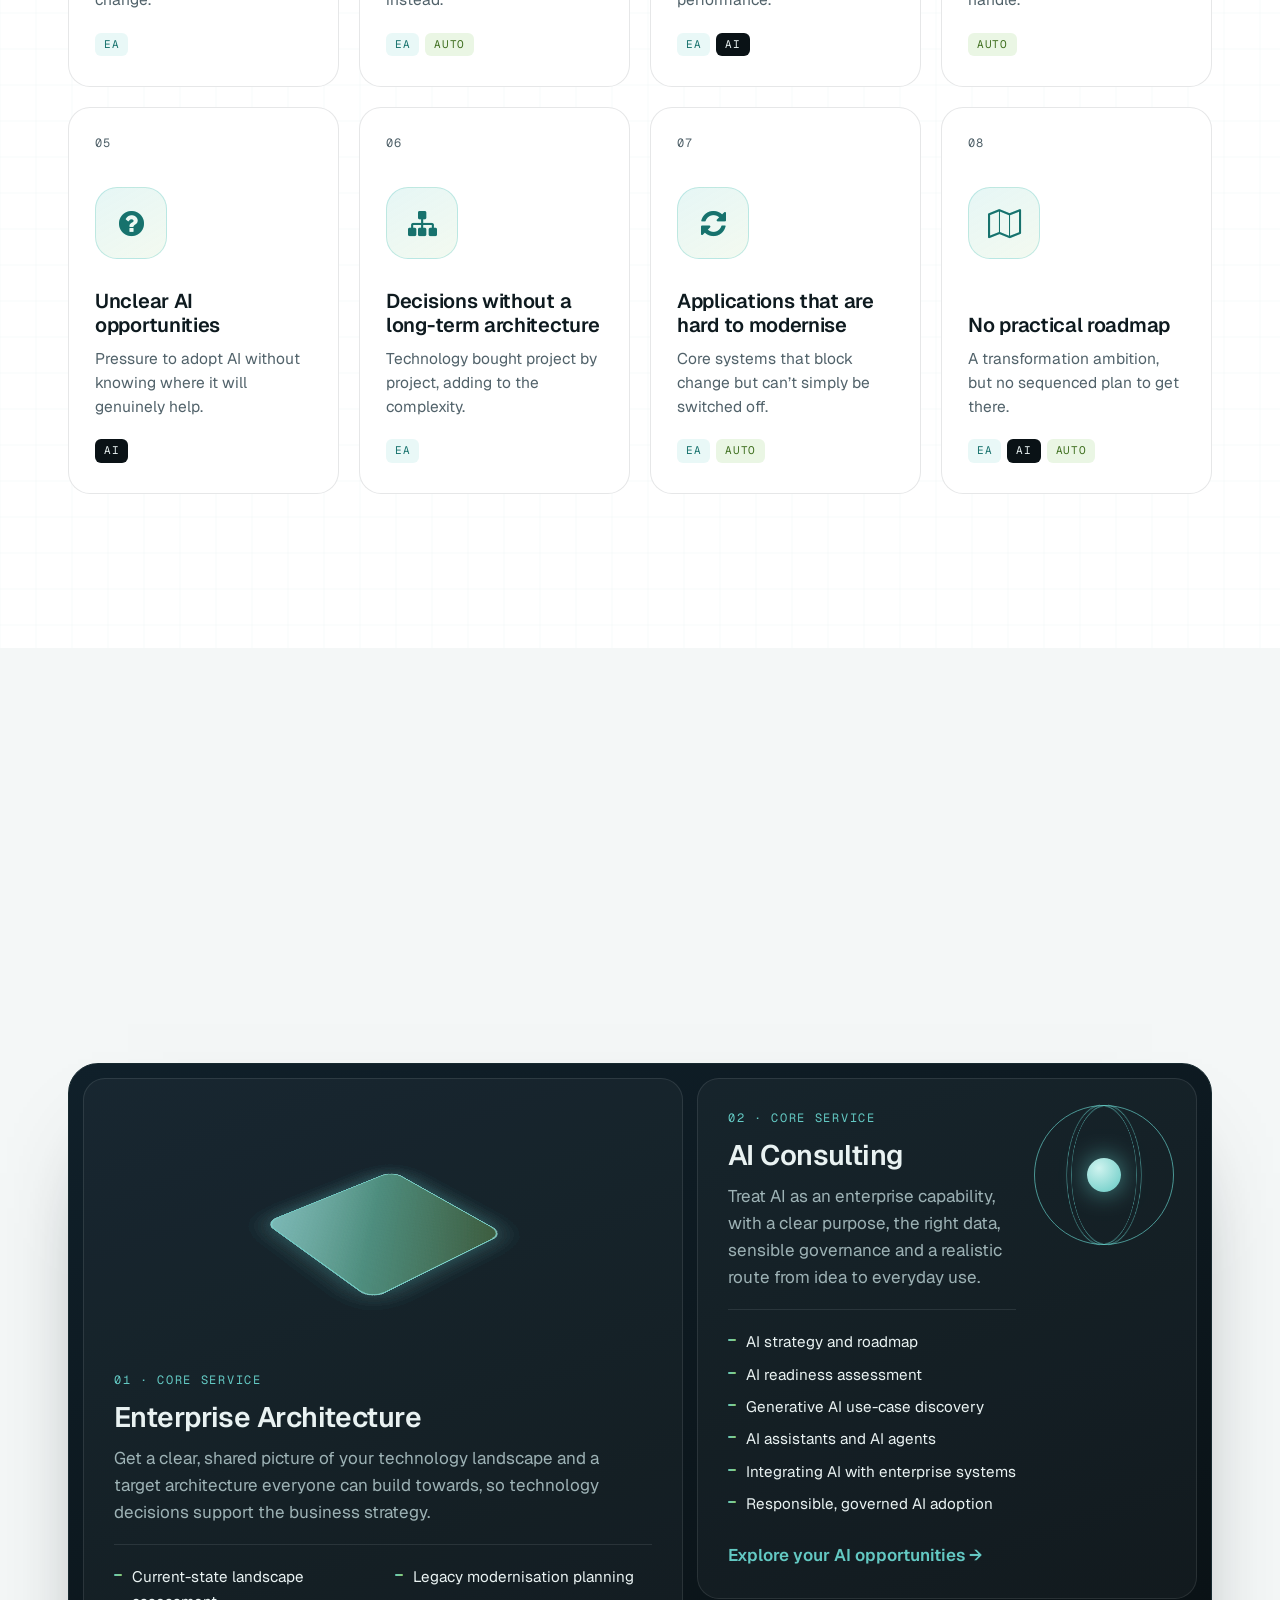
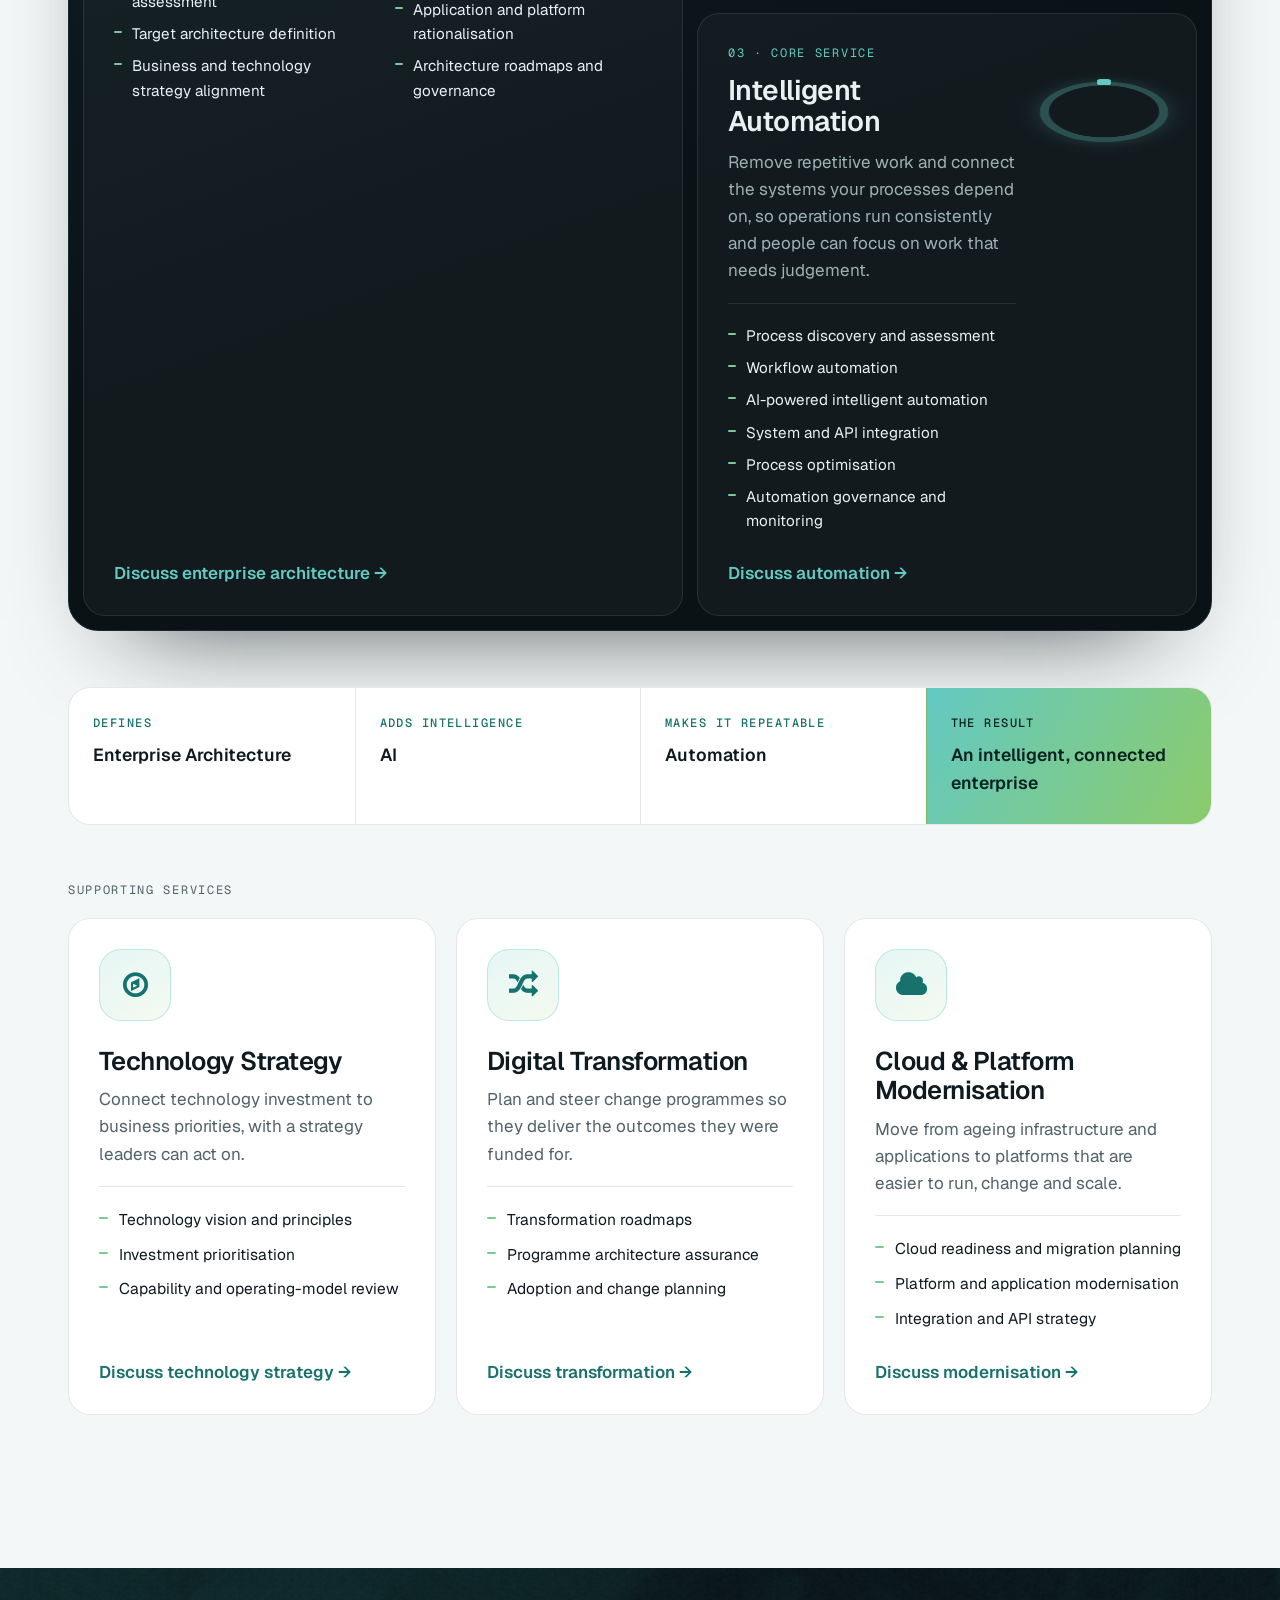
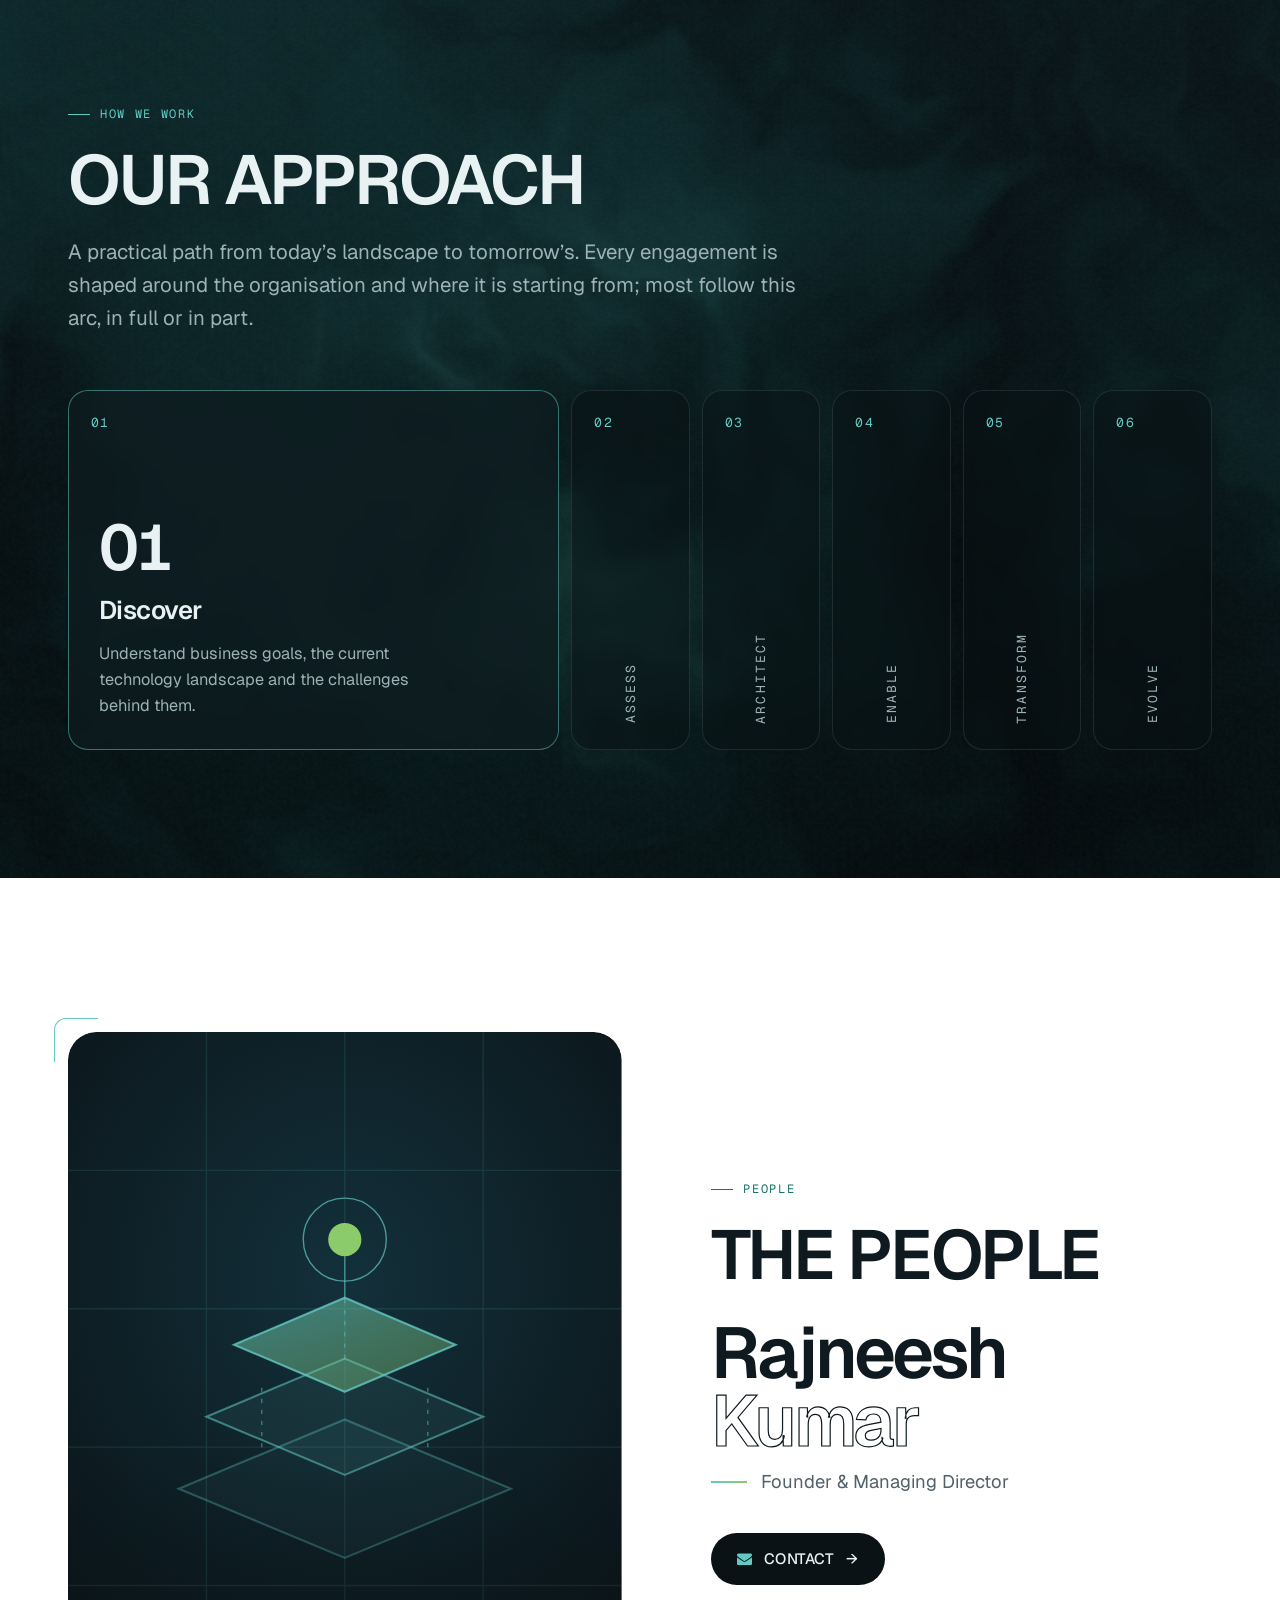
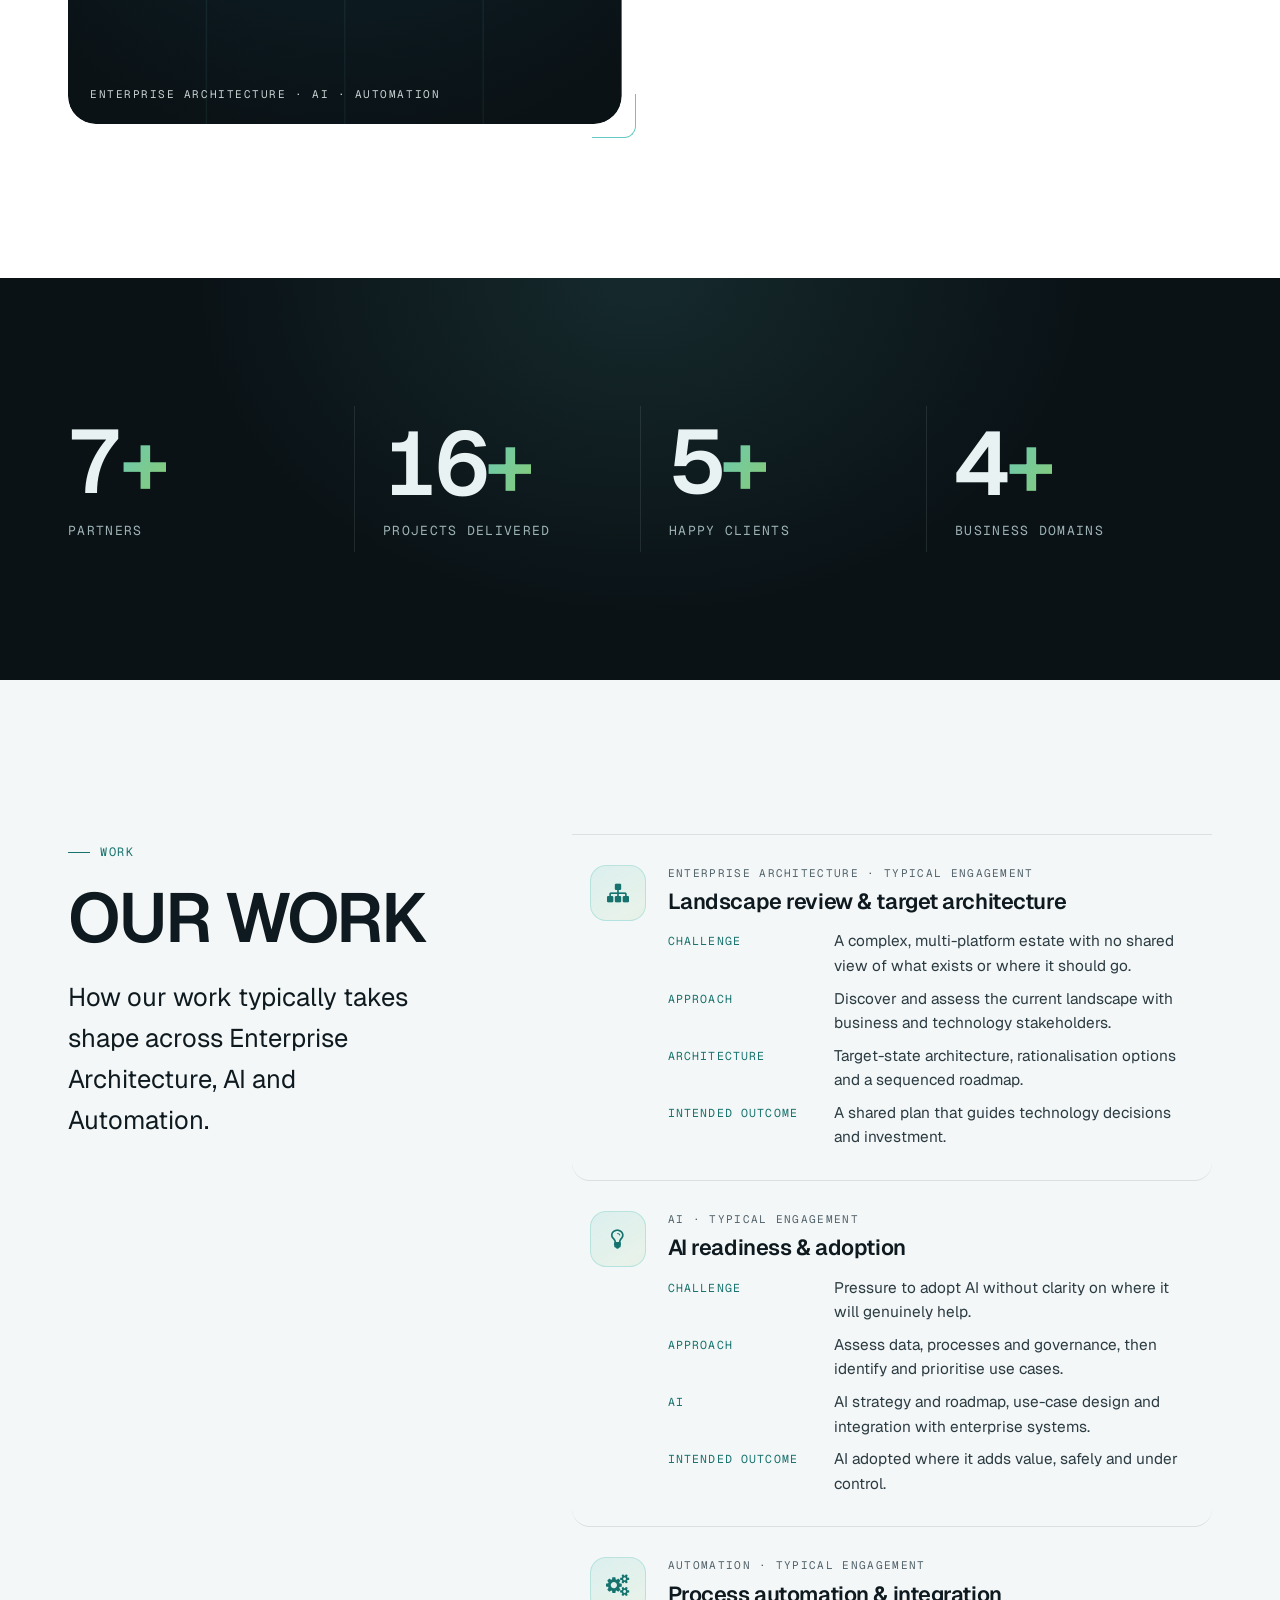
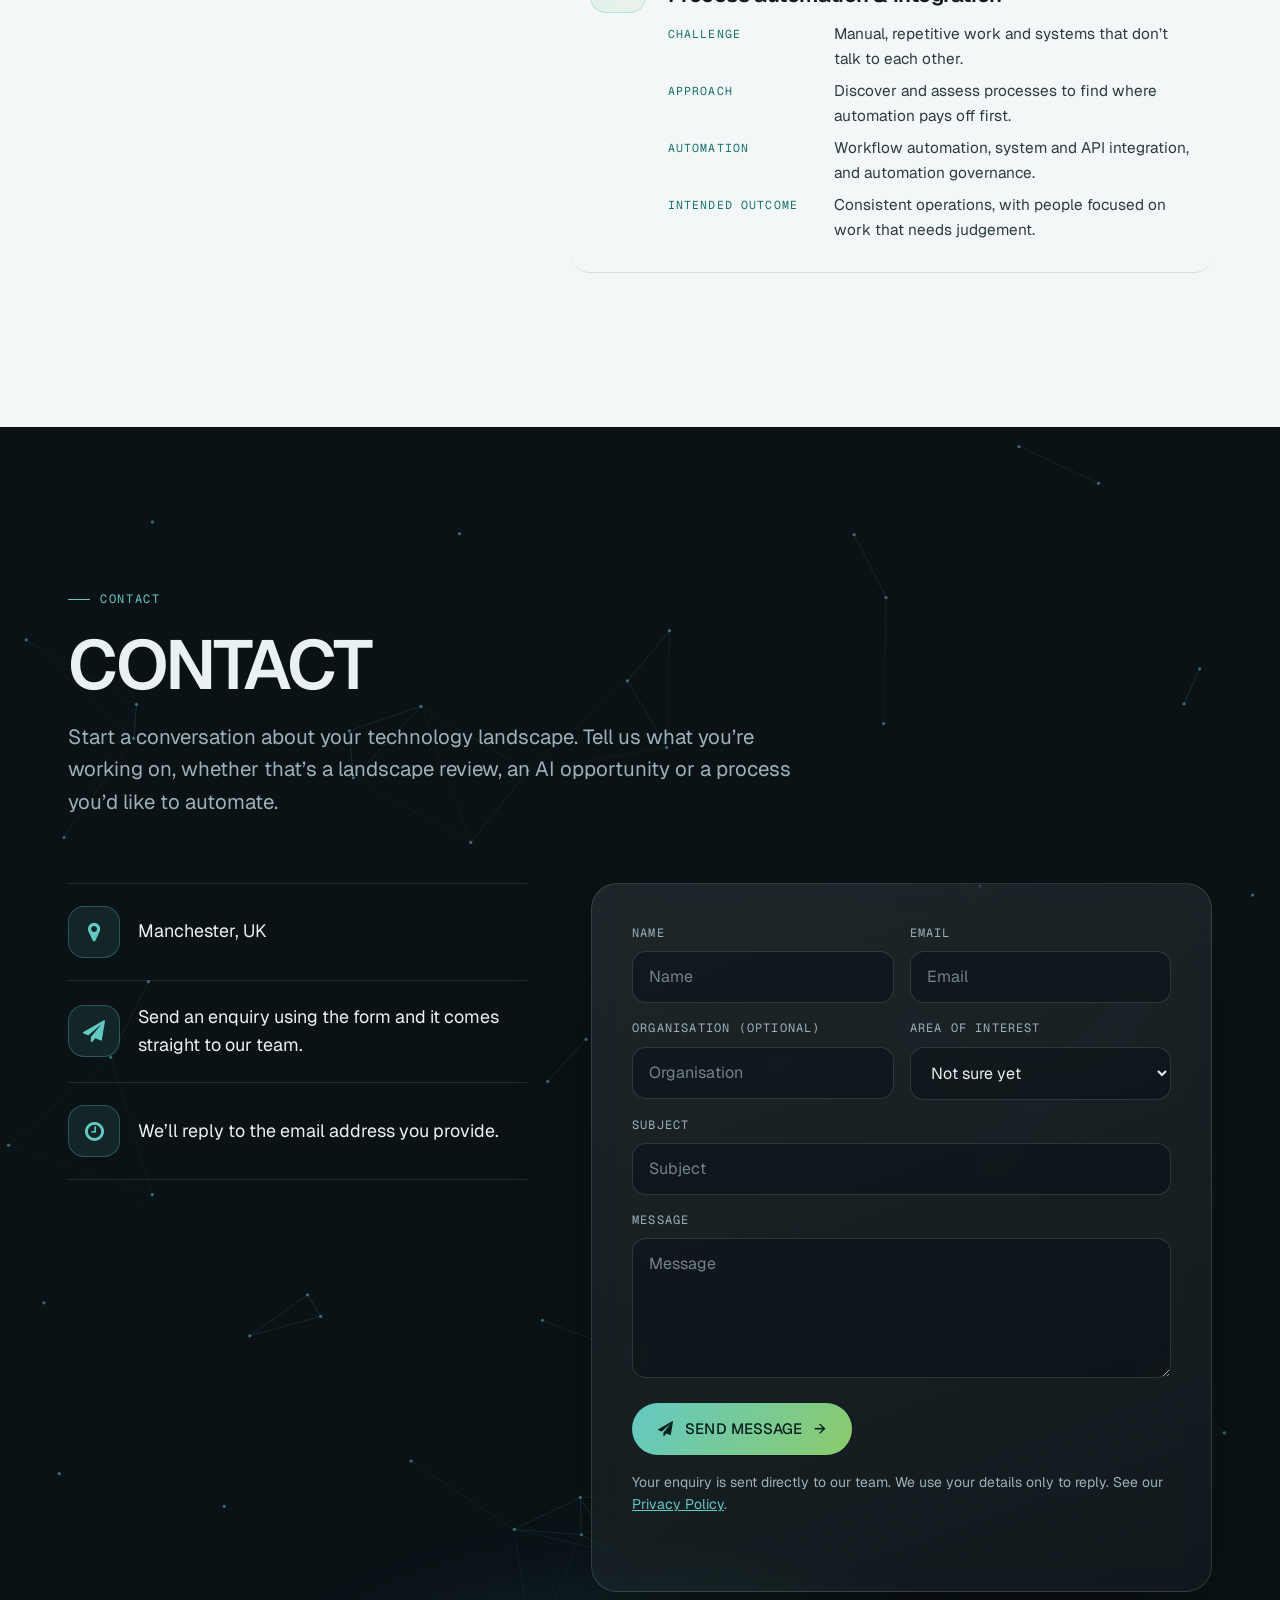
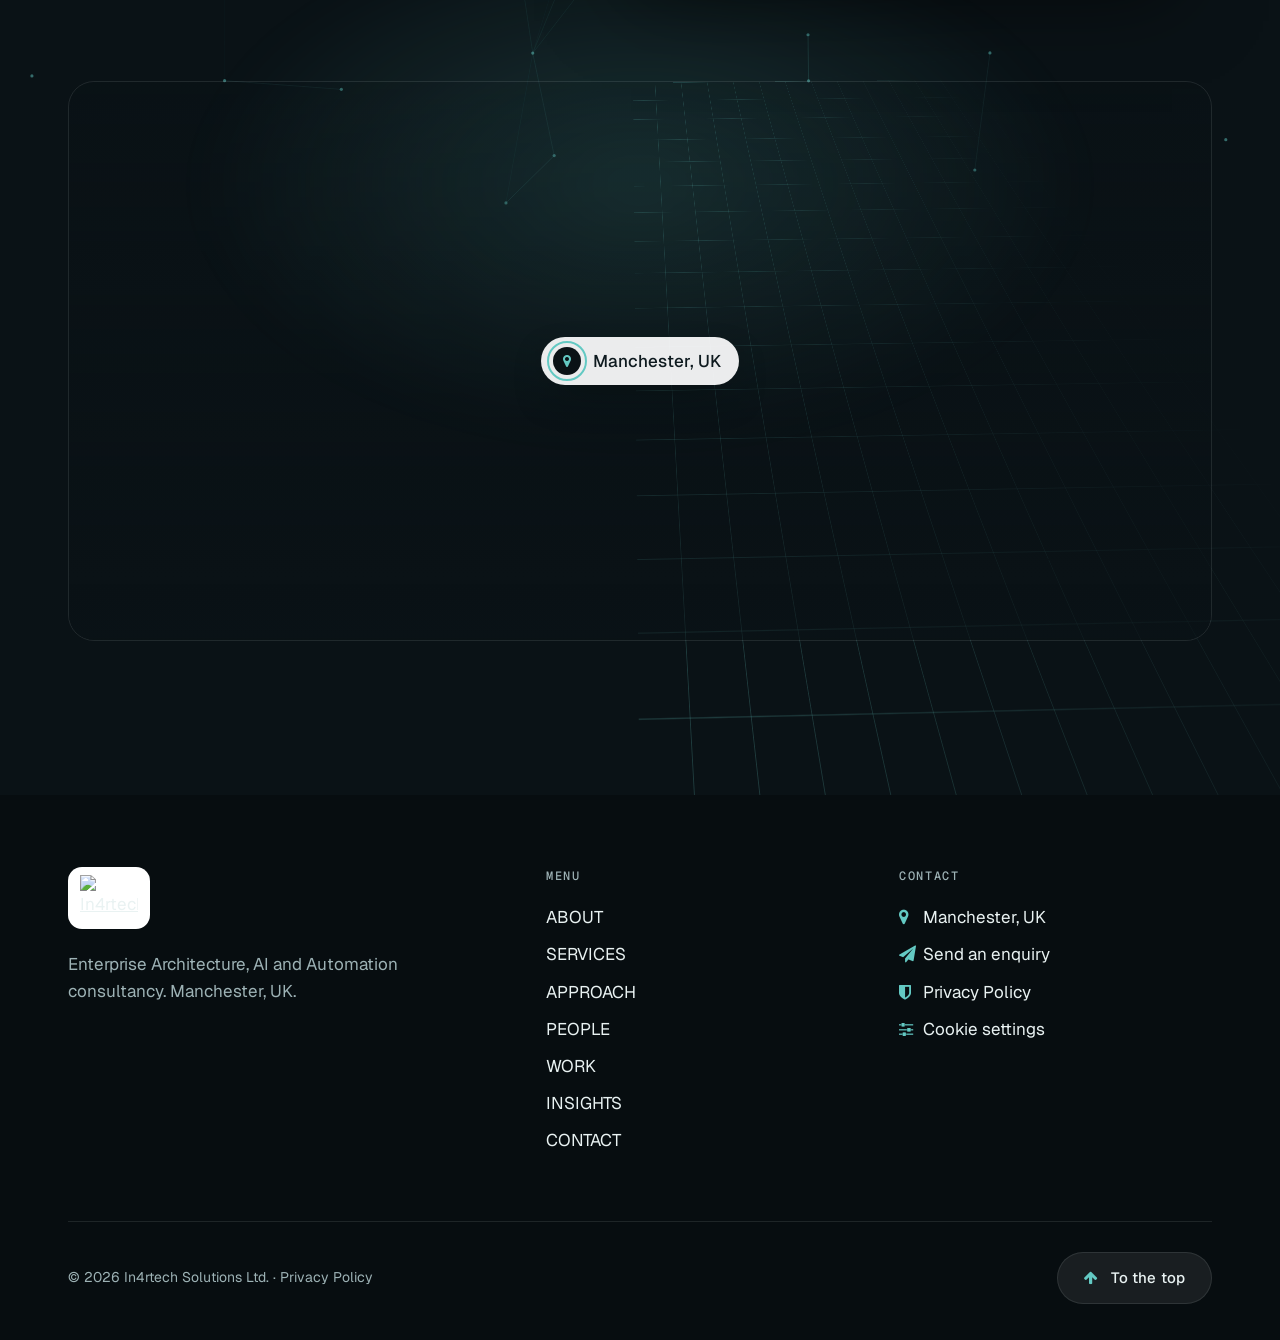
==== commit 0f43609b: "Client feedback: branding, contact form email, Insights, Privacy and cookie consent - Use "In4rtech"" ====
--- a/index.html
+++ b/index.html
@@ -3,21 +3,19 @@
 <head>
 <meta charset="UTF-8">
 <meta name="viewport" content="width=device-width, initial-scale=1">
-<title>In4Rtech Solutions Ltd. | Enterprise Architecture, AI &amp; Automation Consultancy</title>
-<meta name="description" content="In4Rtech is a Manchester-based IT consultancy helping organisations with Enterprise Architecture, AI and Intelligent Automation, from understanding today's technology landscape to designing and delivering what comes next.">
+<title>In4rtech Solutions Ltd. | Enterprise Architecture, AI &amp; Automation Consultancy</title>
+<meta name="description" content="In4rtech is a Manchester-based IT consultancy helping organisations with Enterprise Architecture, AI and Intelligent Automation, from understanding today's technology landscape to designing and delivering what comes next.">
 <link rel="canonical" href="https://www.in4rtech.com/">
-<meta property="og:title" content="In4Rtech Solutions Ltd.">
+<meta property="og:title" content="In4rtech Solutions Ltd.">
 <meta property="og:description" content="Architect the enterprise. Then make it intelligent. Enterprise Architecture, AI and Automation consultancy, Manchester, UK.">
 <script type="application/ld+json">
 {
   "@context": "https://schema.org",
   "@type": "ProfessionalService",
-  "name": "In4Rtech Solutions Ltd",
+  "name": "In4rtech Solutions Ltd",
   "url": "https://www.in4rtech.com/",
   "logo": "https://www.in4rtech.com/i4rimages/Logo.png",
   "description": "IT consultancy helping organisations with Enterprise Architecture, AI and Intelligent Automation.",
-  "telephone": "+44 7574519460",
-  "email": "rajneesh@in4rtech.com",
   "address": { "@type": "PostalAddress", "addressLocality": "Manchester", "addressCountry": "GB" },
   "founder": { "@type": "Person", "name": "Rajneesh Kumar", "jobTitle": "Founder & Managing Director" },
   "knowsAbout": ["Enterprise Architecture", "Artificial Intelligence", "Intelligent Automation", "Technology Strategy", "Digital Transformation", "Cloud & Platform Modernisation"]
@@ -31,6 +29,8 @@
 <link rel="preconnect" href="https://fonts.gstatic.com" crossorigin>
 <link href="https://fonts.googleapis.com/css2?family=Geist:wght@300..700&family=Geist+Mono:wght@400;500&display=swap" rel="stylesheet">
 <link rel="stylesheet" href="https://cdnjs.cloudflare.com/ajax/libs/font-awesome/4.7.0/css/font-awesome.min.css">
+<link rel="stylesheet" href="assets/consent.css">
+<script src="assets/consent.js" defer></script>
 
 <style>
 /* ================= Tokens ================= */
@@ -609,6 +609,17 @@
   .stk i, .sph, .loop .ob { animation: none; }
 }
 
+/* ================= Client feedback updates ================= */
+.hp-field { position: absolute; left: -9999px; width: 1px; height: 1px; overflow: hidden; }
+.form-status.is-ok { color: #9BE3C9; }
+.form-status.is-err { color: #F2B8A8; }
+.form-note a { color: var(--teal); }
+.btn[disabled] { opacity: .7; cursor: progress; }
+.people-art .portrait-mask { background: radial-gradient(80% 70% at 50% 35%, #13303A, #0A1216); }
+.people-art svg { position: absolute; inset: 0; width: 100%; height: 100%; }
+.footer-bottom a { color: inherit; }
+.footer-bottom a:hover { color: var(--teal); }
+
 /* ================= Reduced motion ================= */
 @media (prefers-reduced-motion: reduce) {
   html { scroll-behavior: auto; }
@@ -634,7 +645,7 @@
 <!-- Navbar -->
 <header class="nav" id="myNavbar">
   <nav class="nav-pill" aria-label="Main">
-    <a href="#home" class="nav-logo" aria-label="In4Rtech Solutions Ltd. — home">
+    <a href="#home" class="nav-logo" aria-label="In4rtech Solutions Ltd. — home">
       <img src="https://www.in4rtech.com/i4rimages/Logo.png" alt="In4rtech" width="107" height="85">
     </a>
     <ul class="nav-links">
@@ -642,6 +653,7 @@
       <li><a href="#services" data-nav><i class="fa fa-sitemap" aria-hidden="true"></i> SERVICES</a></li>
       <li><a href="#team" data-nav><i class="fa fa-user" aria-hidden="true"></i> PEOPLE</a></li>
       <li><a href="#work" data-nav><i class="fa fa-th" aria-hidden="true"></i> WORK</a></li>
+      <li><a href="insights.html"><i class="fa fa-file-text-o" aria-hidden="true"></i> INSIGHTS</a></li>
       <li><a href="#contact" data-nav><i class="fa fa-envelope" aria-hidden="true"></i> CONTACT</a></li>
       <li aria-hidden="true" class="nav-indicator"></li>
     </ul>
@@ -657,6 +669,7 @@
     <li style="--i:1"><a href="#services">SERVICES <i class="fa fa-sitemap" aria-hidden="true"></i></a></li>
     <li style="--i:1"><a href="#team">PEOPLE <i class="fa fa-user" aria-hidden="true"></i></a></li>
     <li style="--i:2"><a href="#work">WORK <i class="fa fa-th" aria-hidden="true"></i></a></li>
+    <li style="--i:3"><a href="insights.html">INSIGHTS <i class="fa fa-file-text-o" aria-hidden="true"></i></a></li>
     <li style="--i:3"><a href="#contact">CONTACT <i class="fa fa-envelope" aria-hidden="true"></i></a></li>
   </ul>
 </div>
@@ -691,7 +704,7 @@
 
     <div class="container hero-inner">
       <div class="hero-copy">
-        <h1 id="hero-title"><span class="line"><span class="brand">In4Rtech</span></span> <span class="line"><span>Solutions Ltd.</span></span></h1>
+        <h1 id="hero-title"><span class="line"><span class="brand">In4rtech</span></span> <span class="line"><span>Solutions Ltd.</span></span></h1>
         <p class="hero-sub">Architect the enterprise. Then make it intelligent.</p>
         <p class="hero-lead">An IT consultancy for Enterprise Architecture, AI and Automation. We help organisations make sense of complex technology landscapes: designing the architecture they need, then applying AI and automation where they deliver real business value.</p>
         <div class="hero-cta"><a href="#contact" class="btn btn-primary" data-magnetic>Discuss your technology landscape <span class="arrow" aria-hidden="true">→</span></a><a href="#services" class="btn btn-light">Explore our services</a></div>
@@ -711,7 +724,7 @@
         <div class="about-text">
           <p class="eyebrow" data-reveal>About</p>
           <h2 class="h-display" id="about-title" data-reveal style="--i:1">ABOUT THE COMPANY</h2>
-          <p data-reveal style="--i:2">In4Rtech Solutions Ltd is an IT consultancy based in Manchester, UK. We help organisations understand their technology landscape, define the architecture they need, and put <strong>AI</strong> and <strong>automation</strong> to work in ways that are practical, governed and aligned to business goals.</p>
+          <p data-reveal style="--i:2">In4rtech Solutions Ltd is an IT consultancy based in Manchester, UK. We help organisations understand their technology landscape, define the architecture they need, and put <strong>AI</strong> and <strong>automation</strong> to work in ways that are practical, governed and aligned to business goals.</p>
           <p data-reveal style="--i:3">We work with technology and business leaders who need a structured, objective view of their estate, whether that’s a focused <strong>Enterprise Architecture</strong> review or support across a longer transformation.</p>
         </div>
 
@@ -879,14 +892,25 @@
   <!-- People -->
   <section class="section section-white" id="team" aria-labelledby="team-title">
     <div class="container people-grid">
-      <figure class="portrait" style="margin:0">
+      <div class="portrait people-art" aria-hidden="true">
         <div class="portrait-mask">
-          <img src="https://www.in4rtech.com/i4rimages/RK1.jpg" alt="Rajneesh Kumar, Founder &amp; Managing Director" width="687" height="554" loading="lazy" data-parallax="0.06">
-          <figcaption class="portrait-tag">Founder &amp; Managing Director</figcaption>
+          <svg viewBox="0 0 400 500" preserveAspectRatio="xMidYMid slice" focusable="false">
+            <defs><linearGradient id="pa-g" x1="0" y1="0" x2="1" y2="1"><stop offset="0" stop-color="#63C9C3" stop-opacity=".55"/><stop offset="1" stop-color="#8CCB6B" stop-opacity=".35"/></linearGradient></defs>
+            <g stroke="#63C9C3" stroke-opacity=".12"><path d="M0 100H400M0 200H400M0 300H400M0 400H400M100 0V500M200 0V500M300 0V500"/></g>
+            <g fill="none" stroke="#63C9C3" stroke-width="1.5">
+              <path d="M200 380 L320 330 L200 280 L80 330 Z" stroke-opacity=".35" fill="rgba(99,201,195,.05)"/>
+              <path d="M200 320 L300 278 L200 236 L100 278 Z" stroke-opacity=".55" fill="rgba(99,201,195,.08)"/>
+              <path d="M200 260 L280 226 L200 192 L120 226 Z" stroke-opacity=".8" fill="url(#pa-g)"/>
+            </g>
+            <g stroke="#63C9C3" stroke-opacity=".5" stroke-dasharray="3 5"><path d="M140 300 V252 M260 300 V252 M200 236 V192"/></g>
+            <circle cx="200" cy="150" r="30" fill="none" stroke="#63C9C3" stroke-opacity=".7"/><circle cx="200" cy="150" r="12" fill="#8CCB6B"/>
+            <path d="M200 162 V192" stroke="#63C9C3" stroke-opacity=".6"/>
+          </svg>
+          <span class="portrait-tag">Enterprise Architecture · AI · Automation</span>
         </div>
-        <span class="corner c1" aria-hidden="true"></span>
-        <span class="corner c2" aria-hidden="true"></span>
-      </figure>
+        <span class="corner c1"></span>
+        <span class="corner c2"></span>
+      </div>
       <div>
         <p class="eyebrow" data-reveal>People</p>
         <h2 class="h-display" id="team-title" data-reveal style="--i:1">THE PEOPLE</h2>
@@ -976,8 +1000,8 @@
       <div class="contact-grid">
         <ul class="contact-list" data-reveal style="--i:2">
           <li><span class="ico"><i class="fa fa-map-marker fa-fw" aria-hidden="true"></i></span><span>Manchester, UK</span></li>
-          <li><span class="ico"><i class="fa fa-phone fa-fw" aria-hidden="true"></i></span><span>Phone: <a href="tel:+447574519460">+44 7574519460</a></span></li>
-          <li><span class="ico"><i class="fa fa-envelope fa-fw" aria-hidden="true"></i></span><span>Email: <a href="mailto:rajneesh@in4rtech.com">rajneesh@in4rtech.com</a></span></li>
+          <li><span class="ico"><i class="fa fa-paper-plane fa-fw" aria-hidden="true"></i></span><span>Send an enquiry using the form and it comes straight to our team.</span></li>
+          <li><span class="ico"><i class="fa fa-clock-o fa-fw" aria-hidden="true"></i></span><span>We’ll reply to the email address you provide.</span></li>
         </ul>
         <form class="glass form" id="contact-form" data-reveal style="--i:3" novalidate>
           <div class="field"><label for="f-name">Name</label><input id="f-name" type="text" placeholder="Name" required name="Name" autocomplete="name"></div>
@@ -986,11 +1010,12 @@
           <div class="field"><label for="f-area">Area of interest</label><select id="f-area" name="Area"><option>Enterprise Architecture</option><option>AI Consulting</option><option>Intelligent Automation</option><option>Technology Strategy</option><option>Digital Transformation</option><option>Cloud &amp; Platform Modernisation</option><option selected>Not sure yet</option></select></div>
           <div class="field full"><label for="f-subject">Subject</label><input id="f-subject" type="text" placeholder="Subject" required name="Subject"></div>
           <div class="field full"><label for="f-message">Message</label><textarea id="f-message" placeholder="Message" required name="Message"></textarea></div>
+          <div class="hp-field" aria-hidden="true"><label for="f-website">Leave this field empty</label><input id="f-website" type="text" name="Website" tabindex="-1" autocomplete="off"></div>
           <div class="full form-actions">
-            <button class="btn btn-primary" type="submit" data-magnetic><i class="fa fa-paper-plane" aria-hidden="true"></i> SEND MESSAGE <span class="arrow" aria-hidden="true">→</span></button>
-            <p class="form-note">Opens your email app, addressed to rajneesh@in4rtech.com.</p>
+            <button class="btn btn-primary" type="submit" id="f-submit" data-magnetic><i class="fa fa-paper-plane" aria-hidden="true"></i> <span class="btn-label">SEND MESSAGE</span> <span class="arrow" aria-hidden="true">→</span></button>
+            <p class="form-note">Your enquiry is sent directly to our team. We use your details only to reply. See our <a href="privacy.html">Privacy Policy</a>.</p>
           </div>
-          <p class="full form-status" id="form-status" role="alert"></p>
+          <p class="full form-status" id="form-status" role="status" aria-live="polite"></p>
         </form>
       </div>
       <div class="map-frame" data-reveal>
@@ -1006,7 +1031,7 @@
   <div class="container">
     <div class="footer-top">
       <div>
-        <a href="#home" class="footer-logo" aria-label="In4Rtech Solutions Ltd. — back to top"><img src="https://www.in4rtech.com/i4rimages/Logo.png" alt="In4rtech" width="107" height="85" loading="lazy"></a>
+        <a href="#home" class="footer-logo" aria-label="In4rtech Solutions Ltd. — back to top"><img src="https://www.in4rtech.com/i4rimages/Logo.png" alt="In4rtech" width="107" height="85" loading="lazy"></a>
         <p class="footer-tag">Enterprise Architecture, AI and Automation consultancy. Manchester, UK.</p>
       </div>
       <div>
@@ -1017,6 +1042,7 @@
           <li><a href="#approach">APPROACH</a></li>
           <li><a href="#team">PEOPLE</a></li>
           <li><a href="#work">WORK</a></li>
+          <li><a href="insights.html">INSIGHTS</a></li>
           <li><a href="#contact">CONTACT</a></li>
         </ul>
       </div>
@@ -1024,13 +1050,14 @@
         <h4>Contact</h4>
         <ul>
           <li><i class="fa fa-map-marker" aria-hidden="true"></i> Manchester, UK</li>
-          <li><i class="fa fa-phone" aria-hidden="true"></i> <a href="tel:+447574519460">+44 7574519460</a></li>
-          <li><i class="fa fa-envelope" aria-hidden="true"></i> <a href="mailto:rajneesh@in4rtech.com">rajneesh@in4rtech.com</a></li>
+          <li><i class="fa fa-paper-plane" aria-hidden="true"></i> <a href="#contact">Send an enquiry</a></li>
+          <li><i class="fa fa-shield" aria-hidden="true"></i> <a href="privacy.html">Privacy Policy</a></li>
+          <li><i class="fa fa-sliders" aria-hidden="true"></i> <a href="#" data-cookie-settings>Cookie settings</a></li>
         </ul>
       </div>
     </div>
     <div class="footer-bottom">
-      <span>© <span id="year">2026</span> In4Rtech Solutions Ltd.</span>
+      <span>© <span id="year">2026</span> In4rtech Solutions Ltd. · <a href="privacy.html" style="text-decoration:none">Privacy Policy</a></span>
       <a href="#home" class="btn btn-light" data-magnetic><i class="fa fa-arrow-up" aria-hidden="true"></i> To the top</a>
     </div>
   </div>
@@ -1057,6 +1084,7 @@
     const a = e.target.closest('a[href^="#"]');
     if (!a) return;
     const id = a.getAttribute('href');
+    if (id.length < 2 || a.hasAttribute('data-cookie-settings')) return;
     const target = document.querySelector(id);
     if (!target) return;
     e.preventDefault();
@@ -1209,18 +1237,36 @@
     size();
   })();
 
-  /* ---------- Contact form: compose an email ---------- */
-  document.getElementById('contact-form').addEventListener('submit', function (e) {
+  /* ---------- Contact form: sent directly by the server (/api/contact); no address in the page ---------- */
+  document.getElementById('contact-form').addEventListener('submit', async function (e) {
     e.preventDefault();
     const status = document.getElementById('form-status');
+    const btn = document.getElementById('f-submit'), label = btn.querySelector('.btn-label');
     const f = this;
+    status.className = 'full form-status';
     const missing = ['Name', 'Email', 'Subject', 'Message'].filter((n) => !f[n].value.trim());
     if (missing.length) { status.textContent = 'Please fill in: ' + missing.join(', ') + '.'; f[missing[0]].focus(); return; }
     if (!/^\S+@\S+\.\S+$/.test(f.Email.value.trim())) { status.textContent = 'Please enter a valid email address.'; f.Email.focus(); return; }
-    status.textContent = '';
-    const org = f.Organisation.value.trim(), area = f.Area.value;
-    const body = f.Message.value.trim() + '\n\n' + f.Name.value.trim() + (org ? '\n' + org : '') + '\n' + f.Email.value.trim() + '\nArea of interest: ' + area;
-    location.href = 'mailto:rajneesh@in4rtech.com?subject=' + encodeURIComponent('[' + area + '] ' + f.Subject.value.trim()) + '&body=' + encodeURIComponent(body);
+    const payload = {
+      name: f.Name.value.trim(), email: f.Email.value.trim(), organisation: f.Organisation.value.trim(),
+      area: f.Area.value, subject: f.Subject.value.trim(), message: f.Message.value.trim(), website: f.Website.value
+    };
+    btn.disabled = true; label.textContent = 'SENDING…'; status.textContent = '';
+    try {
+      const res = await fetch('/api/contact', { method: 'POST', headers: { 'Content-Type': 'application/json' }, body: JSON.stringify(payload) });
+      if (!res.ok) throw new Error('HTTP ' + res.status);
+      f.reset();
+      status.classList.add('is-ok');
+      status.textContent = 'Thank you, your enquiry has been sent. We’ll be in touch shortly.';
+      label.textContent = 'SENT';
+    } catch (err) {
+      status.classList.add('is-err');
+      status.textContent = 'Sorry, your enquiry could not be sent just now. Please try again in a few minutes.';
+      label.textContent = 'SEND MESSAGE';
+    } finally {
+      btn.disabled = false;
+      setTimeout(() => { if (label.textContent === 'SENT') label.textContent = 'SEND MESSAGE'; }, 4000);
+    }
   });
 
   /* Service links pre-select the enquiry's area of interest */
@@ -1240,8 +1286,8 @@
 
 function makeRenderer(canvas) {
   try {
-    const r = new THREE.WebGLRenderer({ canvas, antialias: !small, alpha: true, powerPreference: 'high-performance' });
-    r.setPixelRatio(Math.min(devicePixelRatio, small ? 1.25 : 1.75));
+    const r = new THREE.WebGLRenderer({ canvas, antialias: true, alpha: true, powerPreference: 'high-performance' });
+    r.setPixelRatio(Math.min(devicePixelRatio, small ? 1.5 : 2));
     return r;
   } catch (e) { return null; }
 }
@@ -1290,117 +1336,112 @@
   const renderer = makeRenderer(canvas);
   if (!renderer) { hero.classList.add('no-webgl'); return; }
   renderer.toneMapping = THREE.ACESFilmicToneMapping;
+  renderer.toneMappingExposure = 1.05;
   const PR = renderer.getPixelRatio();
 
   const scene = new THREE.Scene();
-  const camera = new THREE.PerspectiveCamera(30, 1, 0.1, 100);
-  const target = new THREE.Vector3(0, 1.3, 0);
-
-  scene.add(new THREE.HemisphereLight(0xd6f2f0, 0x0a1216, 1.1));
-  const key = new THREE.DirectionalLight(0xffffff, 1.6); key.position.set(5, 9, 4); scene.add(key);
-  const rim = new THREE.PointLight(0x63c9c3, 14, 14); rim.position.set(-2.5, 3.5, -2); scene.add(rim);
+  scene.fog = new THREE.Fog(0x0a1216, 16, 30);
+  const camera = new THREE.PerspectiveCamera(28, 1, 0.1, 100);
+  const target = new THREE.Vector3(0, 1.55, 0);
+  scene.add(new THREE.HemisphereLight(0xdff6f3, 0x0a1216, 1.0));
+  const key = new THREE.DirectionalLight(0xffffff, 1.2); key.position.set(4, 10, 6); scene.add(key);
+  const rim = new THREE.PointLight(0x63c9c3, 9, 16); rim.position.set(-3, 4.5, -3); scene.add(rim);
 
   const root = new THREE.Group(); scene.add(root);
   const glowTex = glowTexture();
+  const H = 0.06, GAP = 1.02;
+  const SIZES = [4.4, 3.8, 3.2, 2.6];
   const layers = [];
 
-  function track(group) {
+  const plateMat = (tint, op) => new THREE.MeshPhysicalMaterial({ color: tint, roughness: 0.12, metalness: 0.08, clearcoat: 1, clearcoatRoughness: 0.12, transparent: true, opacity: op, depthWrite: false });
+  const lineMat = (op, color = TEAL) => new THREE.LineBasicMaterial({ color, transparent: true, opacity: op, depthWrite: false });
+  const rrect = (size, r, y, seg = 10) => {
+    const h = size / 2, pts = [];
+    [[h - r, h - r, 0], [-h + r, h - r, Math.PI / 2], [-h + r, -h + r, Math.PI], [h - r, -h + r, Math.PI * 1.5]].forEach(([cx, cz, a0]) => {
+      for (let i = 0; i <= seg; i++) { const a = a0 + (i / seg) * Math.PI / 2; pts.push(new THREE.Vector3(cx + Math.cos(a) * r, y, cz + Math.sin(a) * r)); }
+    });
+    return new THREE.BufferGeometry().setFromPoints(pts);
+  };
+  const circle = (r, y, seg = 128) => new THREE.BufferGeometry().setFromPoints(Array.from({ length: seg }, (_, i) => { const a = (i / seg) * Math.PI * 2; return new THREE.Vector3(Math.cos(a) * r, y, Math.sin(a) * r); }));
+
+  function plate(size, tint) {
+    const g = new THREE.Group();
+    g.add(new THREE.Mesh(new RoundedBoxGeometry(size, H, size, 4, 0.16), plateMat(tint, 0.14)));
+    g.add(new THREE.LineLoop(rrect(size, 0.16, H / 2 + 0.002), lineMat(0.9)));
+    g.add(new THREE.LineLoop(rrect(size - 0.36, 0.1, H / 2 + 0.002), lineMat(0.16)));
+    const glow = new THREE.Mesh(new THREE.PlaneGeometry(size * 1.8, size * 1.8), new THREE.MeshBasicMaterial({ map: glowTex, transparent: true, opacity: 0.32, depthWrite: false, blending: THREE.AdditiveBlending }));
+    glow.rotation.x = -Math.PI / 2; glow.position.y = -H;
+    g.add(glow);
+    return g;
+  }
+  function addLayer(group, i) {
+    root.add(group);
     const mats = [];
     group.traverse((o) => { if (o.material) { o.material.transparent = true; mats.push([o.material, o.material.opacity]); } });
-    return mats;
+    layers.push({ group, size: SIZES[i], mats });
   }
-  function glass(color, opacity) {
-    return new THREE.MeshPhysicalMaterial({ color, roughness: 0.18, metalness: 0.05, clearcoat: 1, clearcoatRoughness: 0.25, transparent: true, opacity, depthWrite: false });
+
+  // 0 · Business — foundation plate with a precise fine grid
+  {
+    const g = plate(SIZES[0], 0xcfe9e0), s = SIZES[0] - 0.7, pts = [], y = H / 2 + 0.003;
+    for (let k = -s / 2; k <= s / 2 + 0.001; k += s / 10) { pts.push(new THREE.Vector3(k, y, -s / 2), new THREE.Vector3(k, y, s / 2), new THREE.Vector3(-s / 2, y, k), new THREE.Vector3(s / 2, y, k)); }
+    g.add(new THREE.LineSegments(new THREE.BufferGeometry().setFromPoints(pts), lineMat(0.1)));
+    addLayer(g, 0);
   }
-  function edges(geo, opacity, color = TEAL) {
-    return new THREE.LineSegments(new THREE.EdgesGeometry(geo, 25), new THREE.LineBasicMaterial({ color, transparent: true, opacity }));
+  // 1 · Data & applications — a flush 3×3 array of tiles
+  {
+    const g = plate(SIZES[1], 0xd8efec), tileGeo = new RoundedBoxGeometry(0.66, 0.05, 0.66, 2, 0.08);
+    for (let r = -1; r <= 1; r++) for (let c = -1; c <= 1; c++) {
+      const hot = r === 0 && c === 0, accent = r === -1 && c === 1;
+      const mat = hot ? new THREE.MeshStandardMaterial({ color: 0x8ccb6b, emissive: 0x8ccb6b, emissiveIntensity: 0.35, roughness: 0.35, transparent: true, opacity: 0.95 })
+        : accent ? new THREE.MeshStandardMaterial({ color: 0x63c9c3, emissive: 0x63c9c3, emissiveIntensity: 0.3, roughness: 0.35, transparent: true, opacity: 0.9 })
+        : plateMat(0xbfe8e4, 0.32);
+      const t = new THREE.Mesh(tileGeo, mat); t.position.set(c * 0.92, H / 2 + 0.03, r * 0.92); g.add(t);
+      const o = new THREE.LineLoop(rrect(0.66, 0.08, 0.026), lineMat(hot || accent ? 0 : 0.45)); o.position.copy(t.position); g.add(o);
+    }
+    addLayer(g, 1);
   }
-  function plate(size, h, tint) {
-    const g = new RoundedBoxGeometry(size, h, size, 3, 0.12);
-    const m = new THREE.Mesh(g, glass(tint, 0.2));
-    m.add(edges(g, 0.6));
-    const glow = new THREE.Mesh(new THREE.PlaneGeometry(size * 1.7, size * 1.7), new THREE.MeshBasicMaterial({ map: glowTex, transparent: true, opacity: 0.55, depthWrite: false, blending: THREE.AdditiveBlending }));
-    glow.rotation.x = -Math.PI / 2; glow.position.y = -h / 2 - 0.02;
-    m.add(glow);
-    return m;
+  // 2 · Architecture — node graph
+  {
+    const g = plate(SIZES[2], 0xe2f4f2), y = H / 2 + 0.05;
+    const pts = [[0, 0], [0.95, -0.55], [0.85, 0.7], [-0.35, 1.0], [-1.05, 0.1], [-0.45, -0.95]].map(([x, z]) => new THREE.Vector3(x, y, z));
+    const nodeGeo = new THREE.SphereGeometry(0.06, 20, 20);
+    pts.forEach((p, i) => { const n = new THREE.Mesh(nodeGeo, new THREE.MeshStandardMaterial({ color: i === 0 ? 0x8ccb6b : 0x63c9c3, emissive: i === 0 ? 0x8ccb6b : 0x63c9c3, emissiveIntensity: 0.8, transparent: true, opacity: 1 })); n.position.copy(p); if (i === 0) n.scale.setScalar(1.7); g.add(n); });
+    const seg = []; for (let i = 1; i < pts.length; i++) seg.push(pts[0], pts[i], pts[i], pts[i === pts.length - 1 ? 1 : i + 1]);
+    g.add(new THREE.LineSegments(new THREE.BufferGeometry().setFromPoints(seg), lineMat(0.6)));
+    addLayer(g, 2);
   }
-  function addLayer(group, size, anchorY) {
-    root.add(group);
-    layers.push({ group, size, anchorY, mats: track(group) });
+  // 3 · Cloud — concentric orbital rings around a faceted core (no blobs)
+  {
+    const g = plate(SIZES[3], 0xeefaf8), y = H / 2 + 0.004;
+    const rings = [0.5, 0.8, 1.08].map((r, i) => { const l = new THREE.LineLoop(circle(r, y + 0.02 * i), lineMat([0.75, 0.45, 0.25][i], i === 1 ? GREEN : TEAL)); g.add(l); return l; });
+    const core = new THREE.LineSegments(new THREE.EdgesGeometry(new THREE.IcosahedronGeometry(0.26, 1), 1), lineMat(0.9));
+    core.position.y = 0.42; g.add(core);
+    const coreFill = new THREE.Mesh(new THREE.IcosahedronGeometry(0.25, 1), plateMat(0xdff3f0, 0.3)); coreFill.position.y = 0.42; g.add(coreFill);
+    const sats = [0, 1, 2].map((i) => { const s = new THREE.Mesh(new THREE.SphereGeometry(0.04, 12, 12), new THREE.MeshBasicMaterial({ color: i === 1 ? GREEN : 0xd9fbf6, transparent: true, opacity: 1 })); g.add(s); return s; });
+    g.userData = { rings, core, coreFill, sats };
+    addLayer(g, 3);
   }
 
-  // Business: the foundation plate with a fine grid
-  {
-    const g = new THREE.Group();
-    g.add(plate(4.6, 0.16, 0xcfe9e0));
-    const grid = new THREE.GridHelper(4.2, 12, 0x63c9c3, 0x63c9c3);
-    grid.material.transparent = true; grid.material.opacity = 0.18; grid.position.y = 0.085;
-    g.add(grid);
-    addLayer(g, 4.6, 0);
-  }
-  // Data + applications
-  {
-    const g = new THREE.Group();
-    g.add(plate(3.8, 0.14, 0xd8efec));
-    for (let i = 0; i < 3; i++) {
-      const cg = new THREE.CylinderGeometry(0.44, 0.44, 0.14, 40);
-      const c = new THREE.Mesh(cg, glass(0xbfe8e4, 0.5)); c.position.set(-0.9, 0.17 + i * 0.19, 0.1);
-      c.add(edges(cg, 0.5)); g.add(c);
-    }
-    [[0.55, -0.35], [1.15, -0.35], [0.55, 0.3], [1.15, 0.3]].forEach(([x, z], i) => {
-      const bg = new RoundedBoxGeometry(0.46, 0.14 + (i % 2) * 0.1, 0.46, 2, 0.05);
-      const b = new THREE.Mesh(bg, new THREE.MeshStandardMaterial({ color: i === 3 ? 0x8ccb6b : 0x63c9c3, roughness: 0.4, transparent: true, opacity: 0.85 }));
-      b.position.set(x, 0.14 + (0.14 + (i % 2) * 0.1) / 2, z); g.add(b);
-    });
-    addLayer(g, 3.8, 1);
-  }
-  // Architecture: a node graph on a thinner plate
-  {
-    const g = new THREE.Group();
-    g.add(plate(3.1, 0.12, 0xe2f4f2));
-    const pts = [[0, 0], [1.0, -0.6], [0.9, 0.75], [-0.4, 1.05], [-1.1, 0.1], [-0.5, -0.95]].map(([x, z]) => new THREE.Vector3(x, 0.14, z));
-    const nodeGeo = new THREE.SphereGeometry(0.075, 20, 20);
-    pts.forEach((p, i) => { const n = new THREE.Mesh(nodeGeo, new THREE.MeshStandardMaterial({ color: i === 0 ? 0x8ccb6b : 0x63c9c3, emissive: i === 0 ? 0x8ccb6b : 0x63c9c3, emissiveIntensity: 0.6, transparent: true, opacity: 1 })); n.position.copy(p); if (i === 0) n.scale.setScalar(1.6); g.add(n); });
-    const seg = [];
-    for (let i = 1; i < pts.length; i++) { seg.push(pts[0], pts[i], pts[i], pts[i === pts.length - 1 ? 1 : i + 1]); }
-    g.add(new THREE.LineSegments(new THREE.BufferGeometry().setFromPoints(seg), new THREE.LineBasicMaterial({ color: TEAL, transparent: true, opacity: 0.7 })));
-    addLayer(g, 3.1, 2);
-  }
-  // Cloud: soft glass cluster above a halo ring
-  {
-    const g = new THREE.Group();
-    const cloudMat = glass(0xf2fbfa, 0.3);
-    cloudMat.emissive = new THREE.Color(0x63c9c3); cloudMat.emissiveIntensity = 0.22;
-    [[0, 0.35, 0, 0.55], [-0.55, 0.2, 0.1, 0.4], [0.55, 0.2, -0.05, 0.42], [0.2, 0.62, 0.15, 0.36], [-0.25, 0.55, -0.2, 0.33], [0.05, 0.15, 0.4, 0.34]]
-      .forEach(([x, y, z, r]) => { const s = new THREE.Mesh(new THREE.SphereGeometry(r, 32, 32), cloudMat); s.position.set(x, y, z); g.add(s); });
-    const ring = new THREE.Mesh(new THREE.TorusGeometry(1.35, 0.008, 8, 120), new THREE.MeshBasicMaterial({ color: TEAL, transparent: true, opacity: 0.6 }));
-    ring.rotation.x = Math.PI / 2; g.add(ring);
-    const sats = [0, 2.1, 4.2].map(() => { const s = new THREE.Mesh(new THREE.SphereGeometry(0.045, 12, 12), new THREE.MeshBasicMaterial({ color: GREEN, transparent: true, opacity: 1 })); g.add(s); return s; });
-    g.userData.sats = sats;
-    addLayer(g, 2.7, 3);
-  }
-
-  // Vertical links between layers + data pulses
-  const COLS = [[-1.1, -1.1], [1.1, -1.1], [-1.1, 1.1], [1.1, 1.1], [0, 0]];
+  // Vertical links (solid, fine) + data pulses travelling up them
+  const COLS = [[-1, -1], [1, -1], [-1, 1], [1, 1], [0, 0]];
   const linkPos = new Float32Array(COLS.length * 3 * 6);
   const linkGeo = new THREE.BufferGeometry(); linkGeo.setAttribute('position', new THREE.BufferAttribute(linkPos, 3));
-  const linkMat = new THREE.LineDashedMaterial({ color: TEAL, dashSize: 0.08, gapSize: 0.07, transparent: true, opacity: 0 });
-  const links = new THREE.LineSegments(linkGeo, linkMat); root.add(links);
-
-  const P = small ? 10 : 22;
-  const pulseGeo = pointsGeometry(P, () => small ? 9 : 10, (i) => (i % 3 === 0 ? GREEN : new THREE.Color(0xd9fbf6)));
-  const pulses = Array.from({ length: P }, () => ({ col: Math.floor(Math.random() * COLS.length), t: Math.random(), v: 0.18 + Math.random() * 0.25 }));
+  const linkMat = lineMat(0);
+  root.add(new THREE.LineSegments(linkGeo, linkMat));
+  const P = small ? 8 : 16;
+  const pulseGeo = pointsGeometry(P, () => (small ? 8 : 9), (i) => (i % 4 === 0 ? GREEN : new THREE.Color(0xd9fbf6)));
+  const pulses = Array.from({ length: P }, () => ({ col: Math.floor(Math.random() * COLS.length), t: Math.random(), v: 0.14 + Math.random() * 0.12 }));
   const pulseMat = pointsMaterial(PR, 0);
   root.add(new THREE.Points(pulseGeo, pulseMat));
 
-  // Ambient particles (sparse)
-  const A = small ? 50 : 120;
-  const dustGeo = pointsGeometry(A, () => 2 + Math.random() * 2.5, () => (Math.random() < 0.5 ? TEAL : BLUE));
-  const dust = Array.from({ length: A }, () => ({ x: (Math.random() - .5) * 11, y: Math.random() * 7 - 1.5, z: (Math.random() - .5) * 11, v: 0.05 + Math.random() * 0.1 }));
-  const dustMat = pointsMaterial(PR, 0.55);
+  // Ambient particles (very sparse)
+  const A = small ? 30 : 60;
+  const dustGeo = pointsGeometry(A, () => 1.6 + Math.random() * 1.6, () => (Math.random() < 0.6 ? TEAL : BLUE));
+  const dust = Array.from({ length: A }, () => ({ x: (Math.random() - .5) * 11, y: Math.random() * 7 - 1.5, z: (Math.random() - .5) * 11, v: 0.03 + Math.random() * 0.06 }));
+  const dustMat = pointsMaterial(PR, 0.35);
   scene.add(new THREE.Points(dustGeo, dustMat));
 
-  // Layer labels (HTML, projected from 3D)
   const labels = [...document.querySelectorAll('.arch-label')].map((el) => ({ el, layer: +el.dataset.layer }));
   const tmp = new THREE.Vector3();
 
@@ -1409,57 +1450,57 @@
     if (!w || !h) return;
     renderer.setSize(w, h, false);
     camera.aspect = w / h;
-    const d = camera.aspect < 0.95 ? 18.5 : 17;
-    camera.position.set(d * 0.6, d * 0.48, d * 0.64);
+    const d = camera.aspect < 0.95 ? 20 : 18.5;
+    camera.position.set(d * 0.62, d * 0.42, d * 0.66);
     camera.lookAt(target);
     camera.updateProjectionMatrix();
-    if (reduce) frame(0, 0);
+    if (reduce) frame(0);
   }
   addEventListener('resize', resize);
 
   let sx = 0, sy = 0;
-  const ease = (x) => 1 - Math.pow(1 - x, 3);
+  const ease = (x) => { x = Math.min(1, Math.max(0, x)); return x < 0.5 ? 4 * x * x * x : 1 - Math.pow(-2 * x + 2, 3) / 2; };
   const introStart = performance.now();
 
   function frame(t) {
-    const intro = reduce ? 1 : Math.min(1, (performance.now() - introStart) / 2200);
+    const intro = reduce ? 1 : Math.min(1, (performance.now() - introStart) / 2600);
     const p = Math.min(1, Math.max(0, scrollY / (hero.offsetHeight || 1)));
-    sx += (mx - sx) * 0.04; sy += (my - sy) * 0.04;
-
-    const gap = 1.08 + p * 0.55;
-    root.rotation.y = -0.18 + sx * 0.22 + Math.sin(t * 0.18) * 0.08 + p * 0.3;
-    root.rotation.x = sy * 0.06;
-    root.position.y = p * 0.9;
+    sx += (mx - sx) * 0.035; sy += (my - sy) * 0.035;
+
+    const gap = GAP + p * 0.4;
+    root.rotation.y = -0.35 + (reduce ? 0 : t * 0.05) + sx * 0.22;
+    root.rotation.x = sy * 0.05;
+    root.position.y = (reduce ? 0 : Math.sin(t * 0.5) * 0.05) + p * 0.8;
 
     layers.forEach((L, i) => {
-      const k = ease(Math.min(1, Math.max(0, (intro - i * 0.14) / 0.55)));
-      const bob = reduce ? 0 : Math.sin(t * 0.8 + i * 1.3) * 0.035;
-      L.group.position.y = i * gap + (i === 3 ? 0.35 : 0) + bob + (1 - k) * 2.2;
+      const k = ease((intro - i * 0.12) / 0.55);
+      L.group.position.y = i * gap + (1 - k) * -0.7;
       L.mats.forEach(([m, base]) => { m.opacity = base * k; });
     });
-    const sats = layers[3].group.userData.sats;
-    sats.forEach((s, i) => { const a = t * 0.35 + i * 2.1; s.position.set(Math.cos(a) * 1.35, 0, Math.sin(a) * 1.35); });
-
-    // links follow the current layer spacing
+    const ud = layers[3].group.userData;
+    ud.rings.forEach((r, i) => { r.rotation.y = (i % 2 ? -1 : 1) * t * (0.08 + i * 0.04); });
+    ud.core.rotation.y = t * 0.25; ud.core.rotation.x = t * 0.1; ud.coreFill.rotation.copy(ud.core.rotation);
+    ud.sats.forEach((s, i) => { const a = t * (0.35 + i * 0.08) + i * 2.1, r = [0.5, 0.8, 1.08][i]; s.position.set(Math.cos(a) * r, H / 2 + 0.02 * i, Math.sin(a) * r); });
+
     let o = 0;
-    COLS.forEach(([x, z]) => {
+    COLS.forEach(([cx, cz]) => {
       for (let i = 0; i < 3; i++) {
-        const y0 = layers[i].group.position.y + 0.1, y1 = layers[i + 1].group.position.y - (i === 2 ? 0.1 : 0.08);
-        linkPos.set([x * (1 - i * 0.12), y0, z * (1 - i * 0.12), x * (1 - (i + 1) * 0.12), y1, z * (1 - (i + 1) * 0.12)], o); o += 6;
+        const r0 = (SIZES[i + 1] / 2 - 0.45), r1 = (SIZES[i + 1] / 2 - 0.45);
+        const y0 = layers[i].group.position.y + H / 2, y1 = layers[i + 1].group.position.y - H / 2;
+        linkPos.set([cx * r0, y0, cz * r0, cx * r1, y1, cz * r1], o); o += 6;
       }
     });
     linkGeo.attributes.position.needsUpdate = true;
-    links.computeLineDistances();
-    const linkK = Math.max(0, (intro - 0.6) / 0.4);
-    linkMat.opacity = 0.5 * linkK;
-    pulseMat.uniforms.uAlpha.value = 0.95 * linkK;
+    const linkK = ease((intro - 0.65) / 0.35);
+    linkMat.opacity = 0.32 * linkK;
+    pulseMat.uniforms.uAlpha.value = 0.9 * linkK;
 
     const pp = pulseGeo.attributes.position.array;
-    const yBottom = layers[0].group.position.y, yTop = layers[3].group.position.y;
+    const yB = layers[0].group.position.y + H / 2, yT = layers[3].group.position.y - H / 2;
     pulses.forEach((pu, i) => {
       if (!reduce) { pu.t += pu.v * 0.01; if (pu.t > 1) { pu.t = 0; pu.col = Math.floor(Math.random() * COLS.length); } }
-      const [x, z] = COLS[pu.col], s = 1 - pu.t * 0.36;
-      pp[i * 3] = x * s; pp[i * 3 + 1] = yBottom + (yTop - yBottom) * pu.t; pp[i * 3 + 2] = z * s;
+      const [cx, cz] = COLS[pu.col], r = SIZES[1] / 2 - 0.45;
+      pp[i * 3] = cx * r; pp[i * 3 + 1] = yB + (yT - yB) * pu.t; pp[i * 3 + 2] = cz * r;
     });
     pulseGeo.attributes.position.needsUpdate = true;
 
@@ -1469,21 +1510,20 @@
 
     renderer.render(scene, camera);
 
-    // position HTML labels at each layer's right-hand corner
     if (labels[0] && labels[0].el.offsetParent !== null) {
       const w = canvas.clientWidth, h = canvas.clientHeight;
       labels.forEach(({ el, layer }) => {
         const L = layers[layer];
-        tmp.set(L.size / 2 + 0.15, layer === 3 ? 0.3 : 0, -L.size / 2 + 0.2);
+        tmp.set(L.size / 2, 0, L.size / 2 - 0.3);
         L.group.localToWorld(tmp); tmp.project(camera);
-        el.style.transform = 'translate(' + ((tmp.x * 0.5 + 0.5) * w + 12).toFixed(0) + 'px,' + ((-tmp.y * 0.5 + 0.5) * h - 8).toFixed(0) + 'px)';
-        el.classList.toggle('is-on', intro > 0.85 && p < 0.6);
+        el.style.transform = 'translate(' + ((tmp.x * 0.5 + 0.5) * w + 16).toFixed(0) + 'px,' + ((-tmp.y * 0.5 + 0.5) * h - 8).toFixed(0) + 'px)';
+        el.classList.toggle('is-on', intro > 0.9 && p < 0.6);
       });
     }
   }
 
   resize();
-  if (reduce) frame(0, 0); else runWhileVisible(hero, frame);
+  if (reduce) frame(0); else runWhileVisible(hero, frame);
 }
 
 /* ================= About: connected-systems network ================= */
--- a/assets/consent.css
+++ b/assets/consent.css
@@ -0,0 +1,20 @@
+/* Cookie consent banner — shared by all pages */
+.cc { position: fixed; left: 50%; bottom: 18px; z-index: 90; width: min(760px, calc(100% - 24px)); transform: translate(-50%, 140%); opacity: 0; visibility: hidden; transition: transform .5s cubic-bezier(.2, .7, .1, 1), opacity .4s, visibility .4s; }
+.cc.is-open { transform: translate(-50%, 0); opacity: 1; visibility: visible; }
+.cc-in { padding: 22px 24px 20px; border-radius: 20px; background: rgba(10, 18, 22, .96); color: #E9F2F2; border: 1px solid rgba(233, 242, 242, .14); box-shadow: 0 30px 70px -30px rgba(0, 0, 0, .8); font-family: "Geist", system-ui, sans-serif; }
+@supports ((-webkit-backdrop-filter: blur(1px)) or (backdrop-filter: blur(1px))) { .cc-in { background: rgba(10, 18, 22, .86); -webkit-backdrop-filter: blur(16px); backdrop-filter: blur(16px); } }
+.cc-title { margin: 0 0 6px; font-size: 16px; font-weight: 600; }
+.cc-desc { margin: 0; font-size: 14px; line-height: 1.6; color: #B7C8CA; }
+.cc-desc a { color: #63C9C3; }
+.cc-prefs { margin: 16px 0 0; padding: 14px 0 0; border-top: 1px solid rgba(233, 242, 242, .1); }
+.cc-row { display: flex; gap: 12px; align-items: flex-start; padding: 8px 0; font-size: 14px; color: #B7C8CA; cursor: pointer; }
+.cc-row b { display: block; color: #E9F2F2; font-weight: 600; }
+.cc-row input { width: 18px; height: 18px; margin-top: 2px; accent-color: #63C9C3; flex: none; }
+.cc-actions { display: flex; flex-wrap: wrap; gap: 10px; margin-top: 18px; }
+.cc-btn { flex: 1 1 0; min-width: 150px; min-height: 46px; padding: 0 18px; border-radius: 999px; border: 1px solid #63C9C3; background: #63C9C3; color: #062220; font: 600 14px/1 "Geist", system-ui, sans-serif; cursor: pointer; transition: background-color .25s, color .25s, border-color .25s; }
+.cc-btn:hover { background: #8FDCD6; border-color: #8FDCD6; }
+.cc-btn.cc-ghost { background: transparent; color: #E9F2F2; border-color: rgba(233, 242, 242, .3); }
+.cc-btn.cc-ghost:hover { border-color: #63C9C3; color: #63C9C3; }
+.cc-btn:focus-visible, .cc-row input:focus-visible { outline: 2px solid #63C9C3; outline-offset: 3px; }
+@media (max-width: 560px) { .cc { bottom: 10px; } .cc-btn { flex-basis: 100%; } }
+@media (prefers-reduced-motion: reduce) { .cc { transition: none; } }
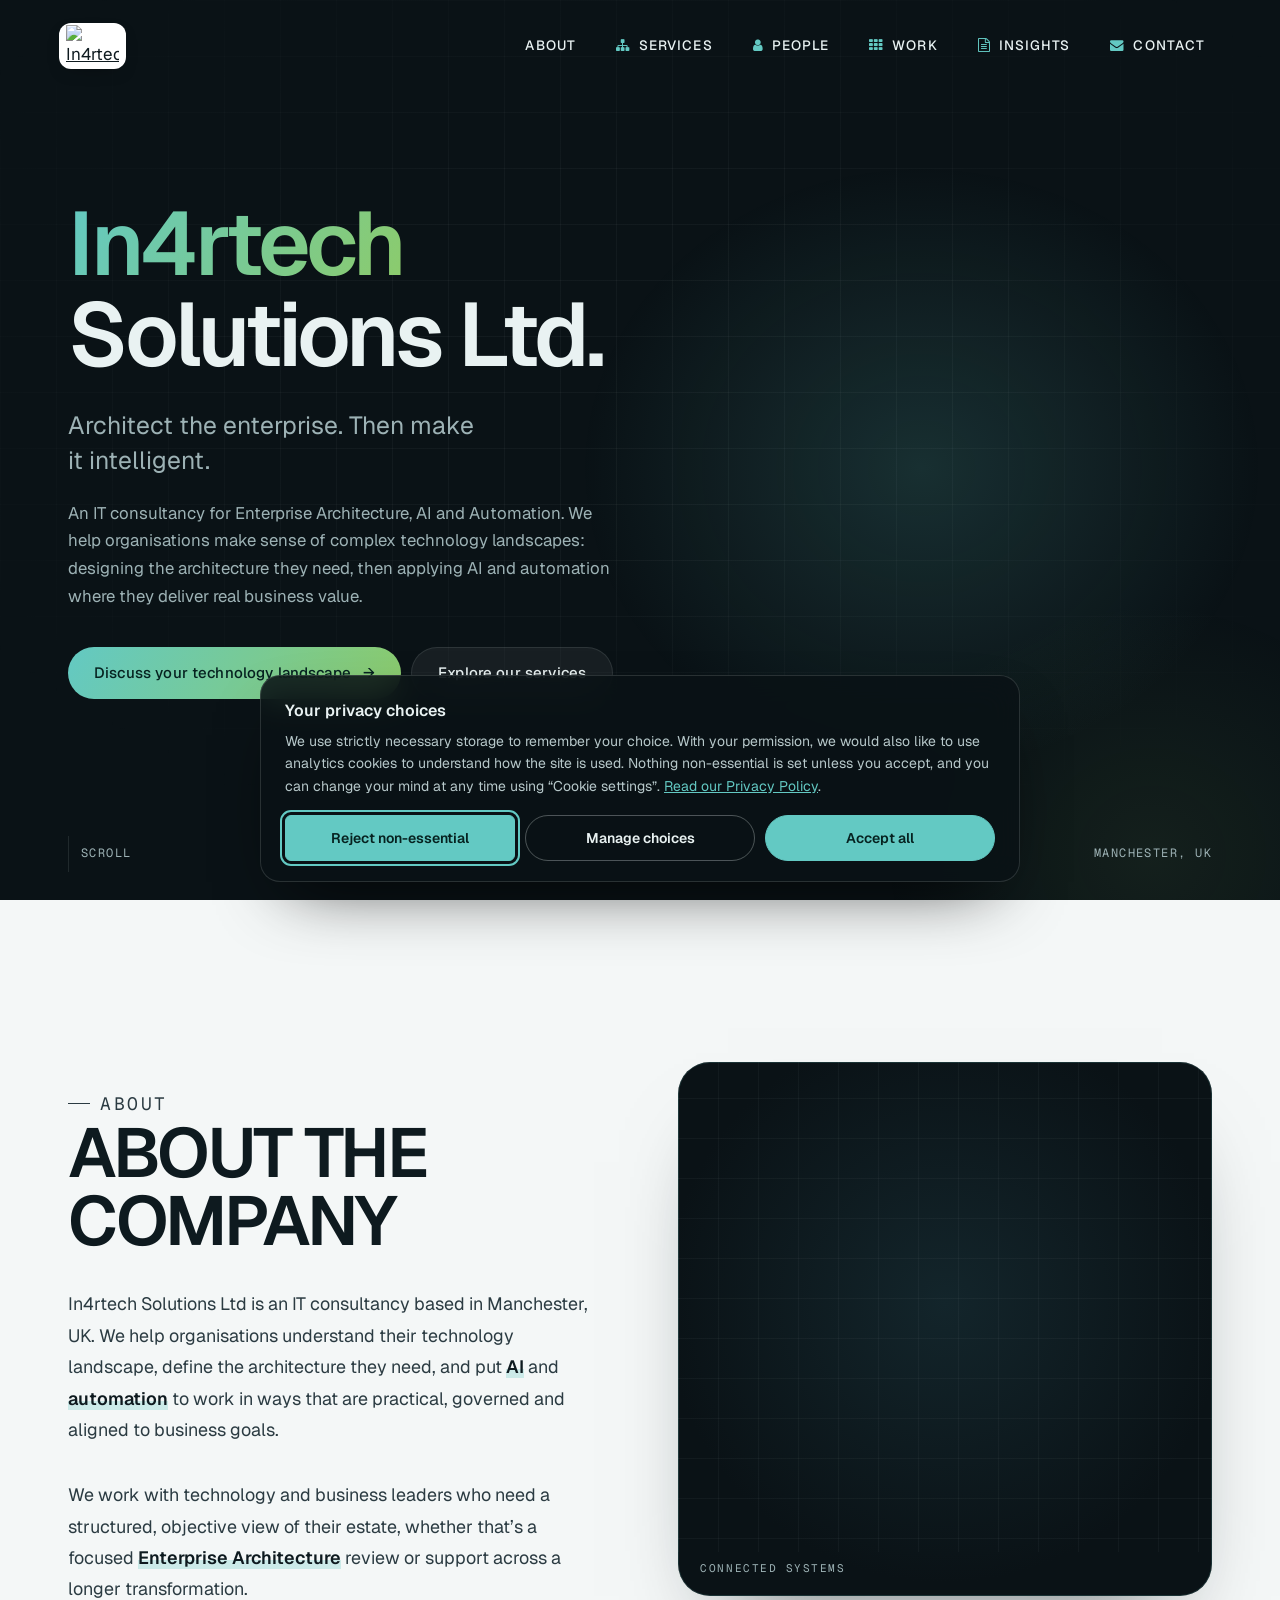
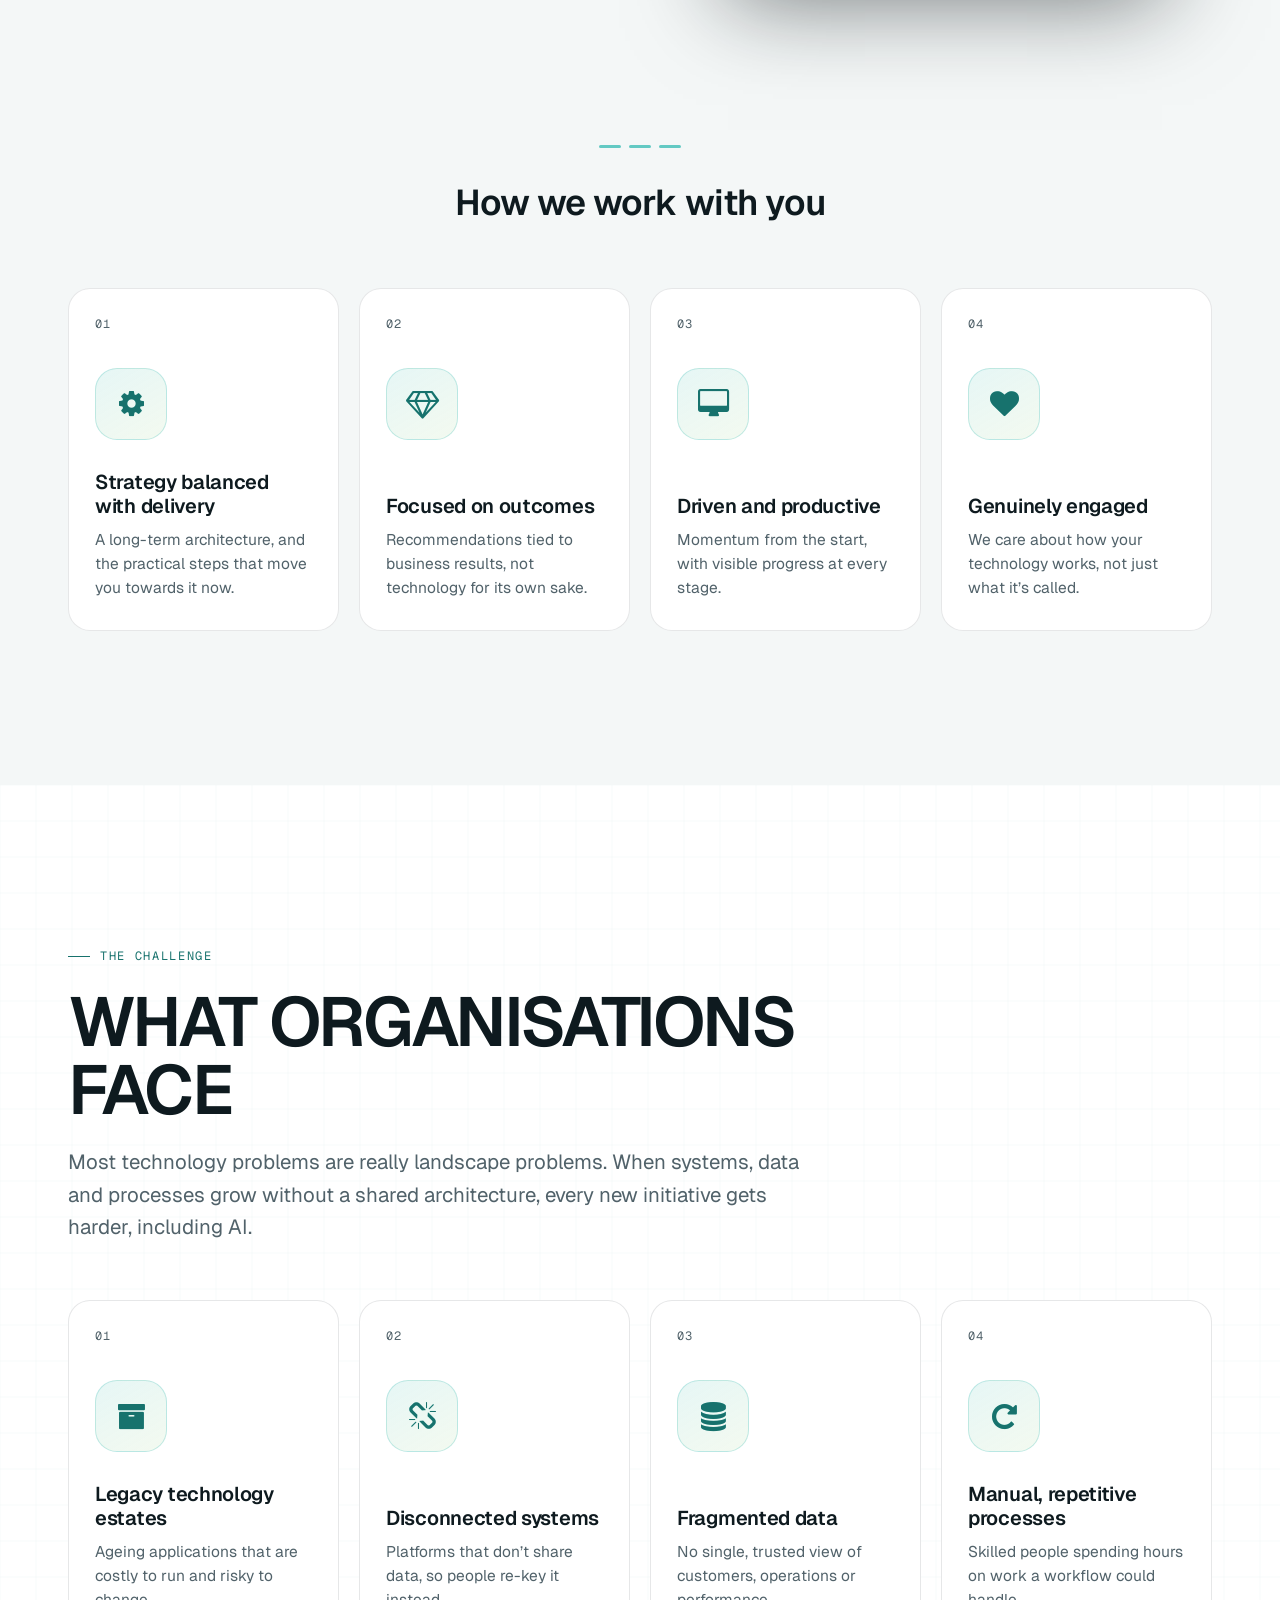
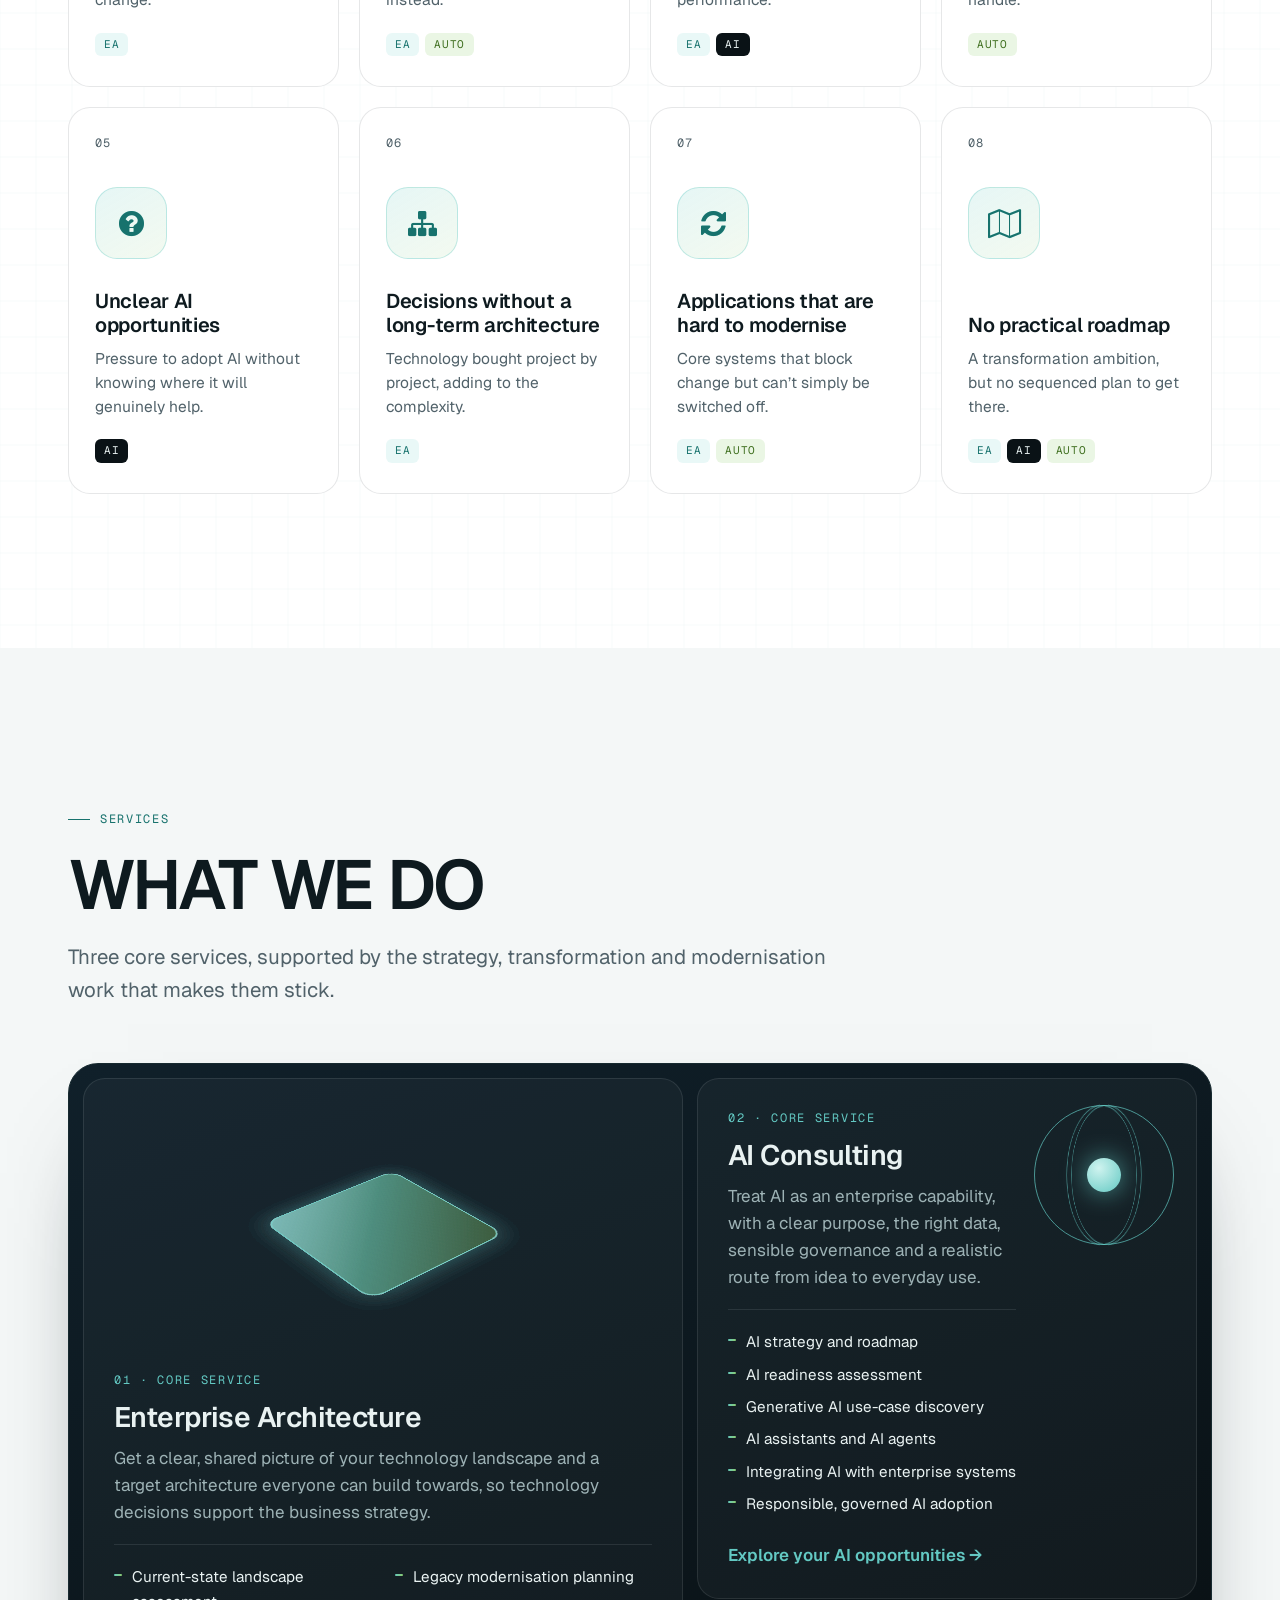
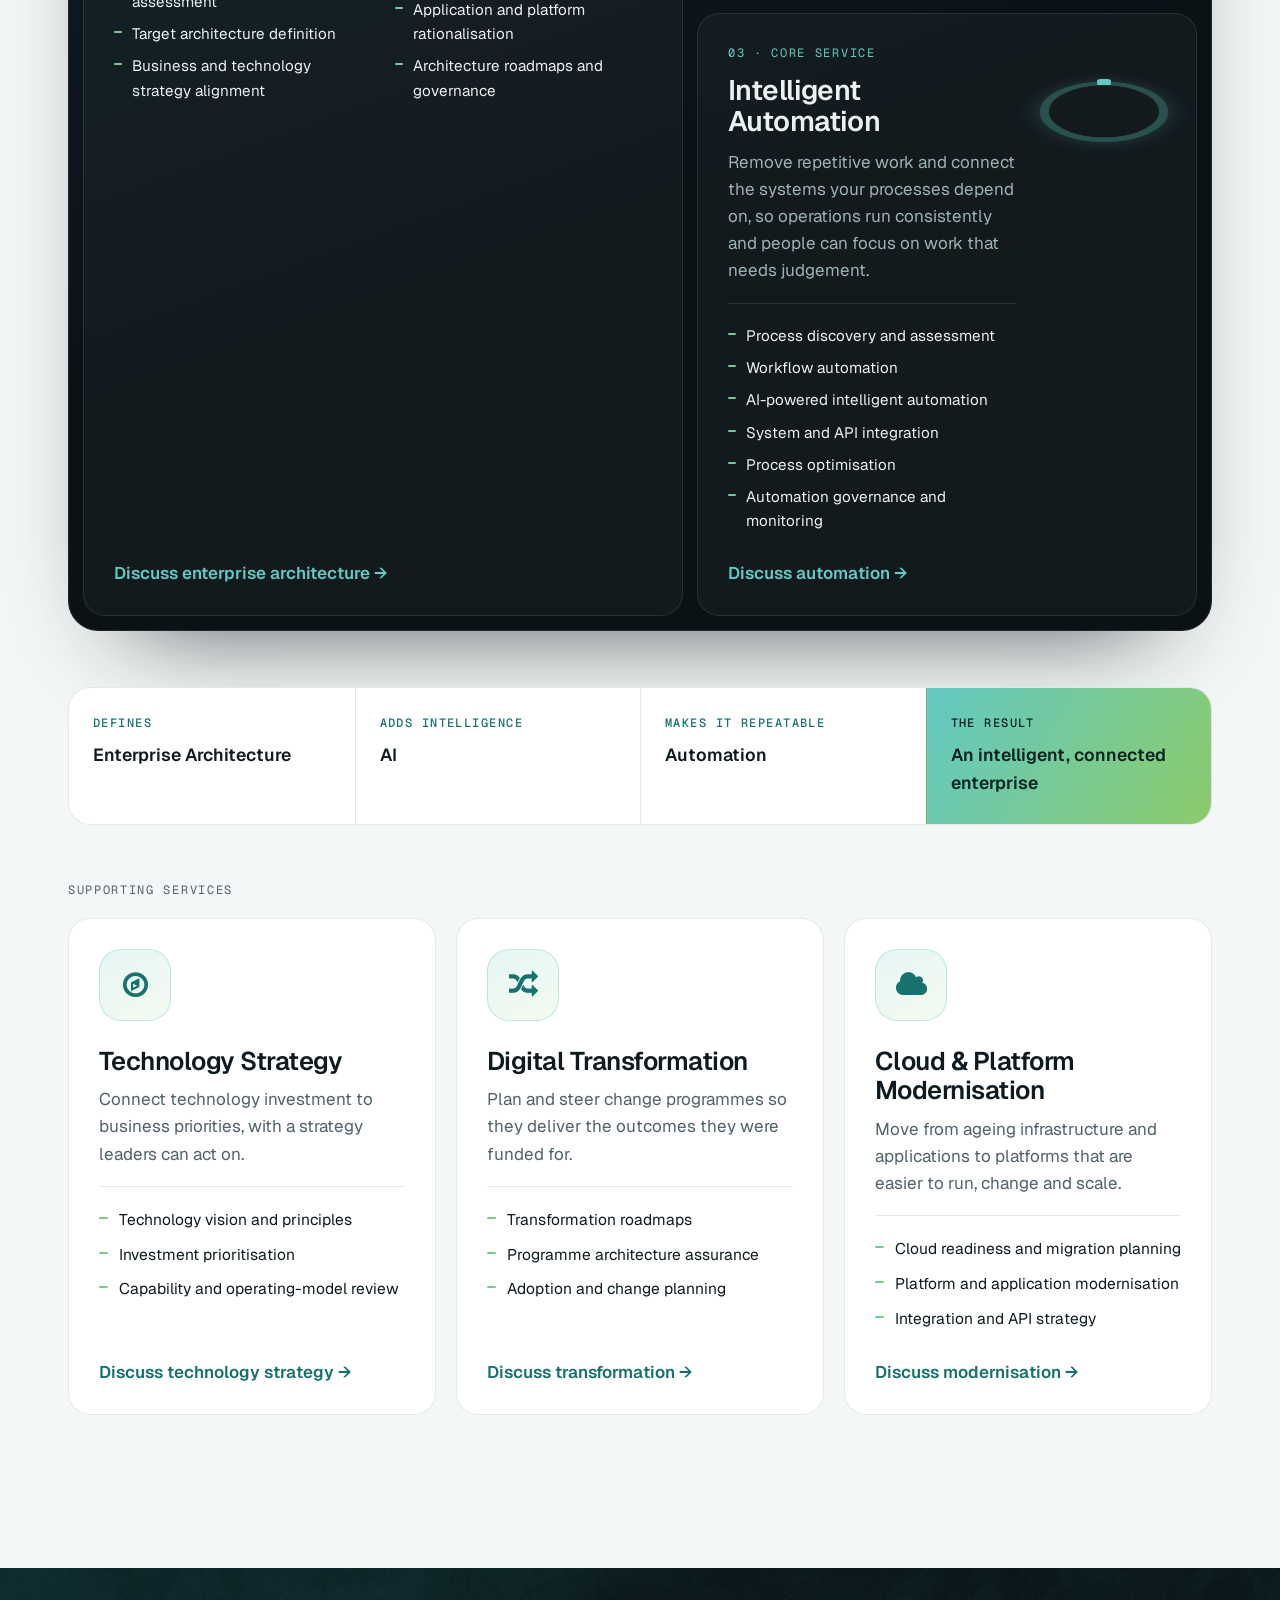
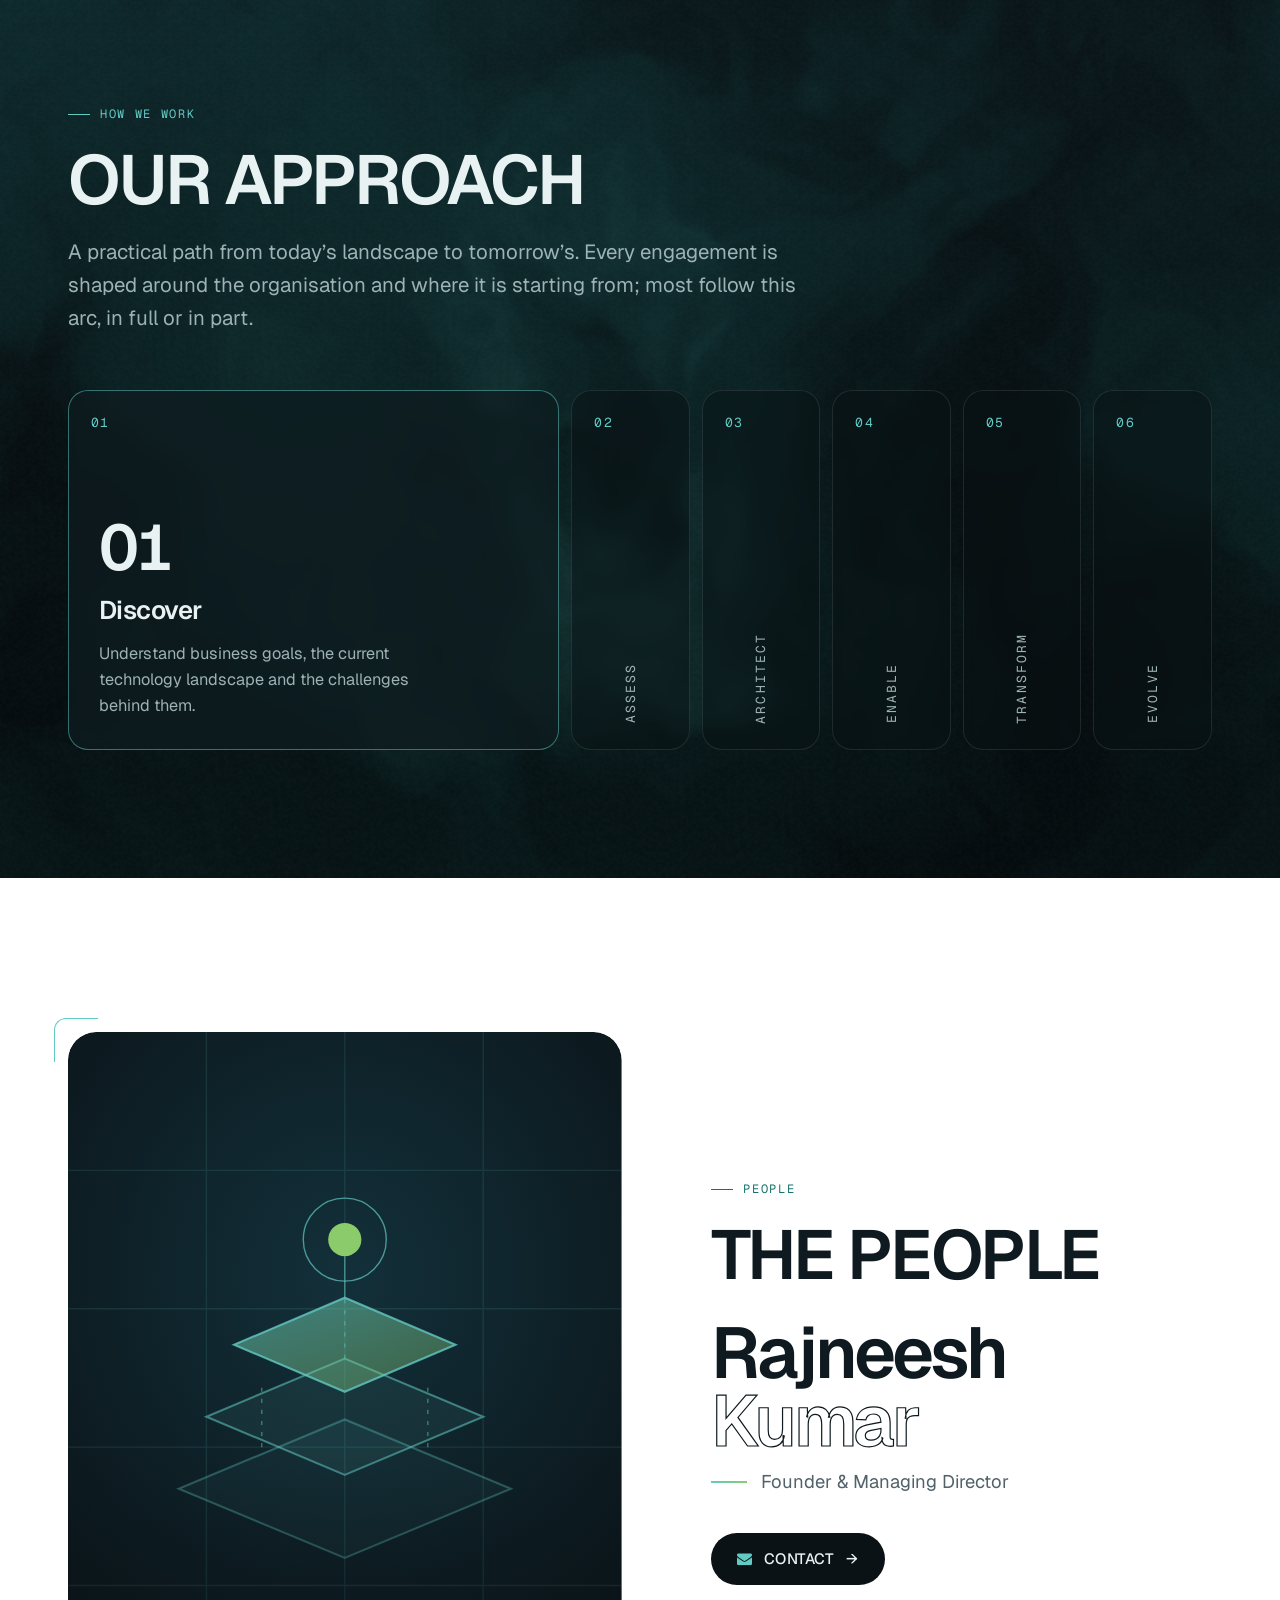
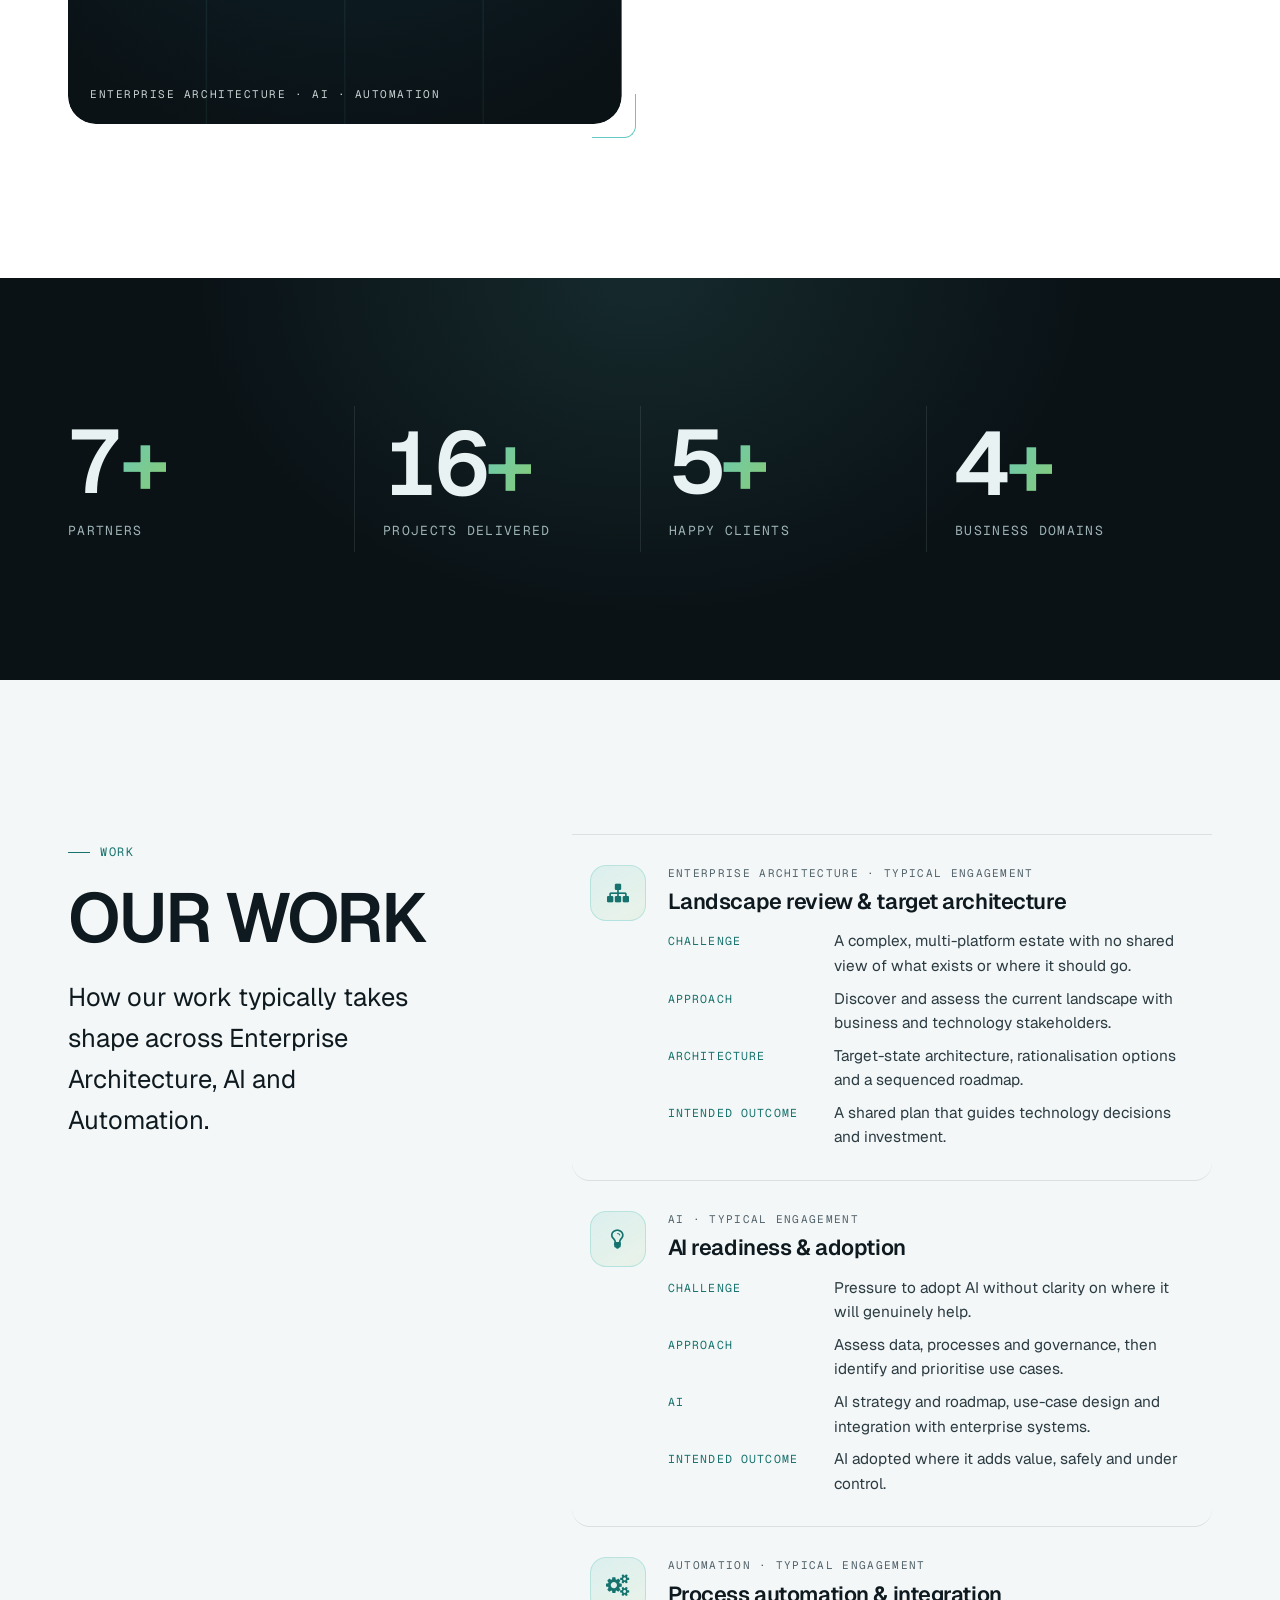
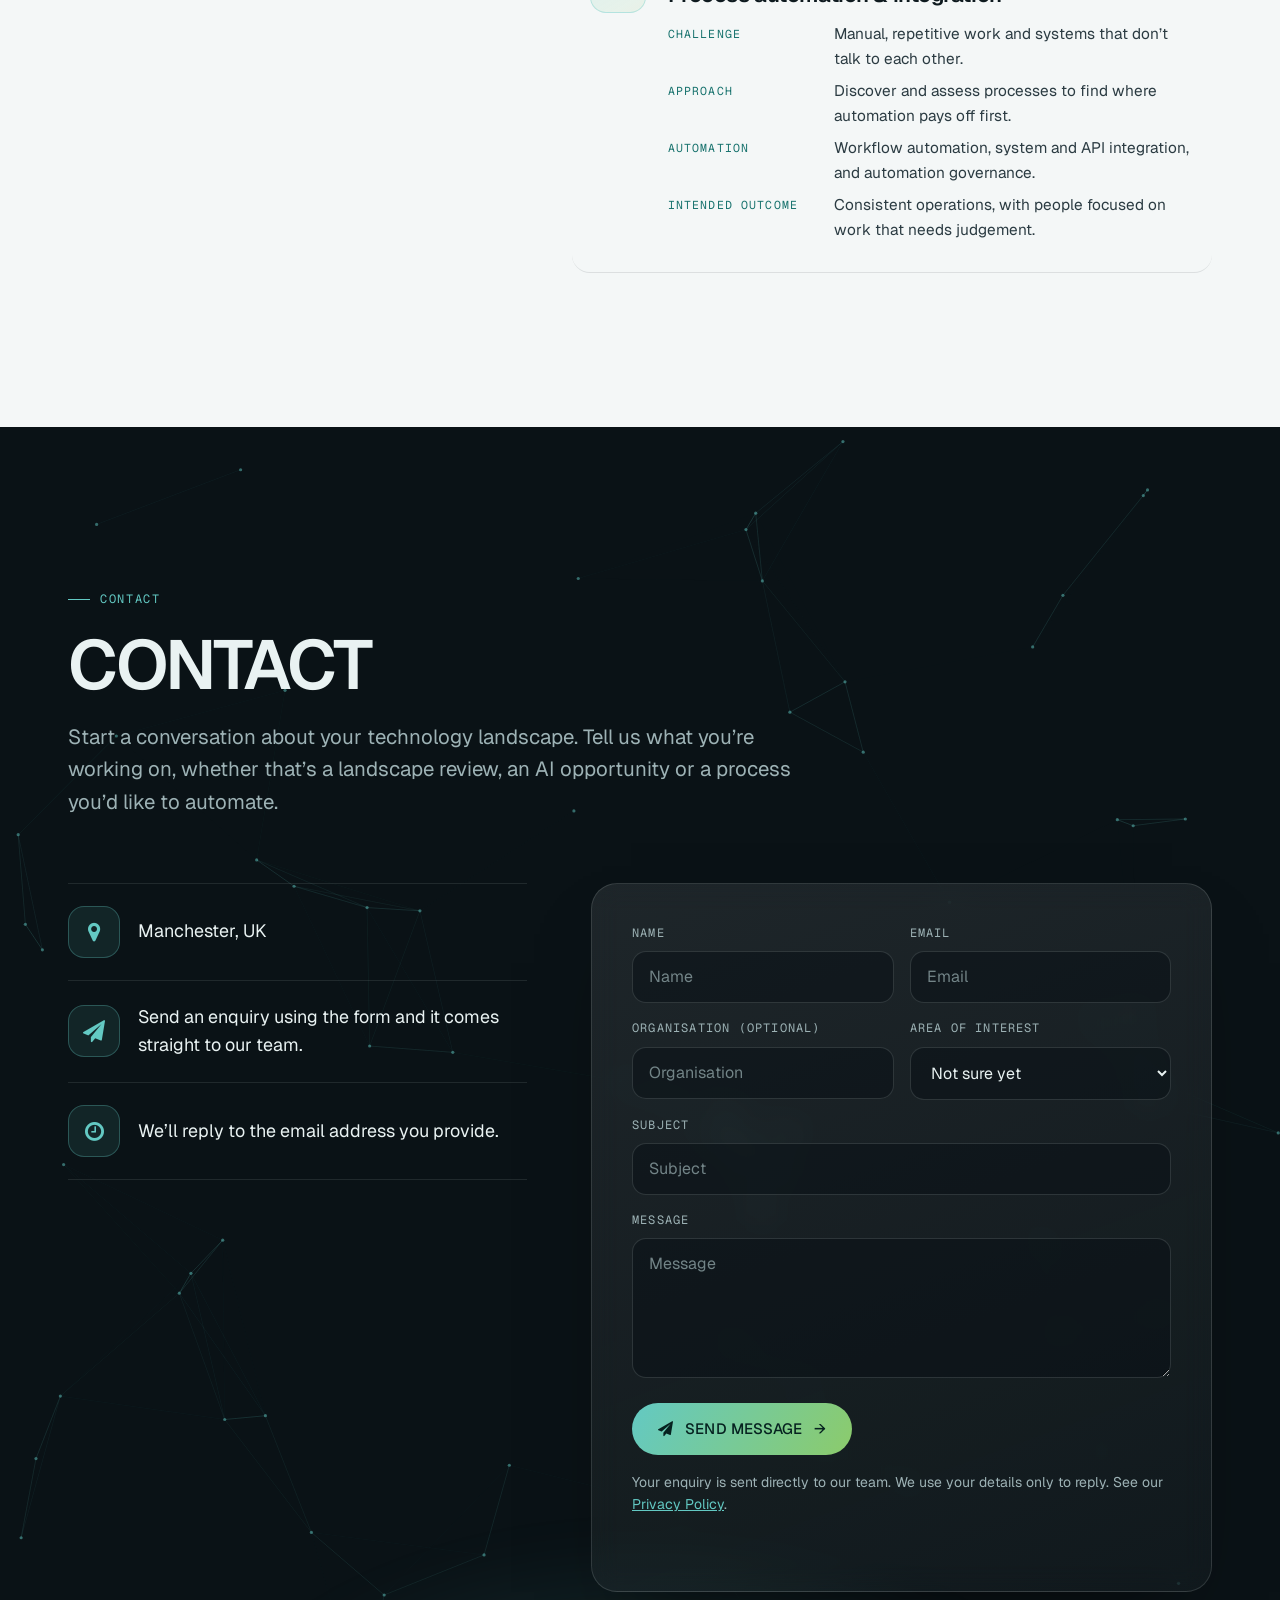
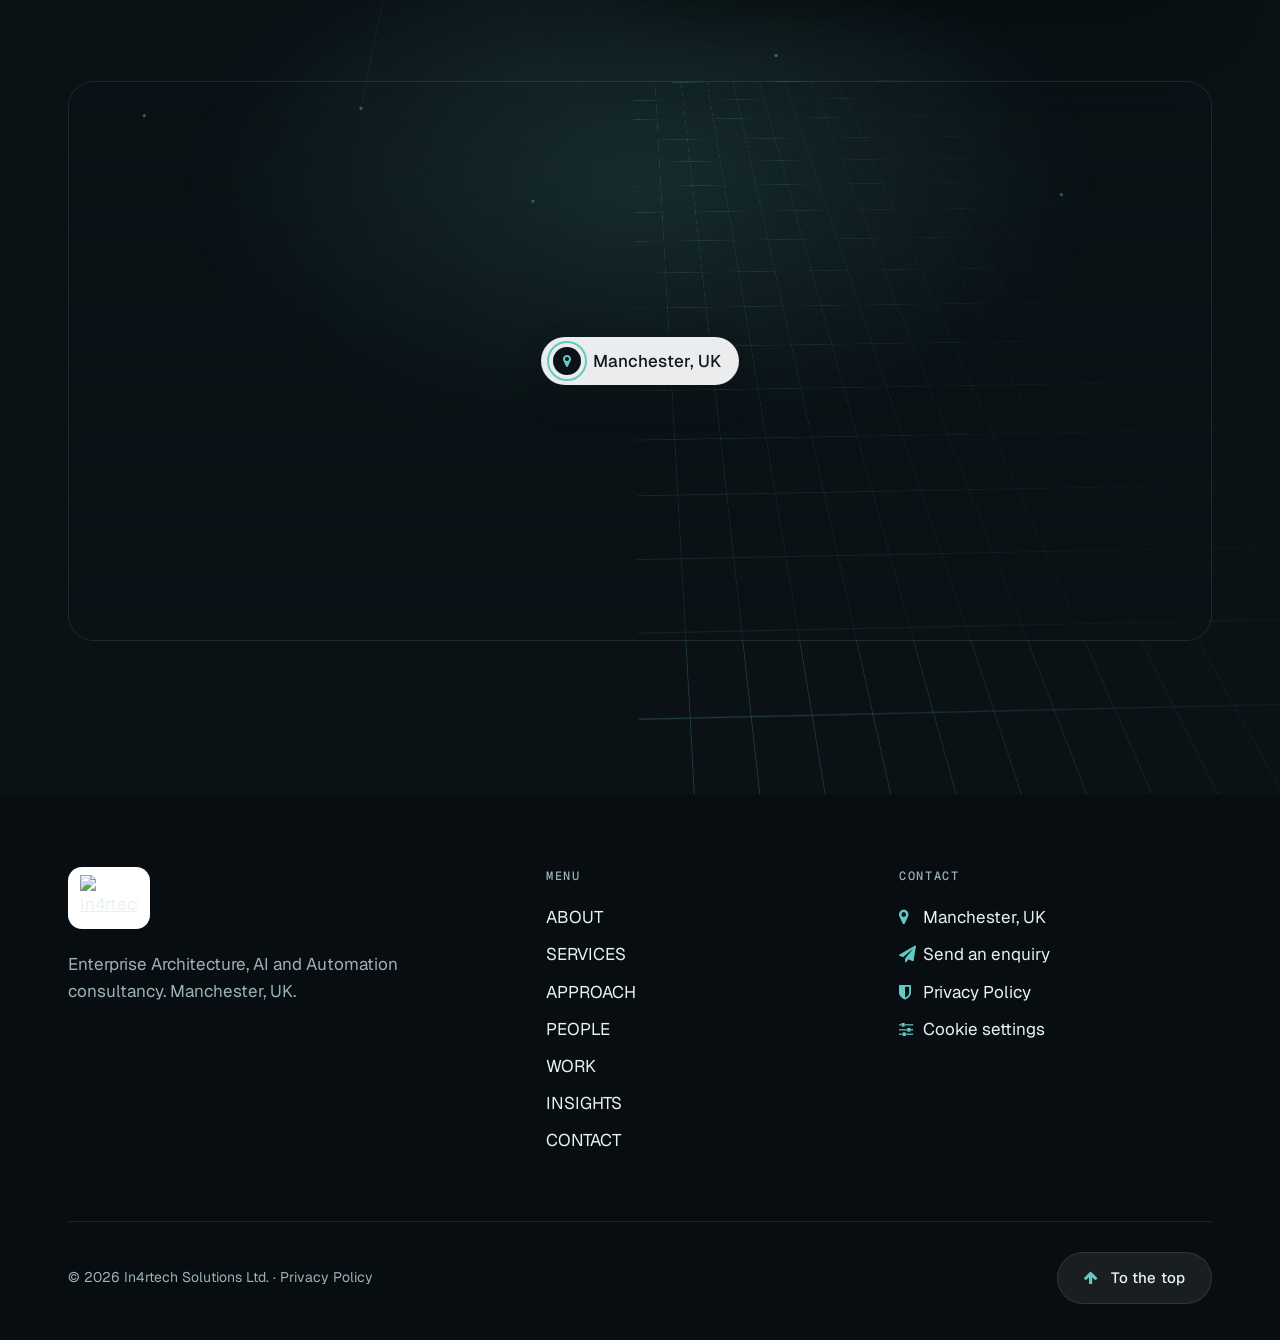
==== commit 083ec2dd: "Add Vitality Soft chat assistant widget - Load the chatbot widget over HTTPS on Home, Insights and P" ====
--- a/index.html
+++ b/index.html
@@ -1756,5 +1756,7 @@
   })();
 })();
 </script>
+<!-- Chat assistant (Vitality Soft) -->
+<script src="https://chatbot.vitalitysoft.com/widget.js" data-website-id="in4rtech" data-chat-endpoint="/api/chat-semantic" defer></script><script src="assets/chat-tweaks.js?v=2" defer></script>
 </body>
 </html>
--- a/assets/consent.css
+++ b/assets/consent.css
@@ -18,3 +18,6 @@
 .cc-btn:focus-visible, .cc-row input:focus-visible { outline: 2px solid #63C9C3; outline-offset: 3px; }
 @media (max-width: 560px) { .cc { bottom: 10px; } .cc-btn { flex-basis: 100%; } }
 @media (prefers-reduced-motion: reduce) { .cc { transition: none; } }
+
+/* Hide the chat assistant launcher while the cookie banner is open, so it never covers the banner buttons */
+html.cc-open [id^="aiwa-host-"] { display: none; }
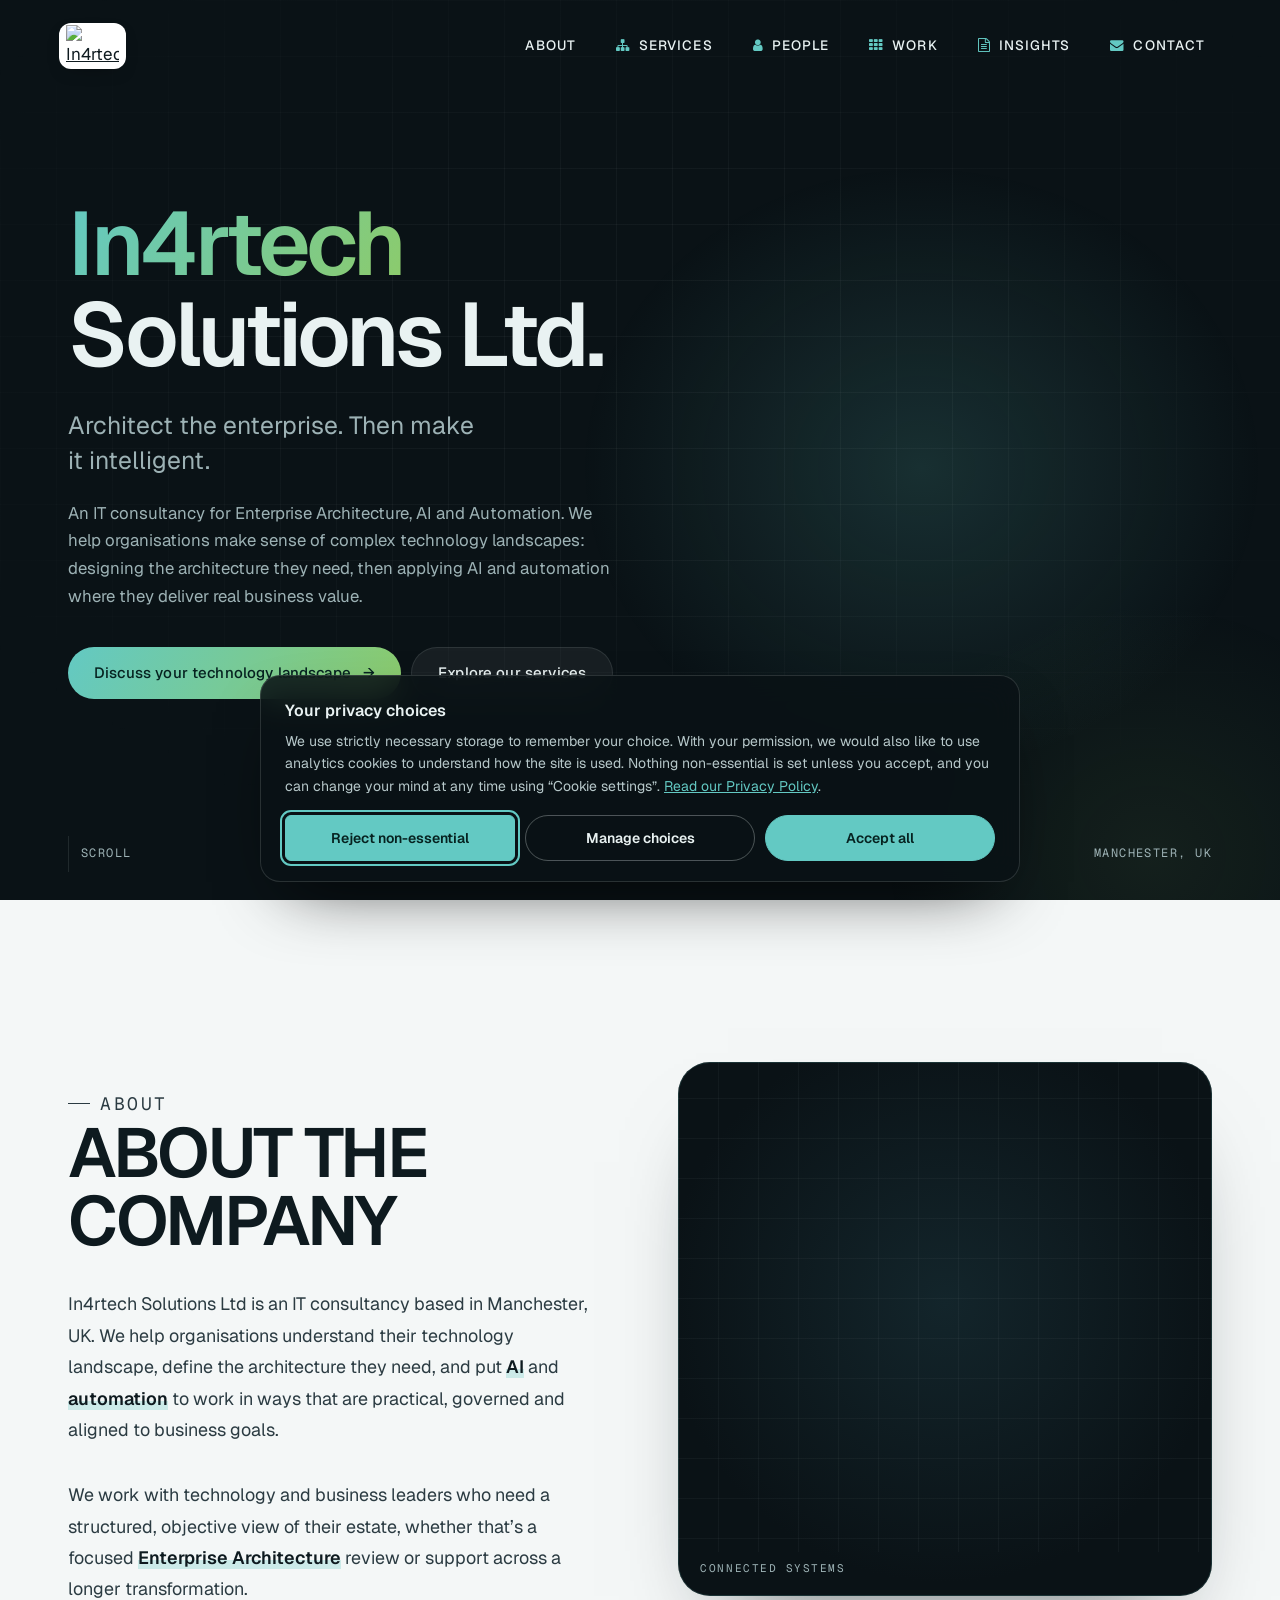
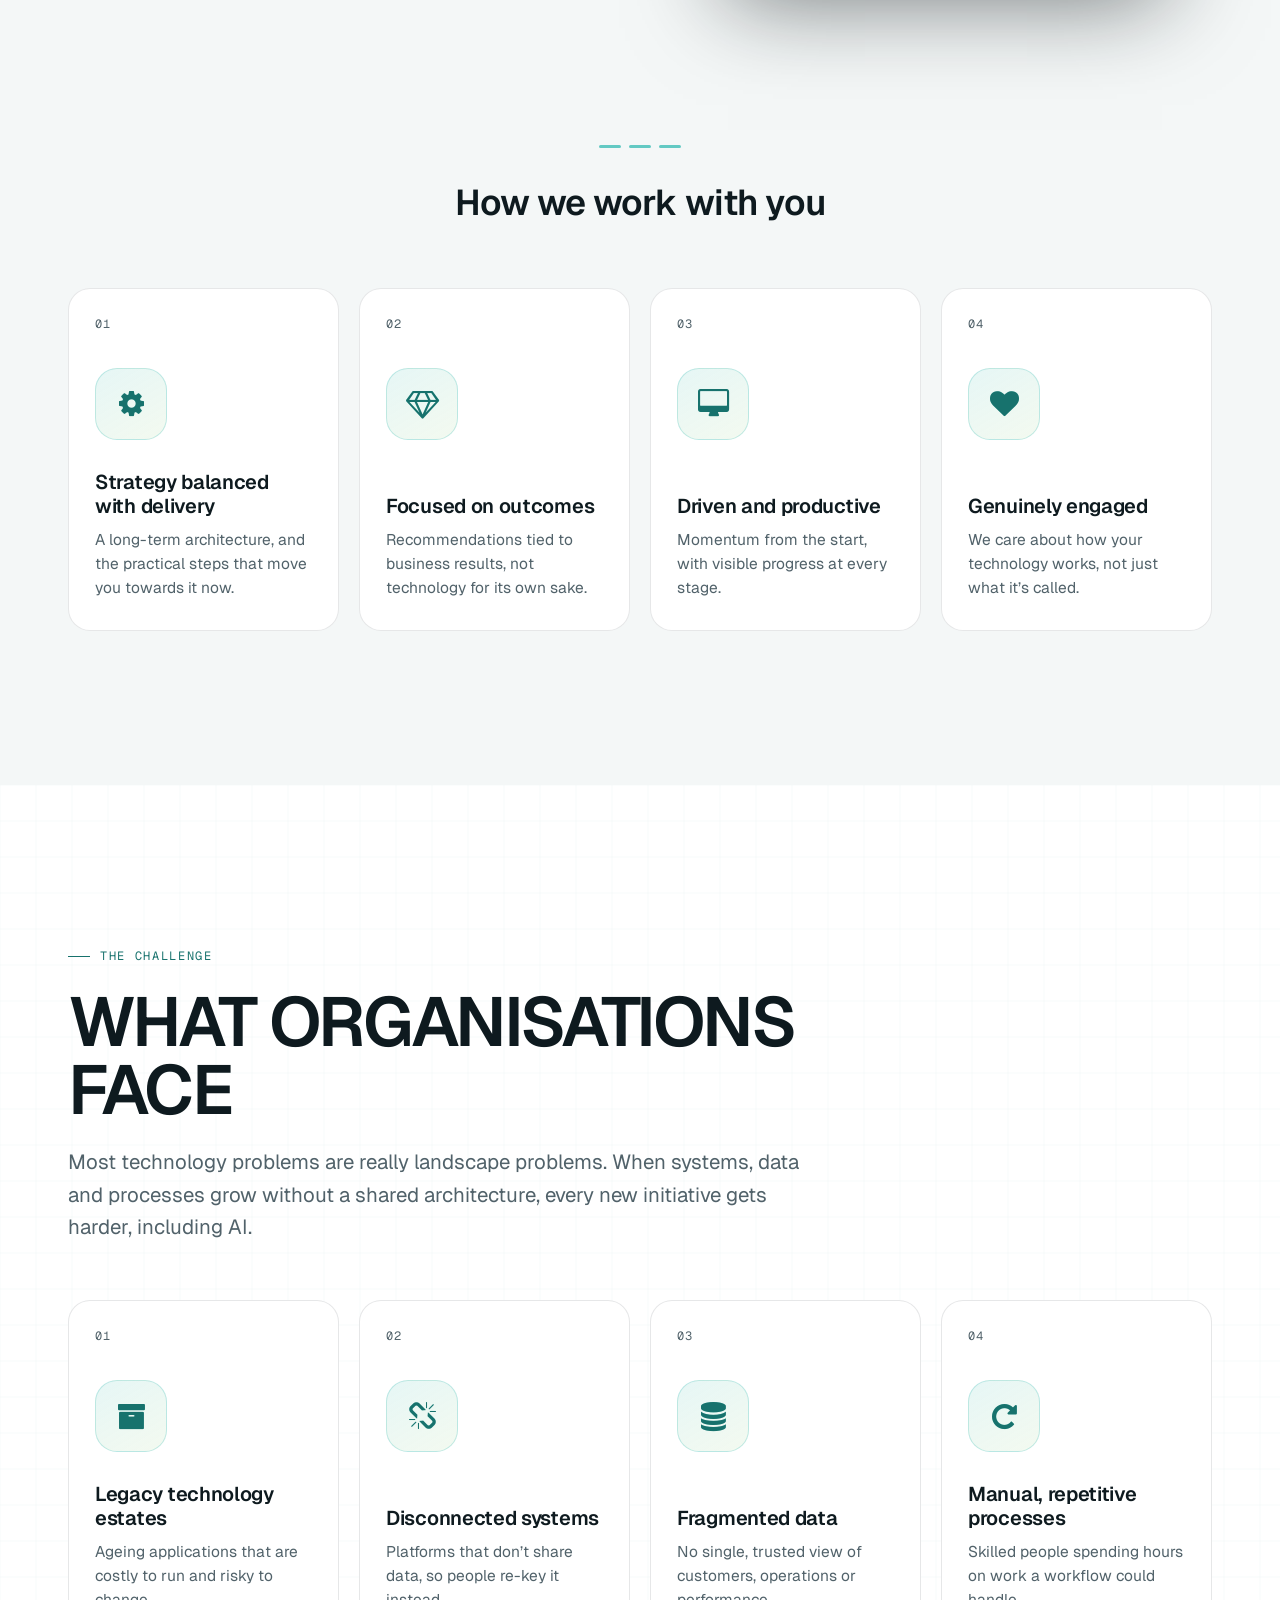
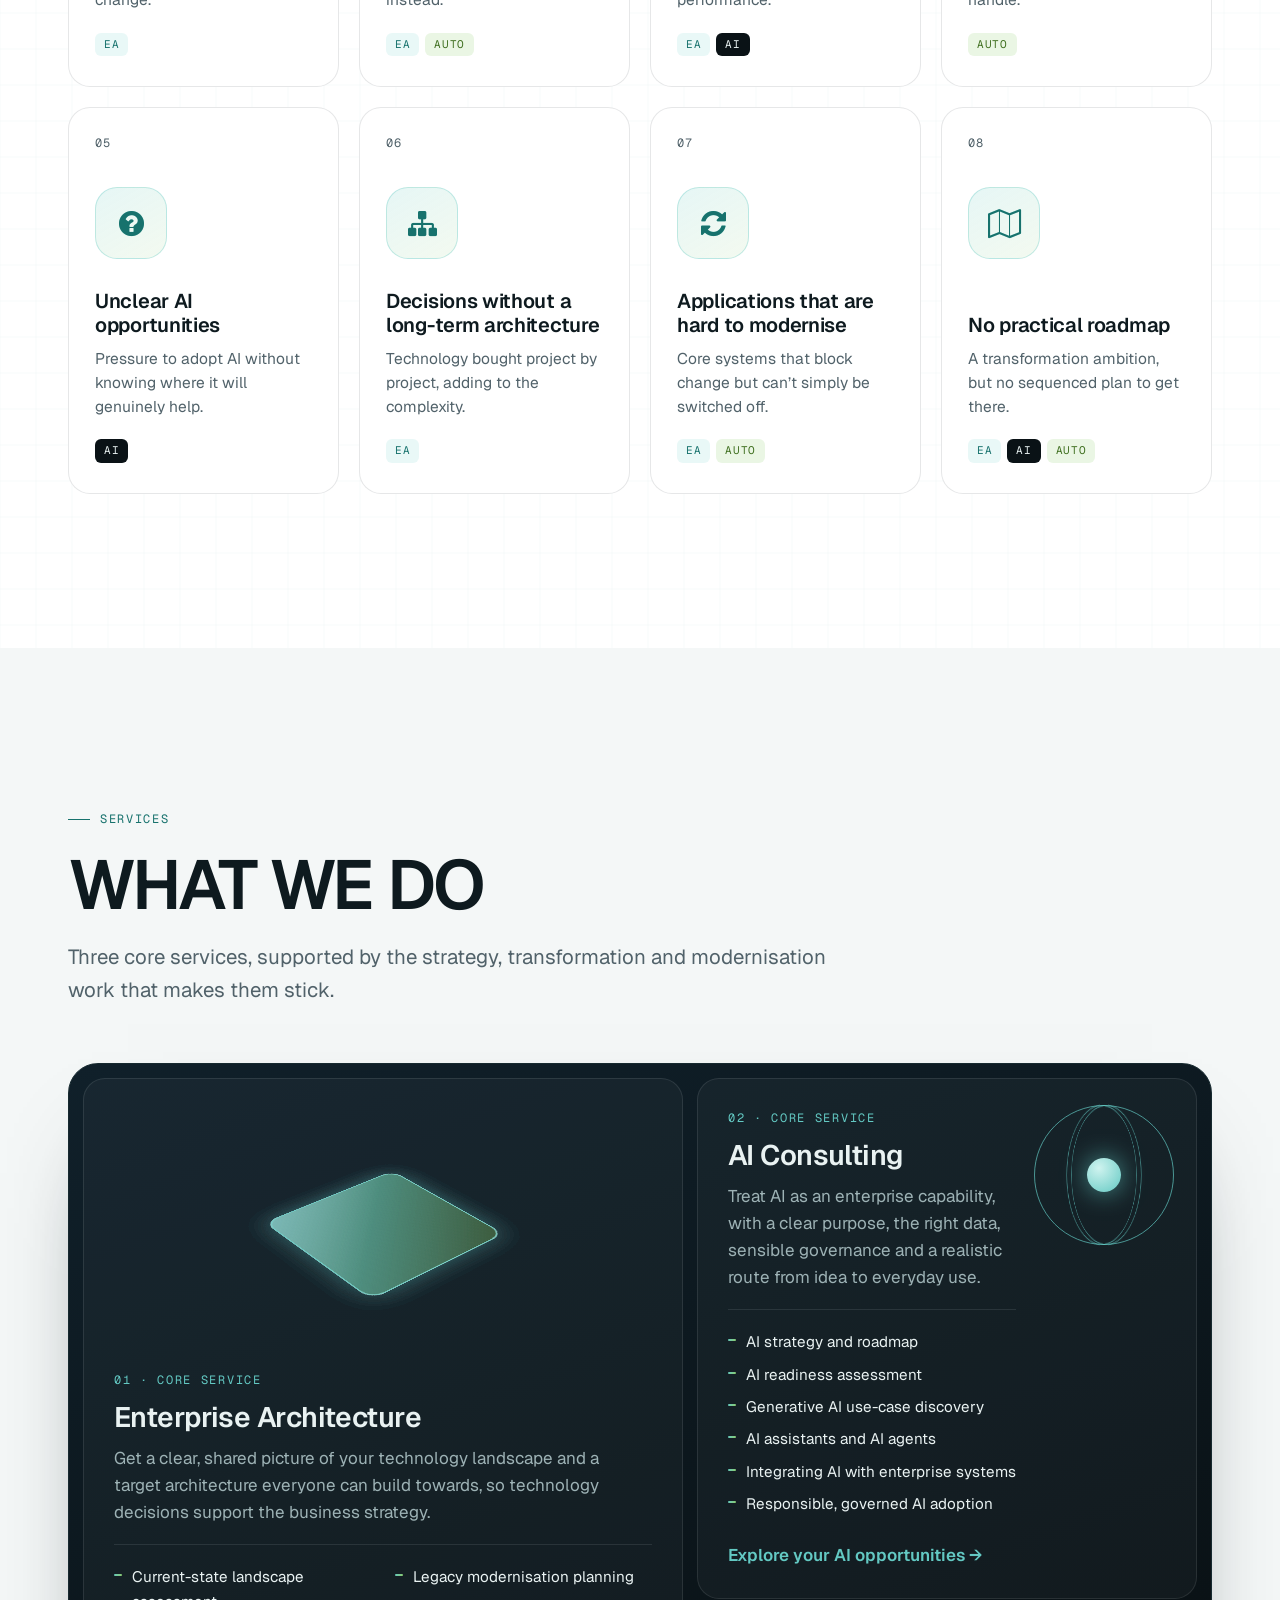
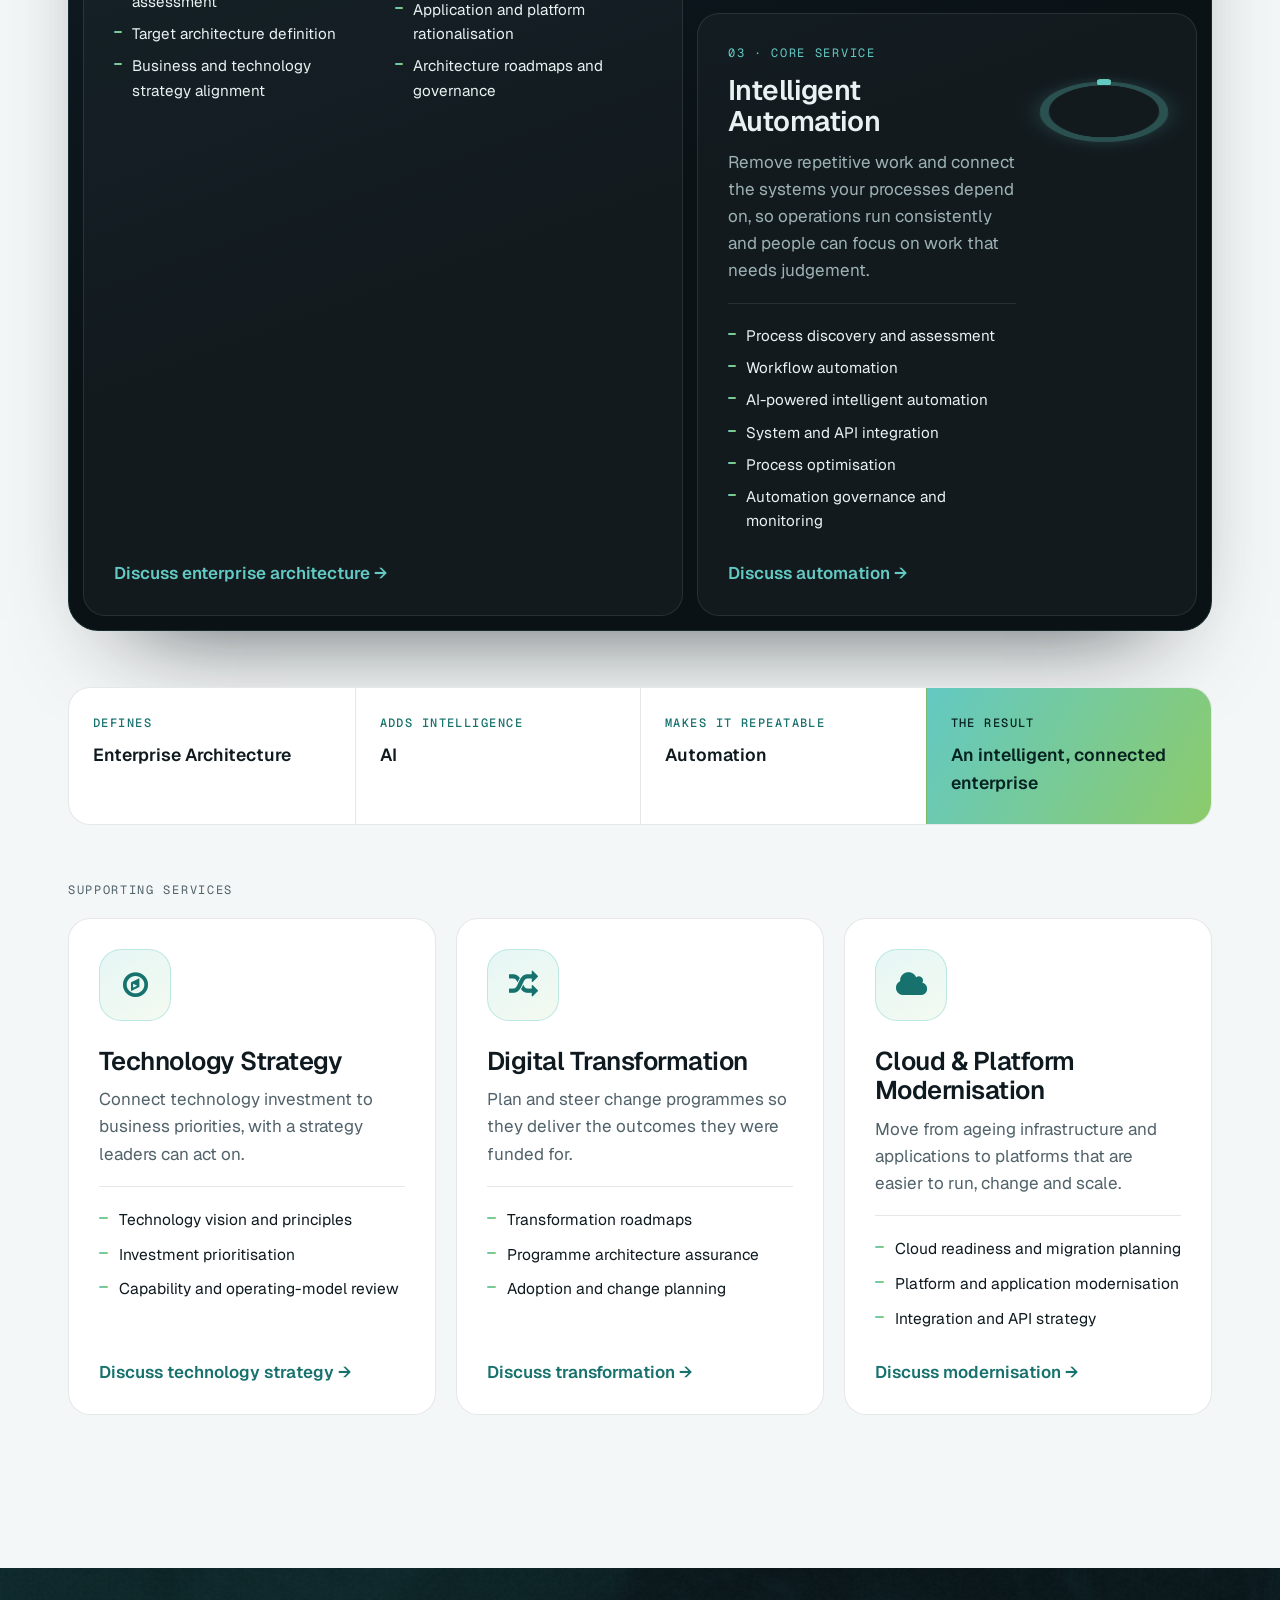
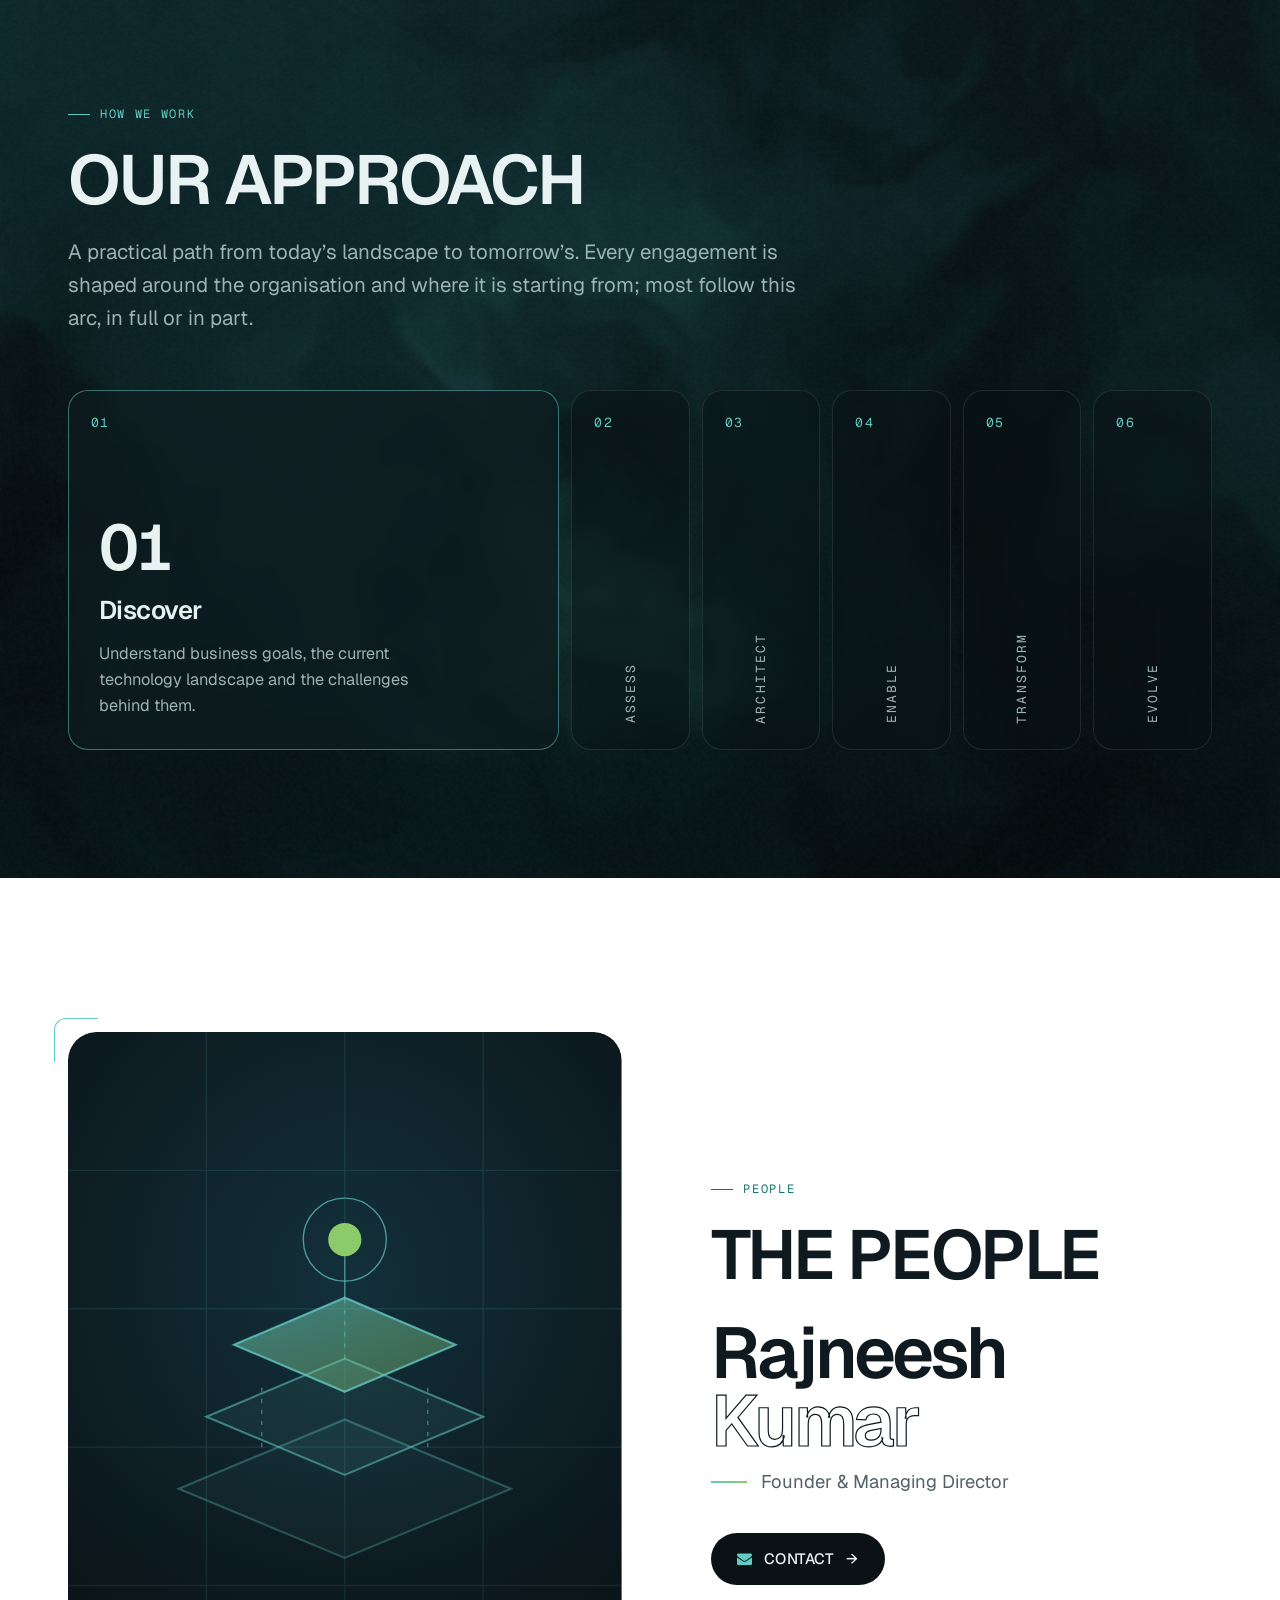
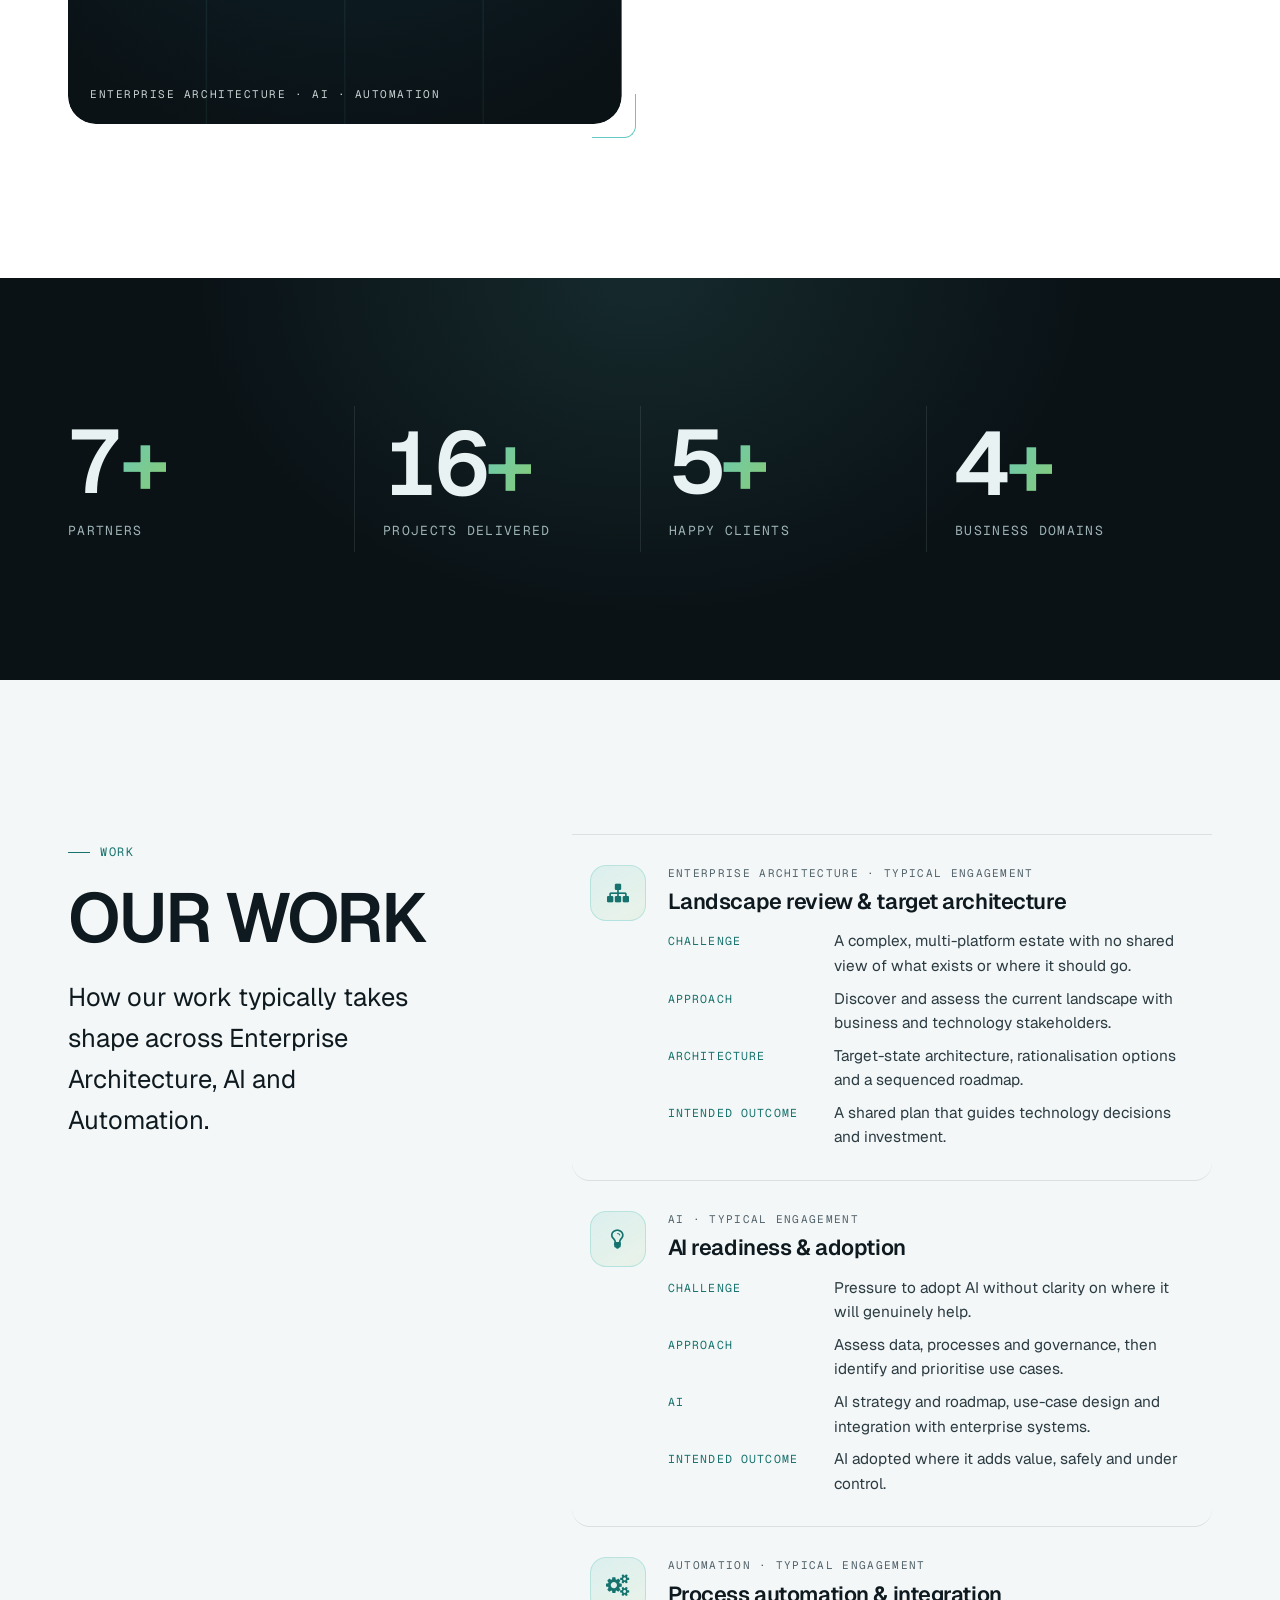
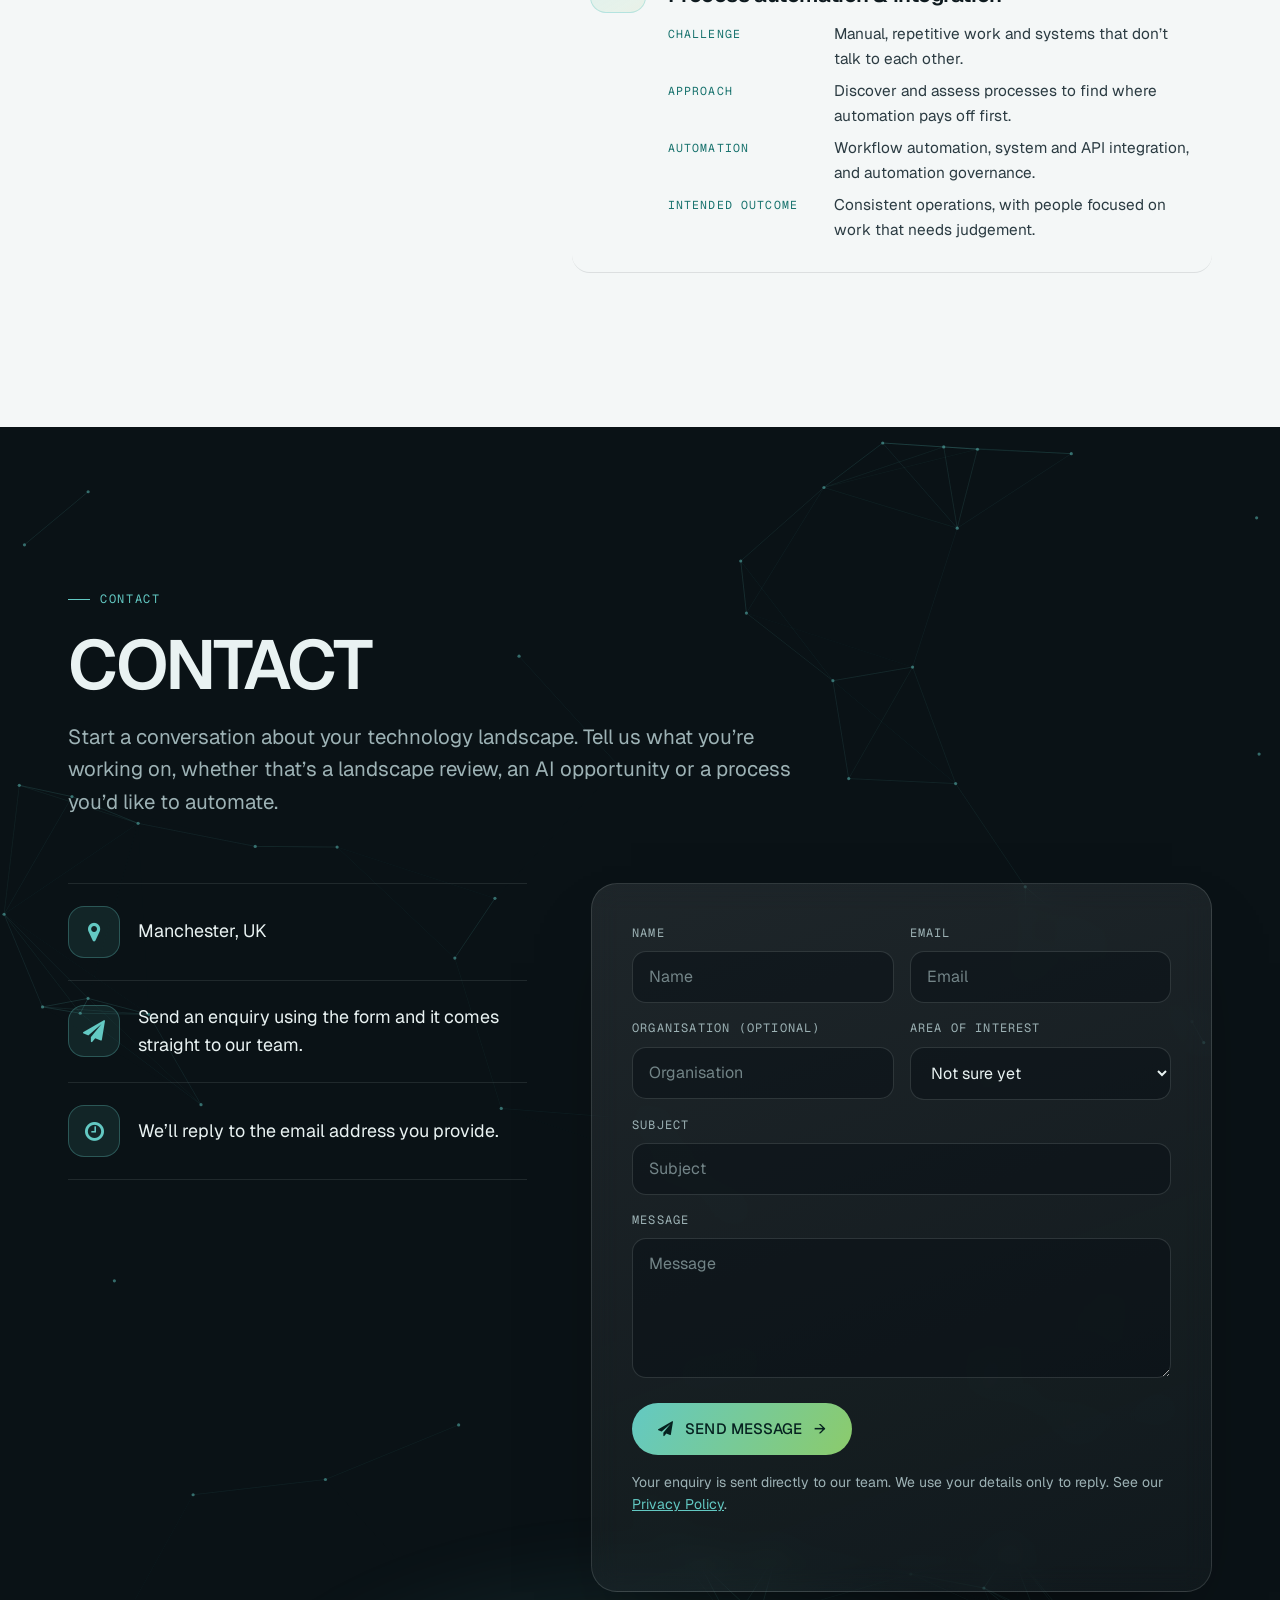
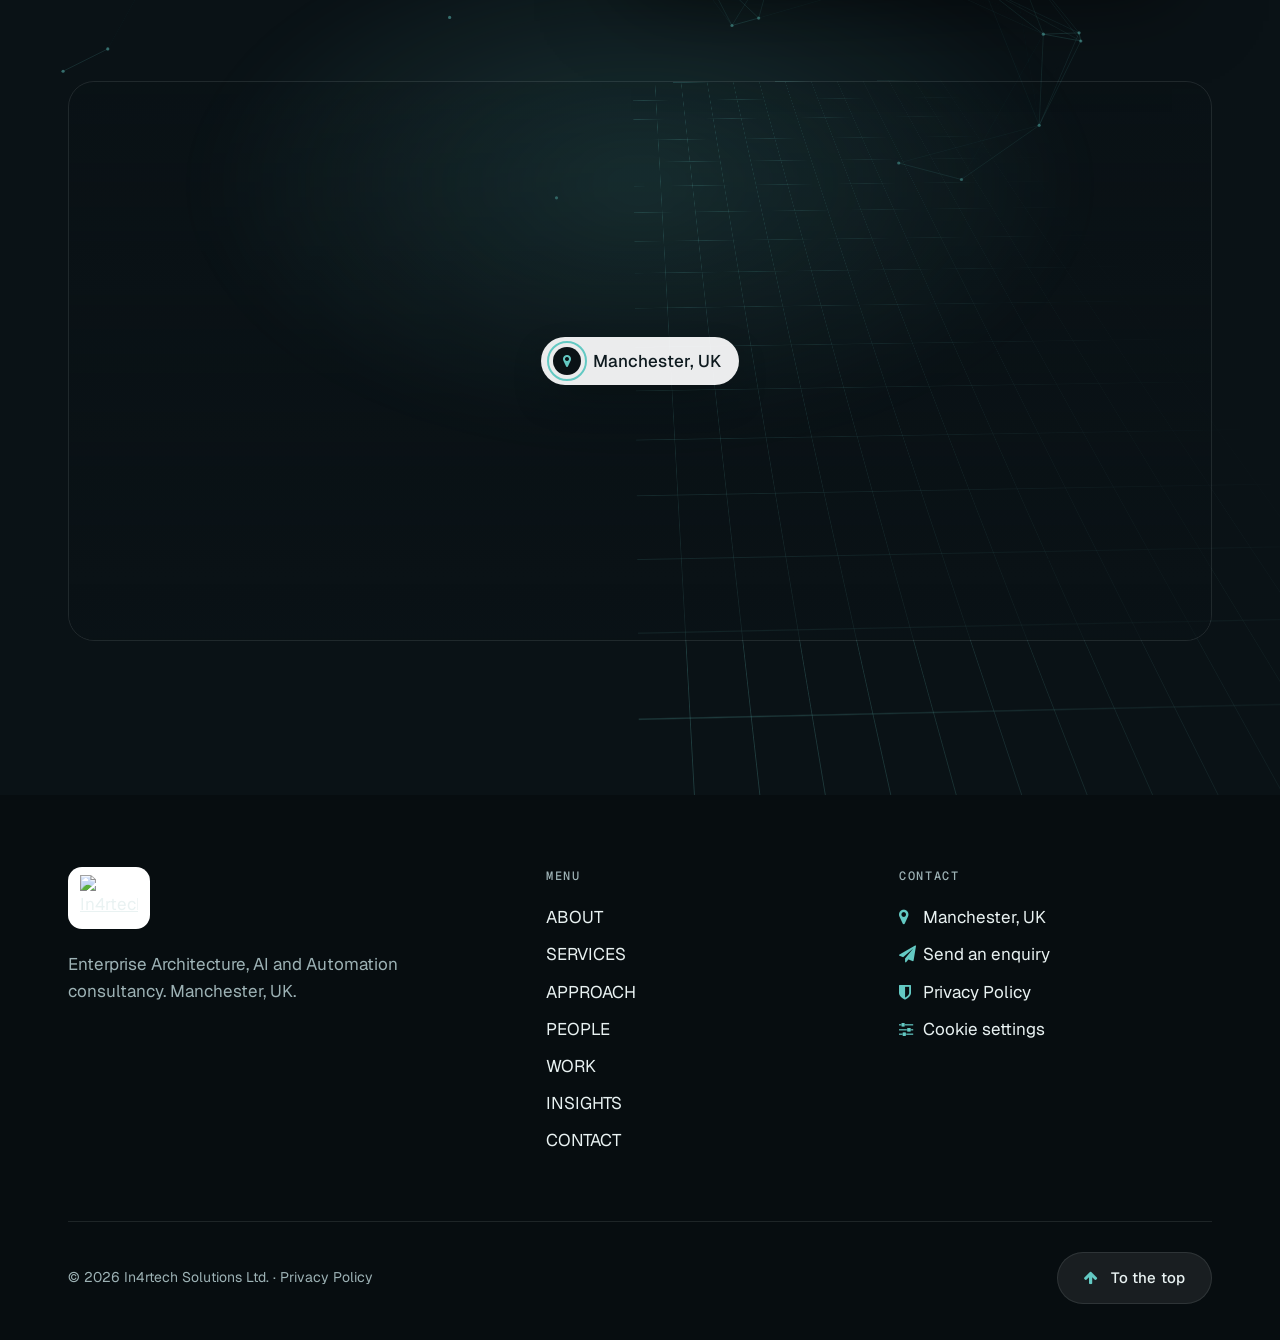
==== commit 59ce9f5f: "Chatbot: AI notice, contact form hand-off, greeting and GDPR logging - Show an AI assistant notice i" ====
--- a/index.html
+++ b/index.html
@@ -1757,6 +1757,6 @@
 })();
 </script>
 <!-- Chat assistant (Vitality Soft) -->
-<script src="https://chatbot.vitalitysoft.com/widget.js" data-website-id="in4rtech" data-chat-endpoint="/api/chat-semantic" defer></script><script src="assets/chat-tweaks.js?v=2" defer></script>
+<script src="https://chatbot.vitalitysoft.com/widget.js" data-website-id="in4rtech" data-chat-endpoint="/api/chat-semantic" defer></script><script src="assets/chat-tweaks.js?v=6" defer></script>
 </body>
 </html>
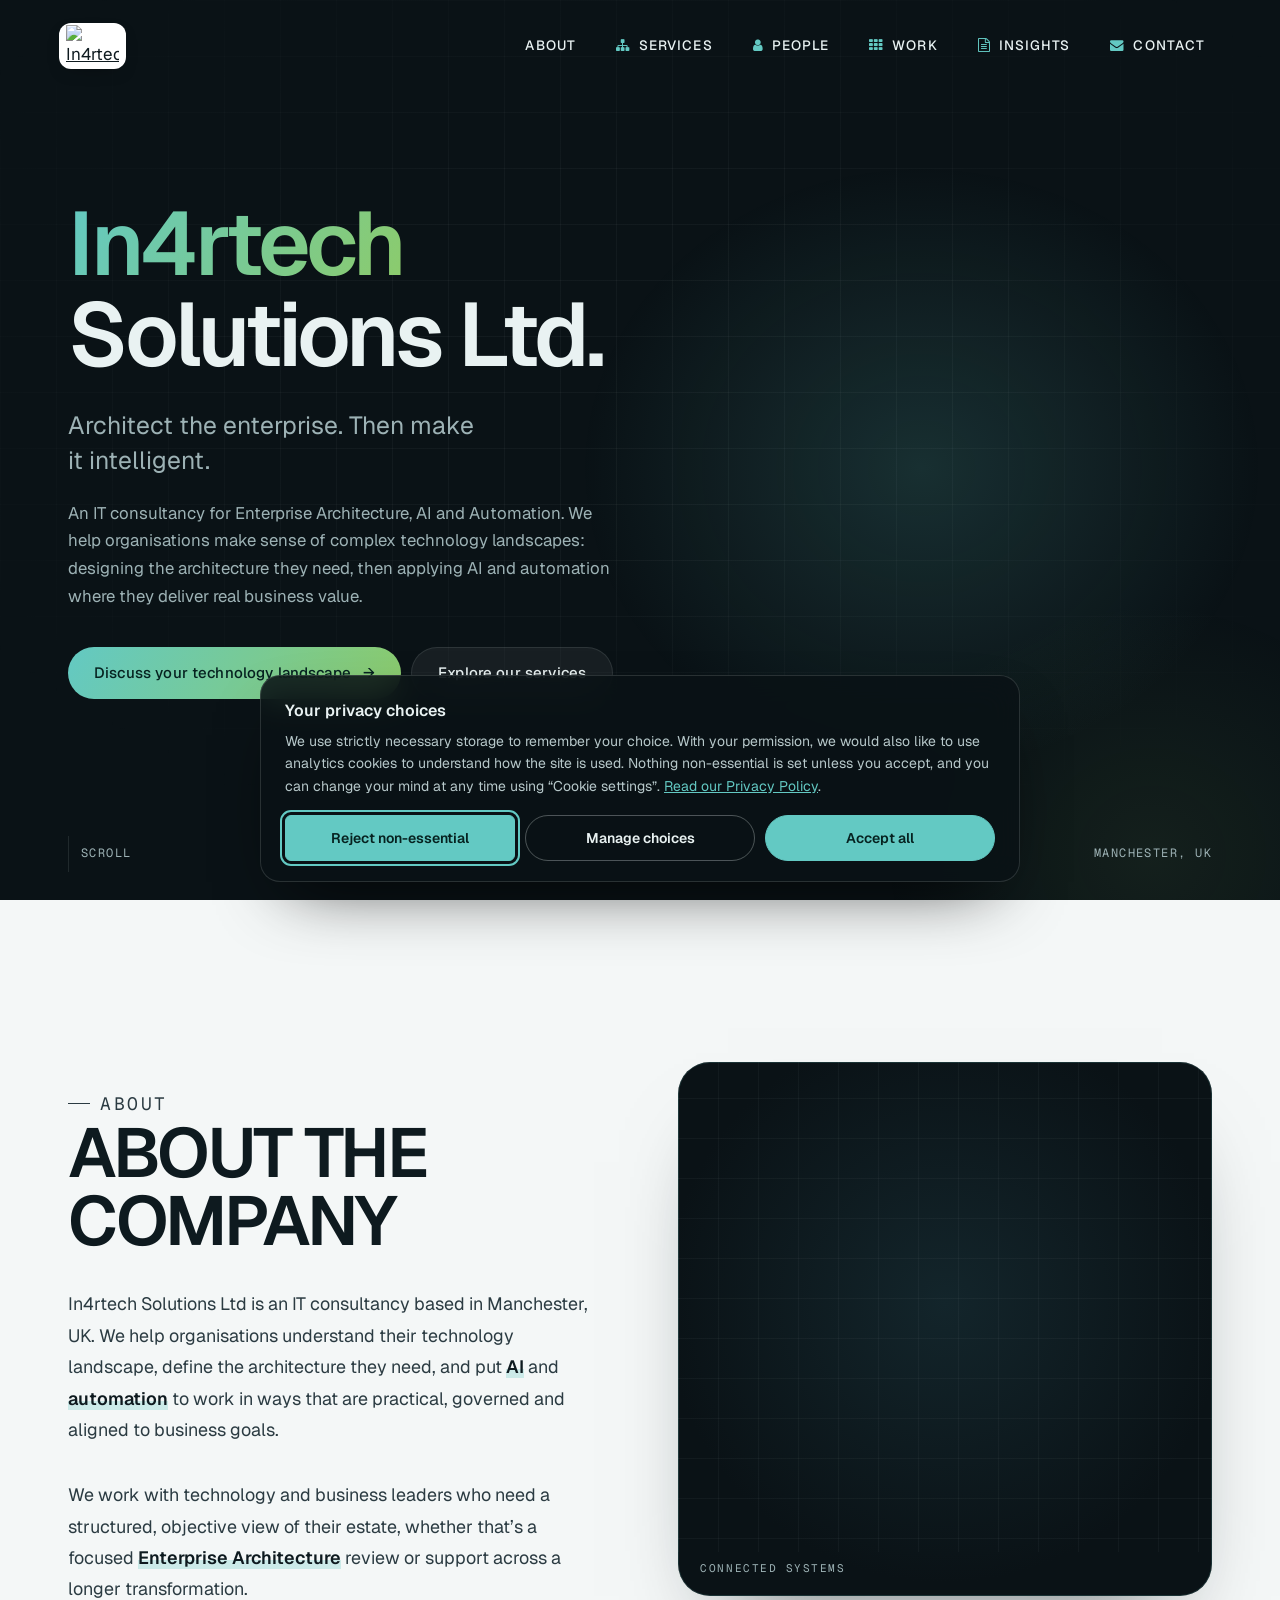
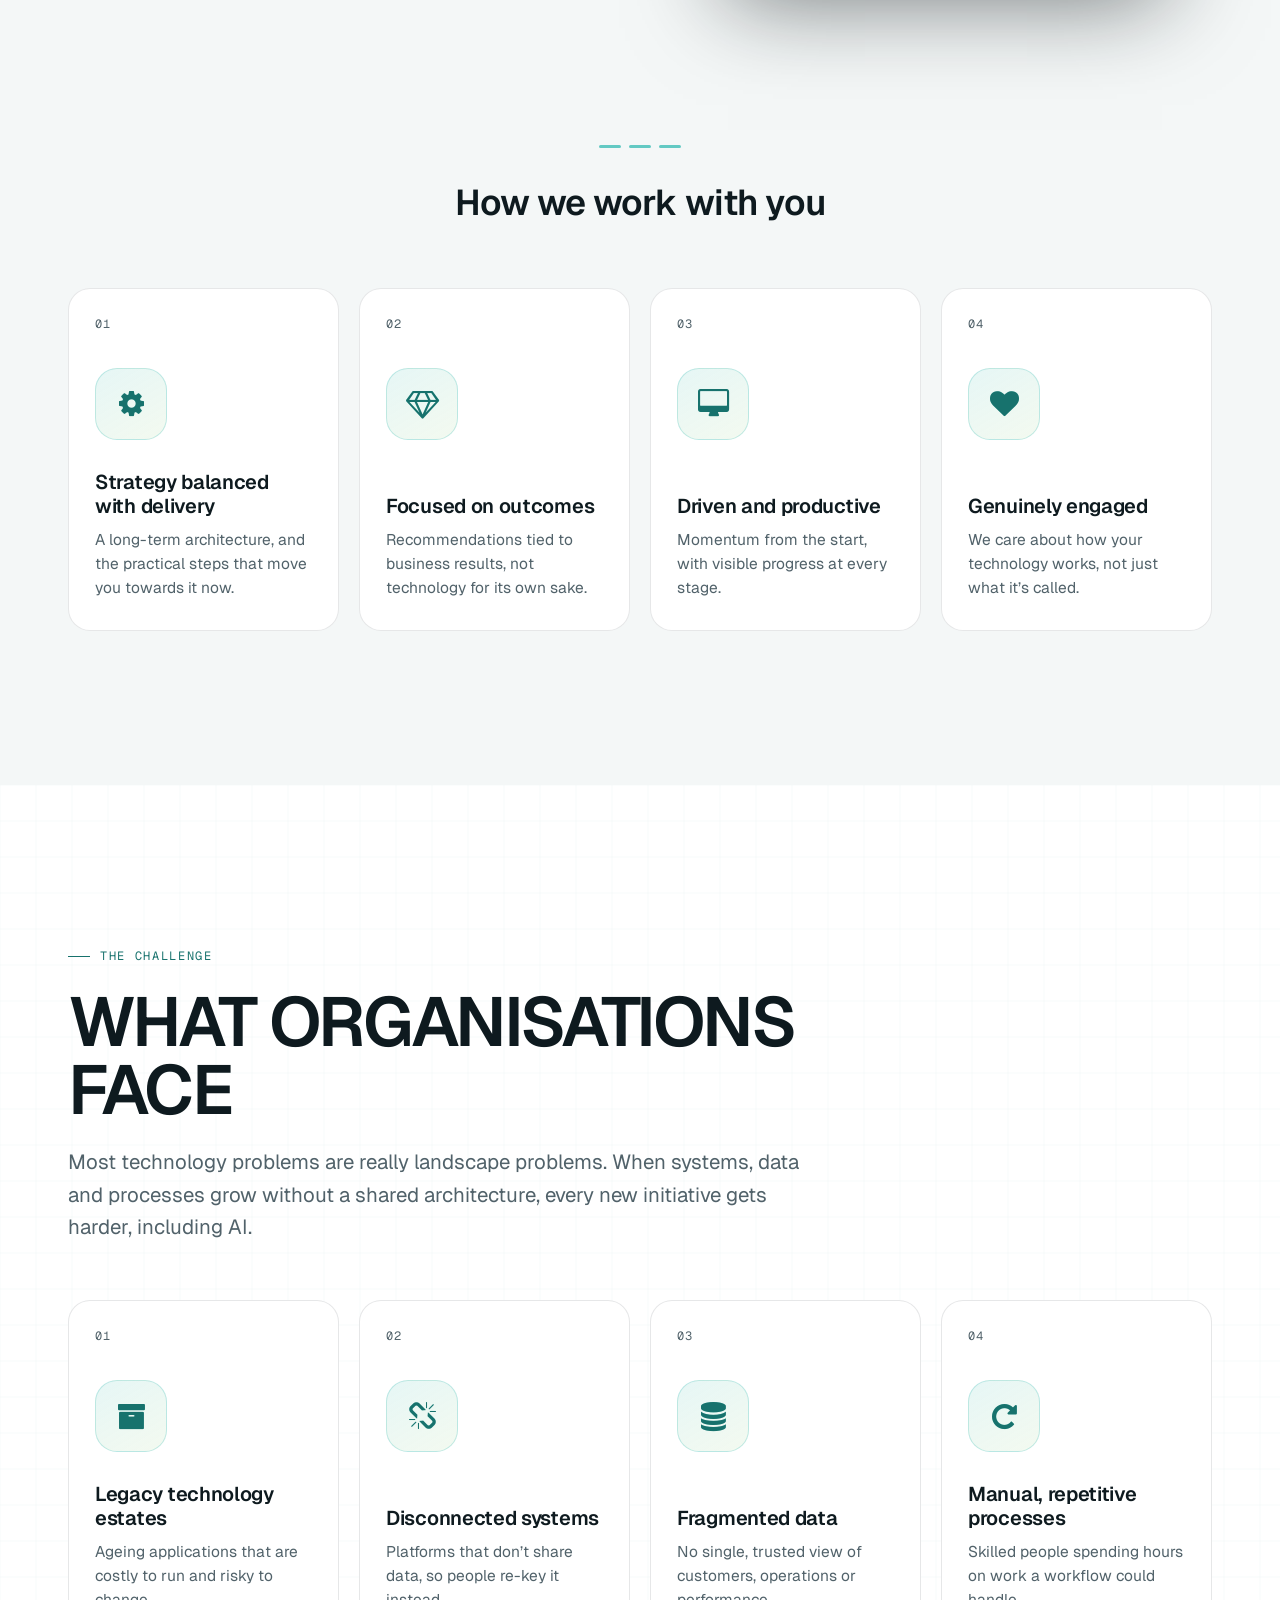
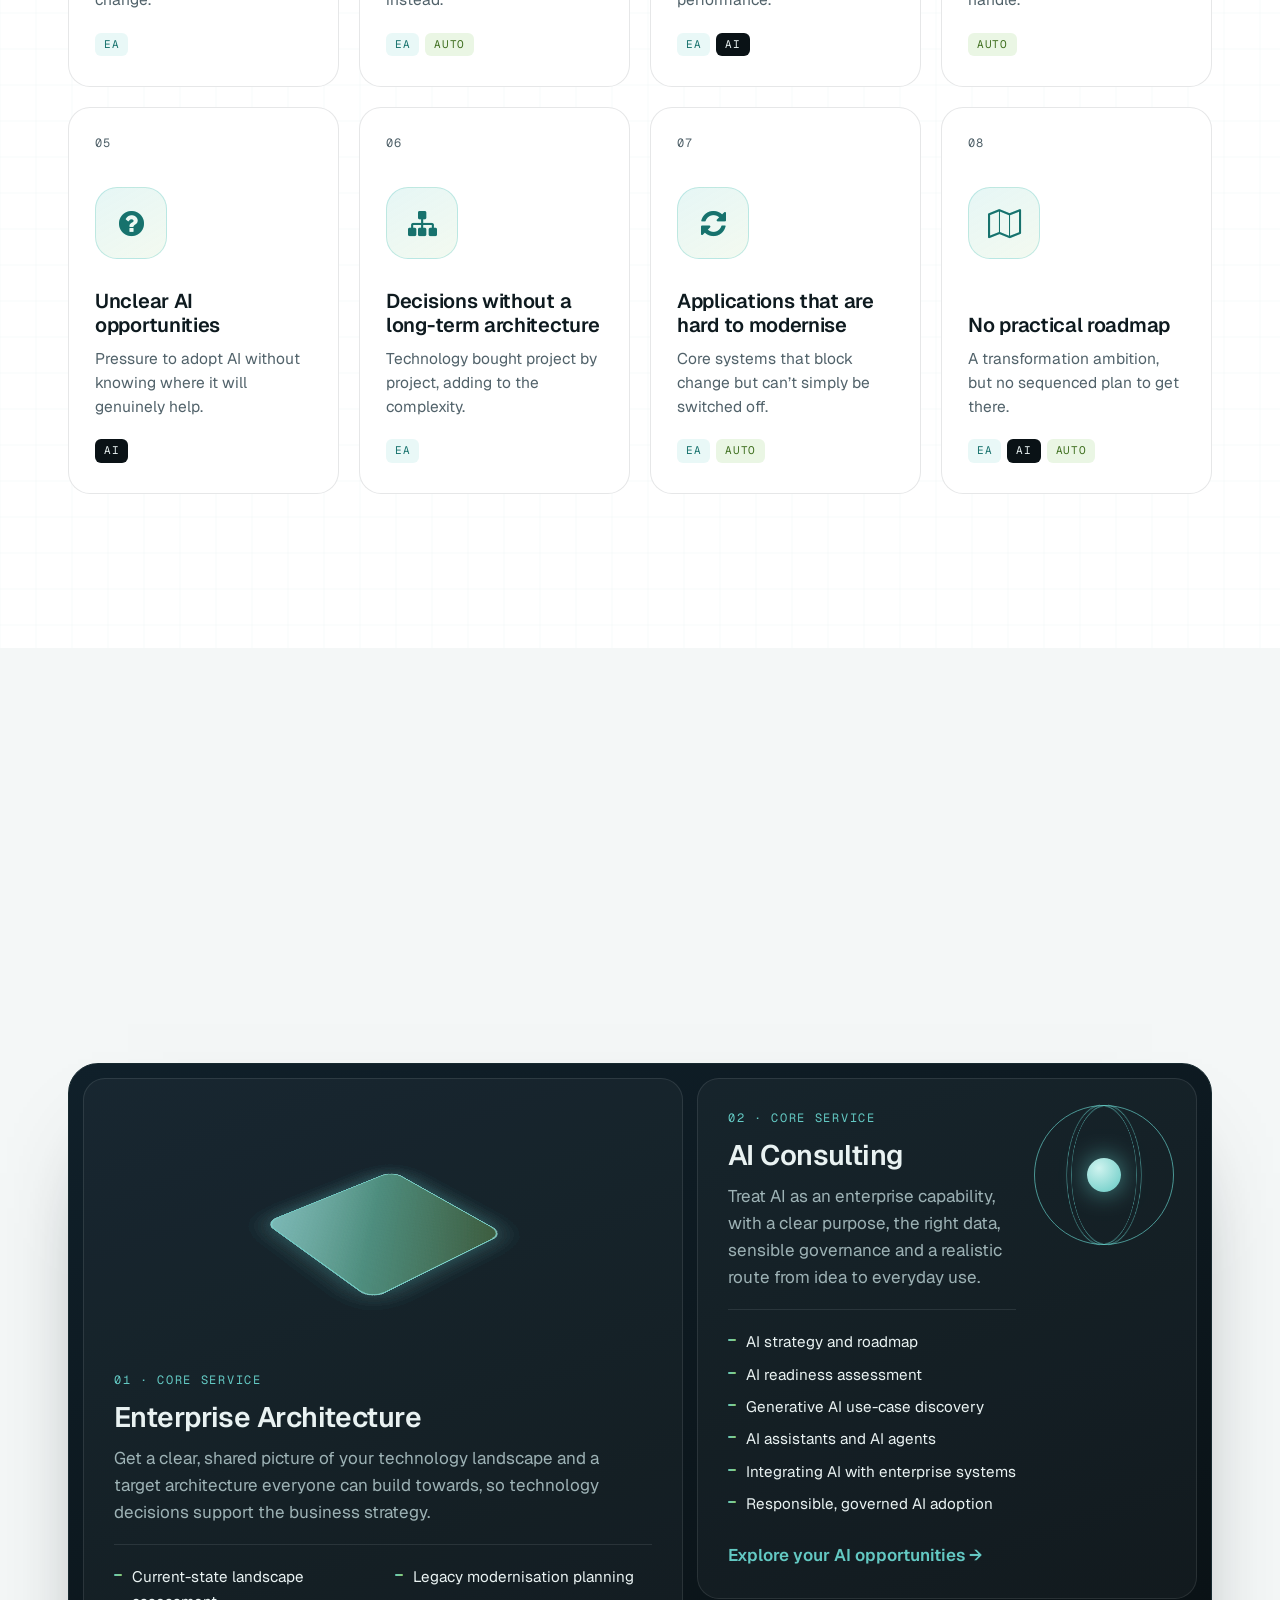
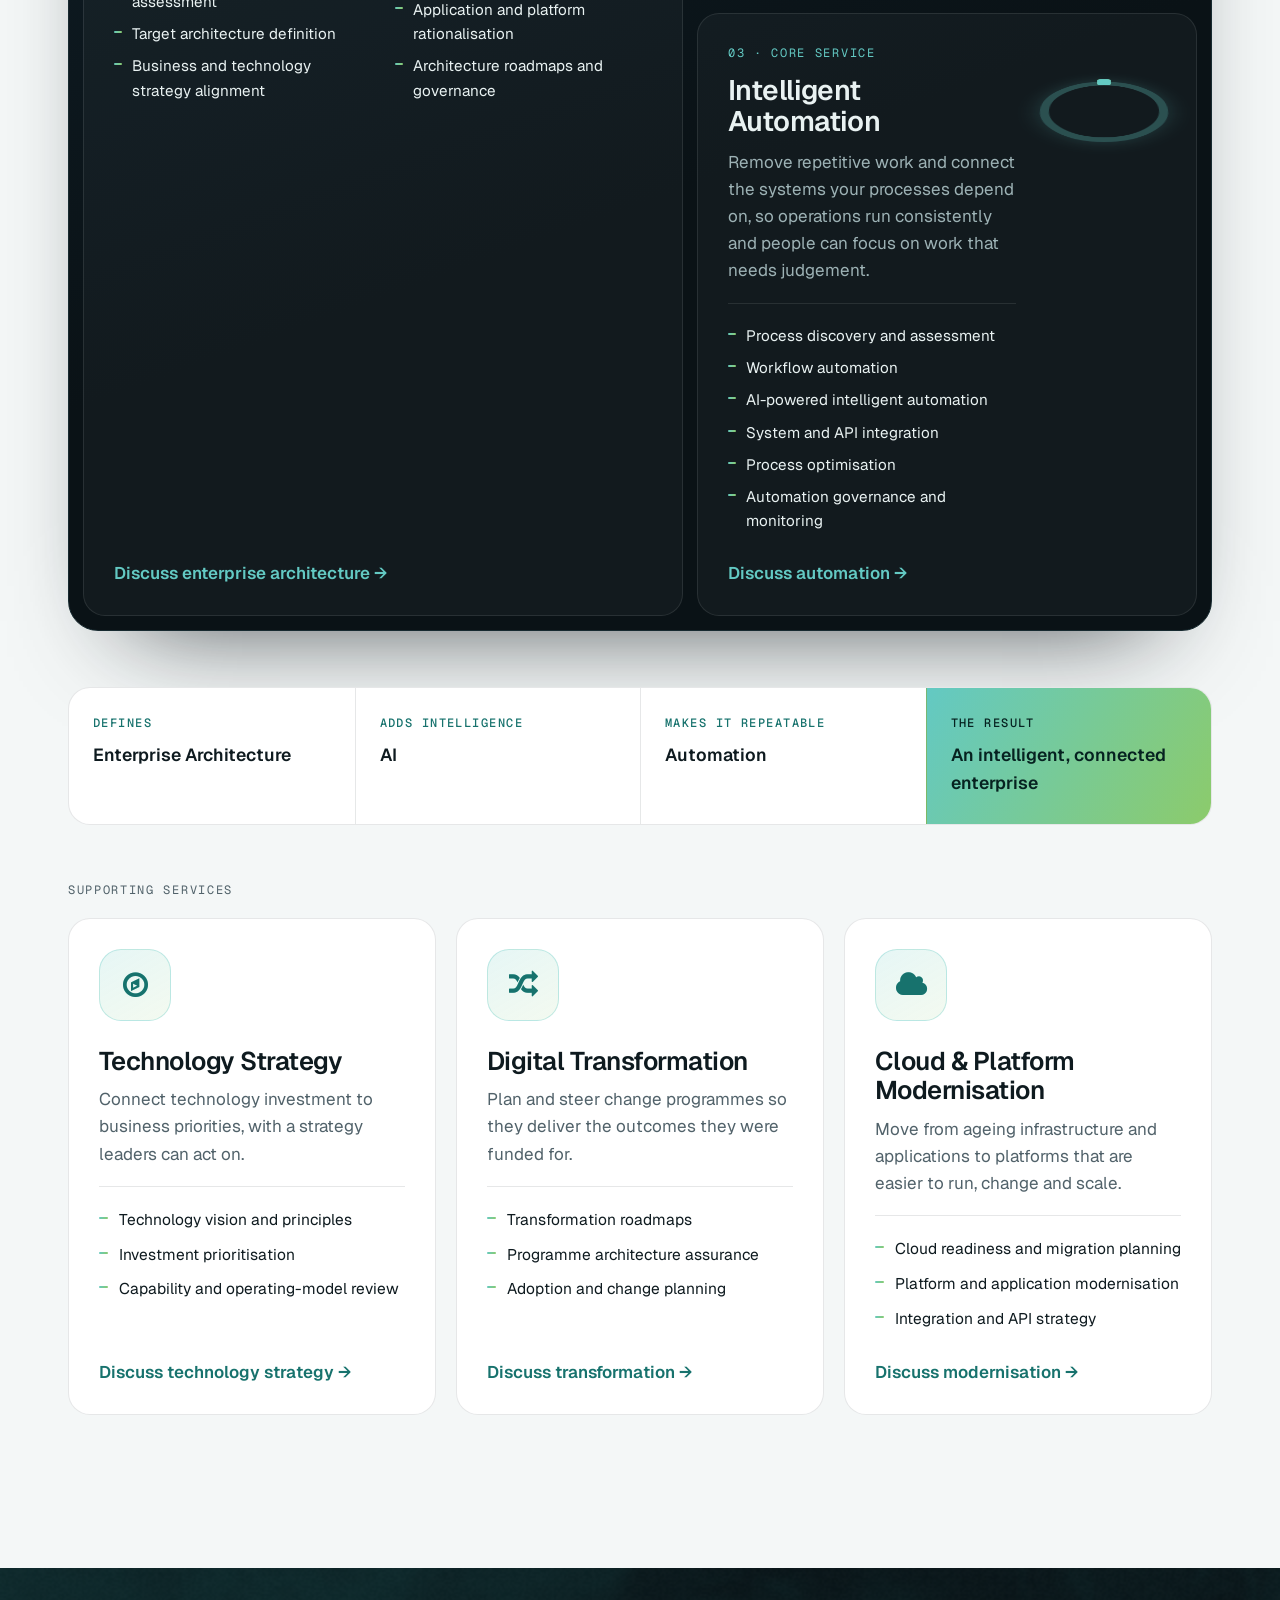
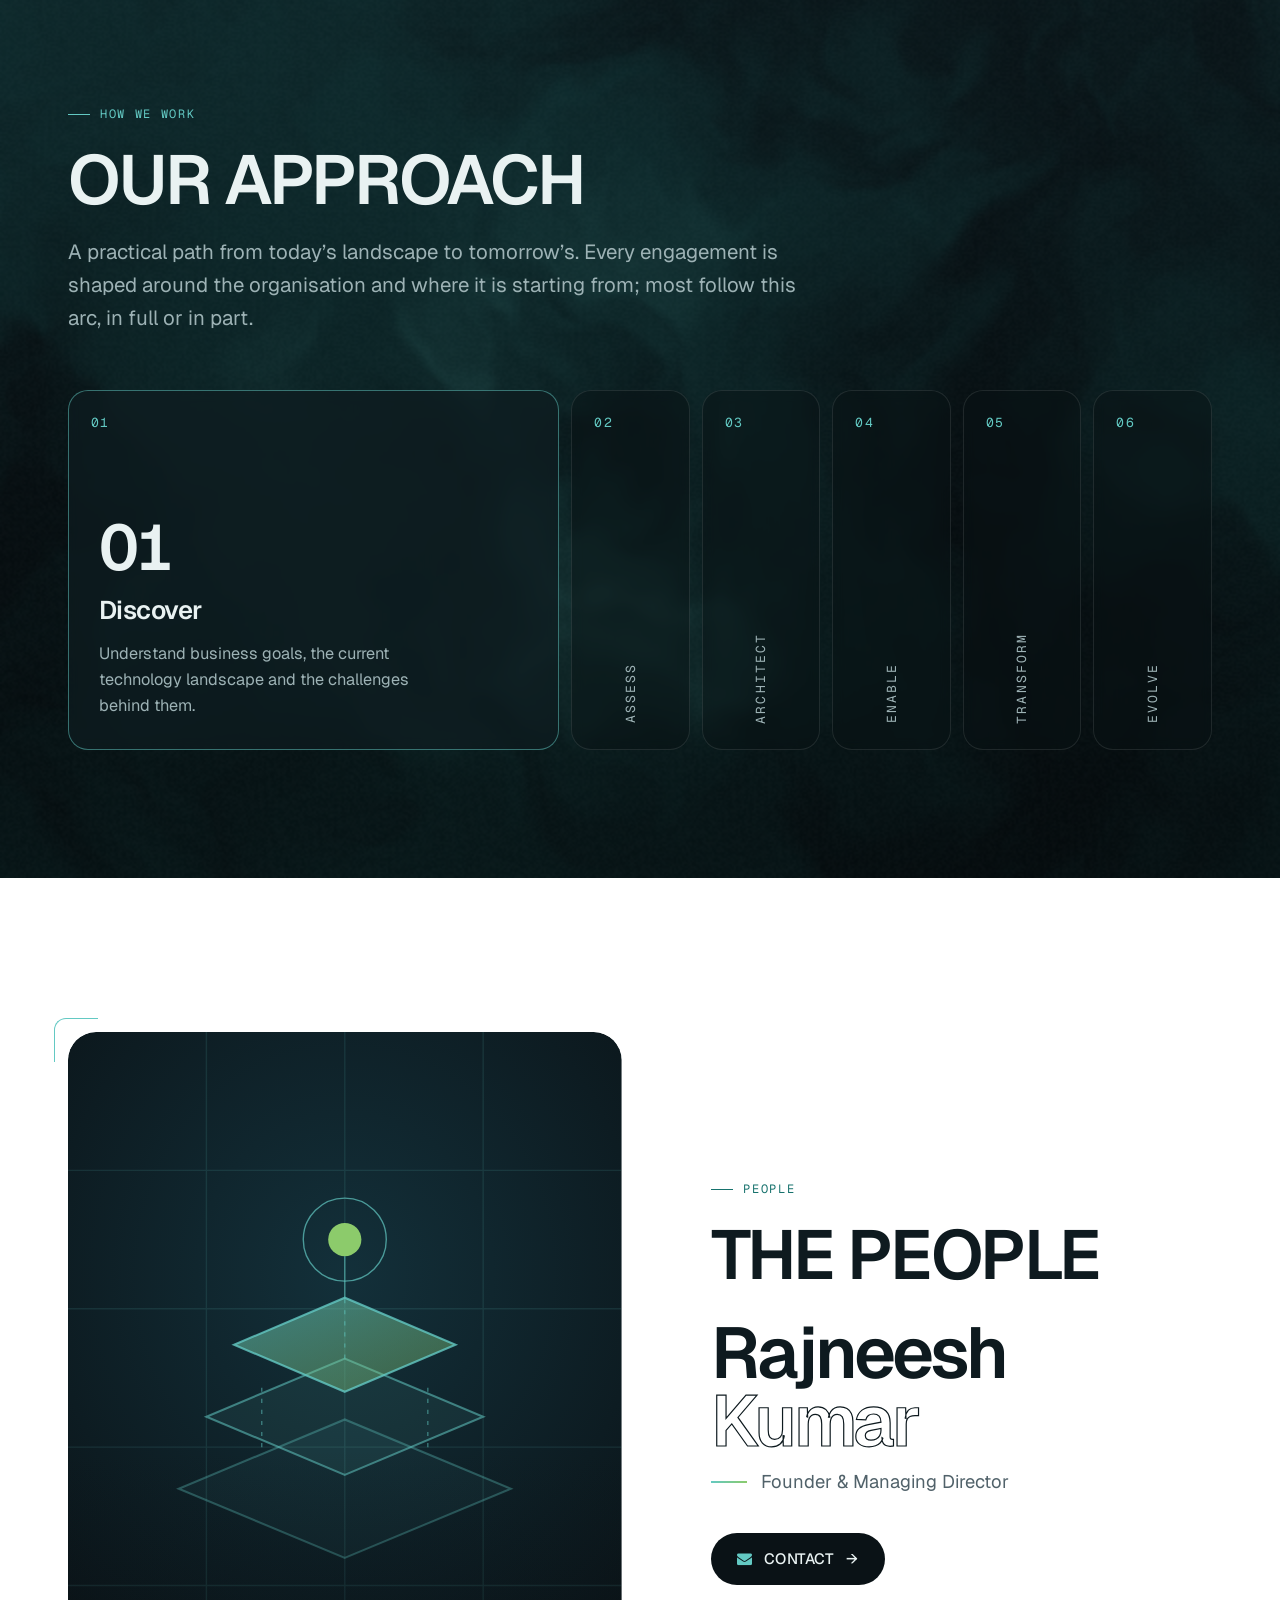
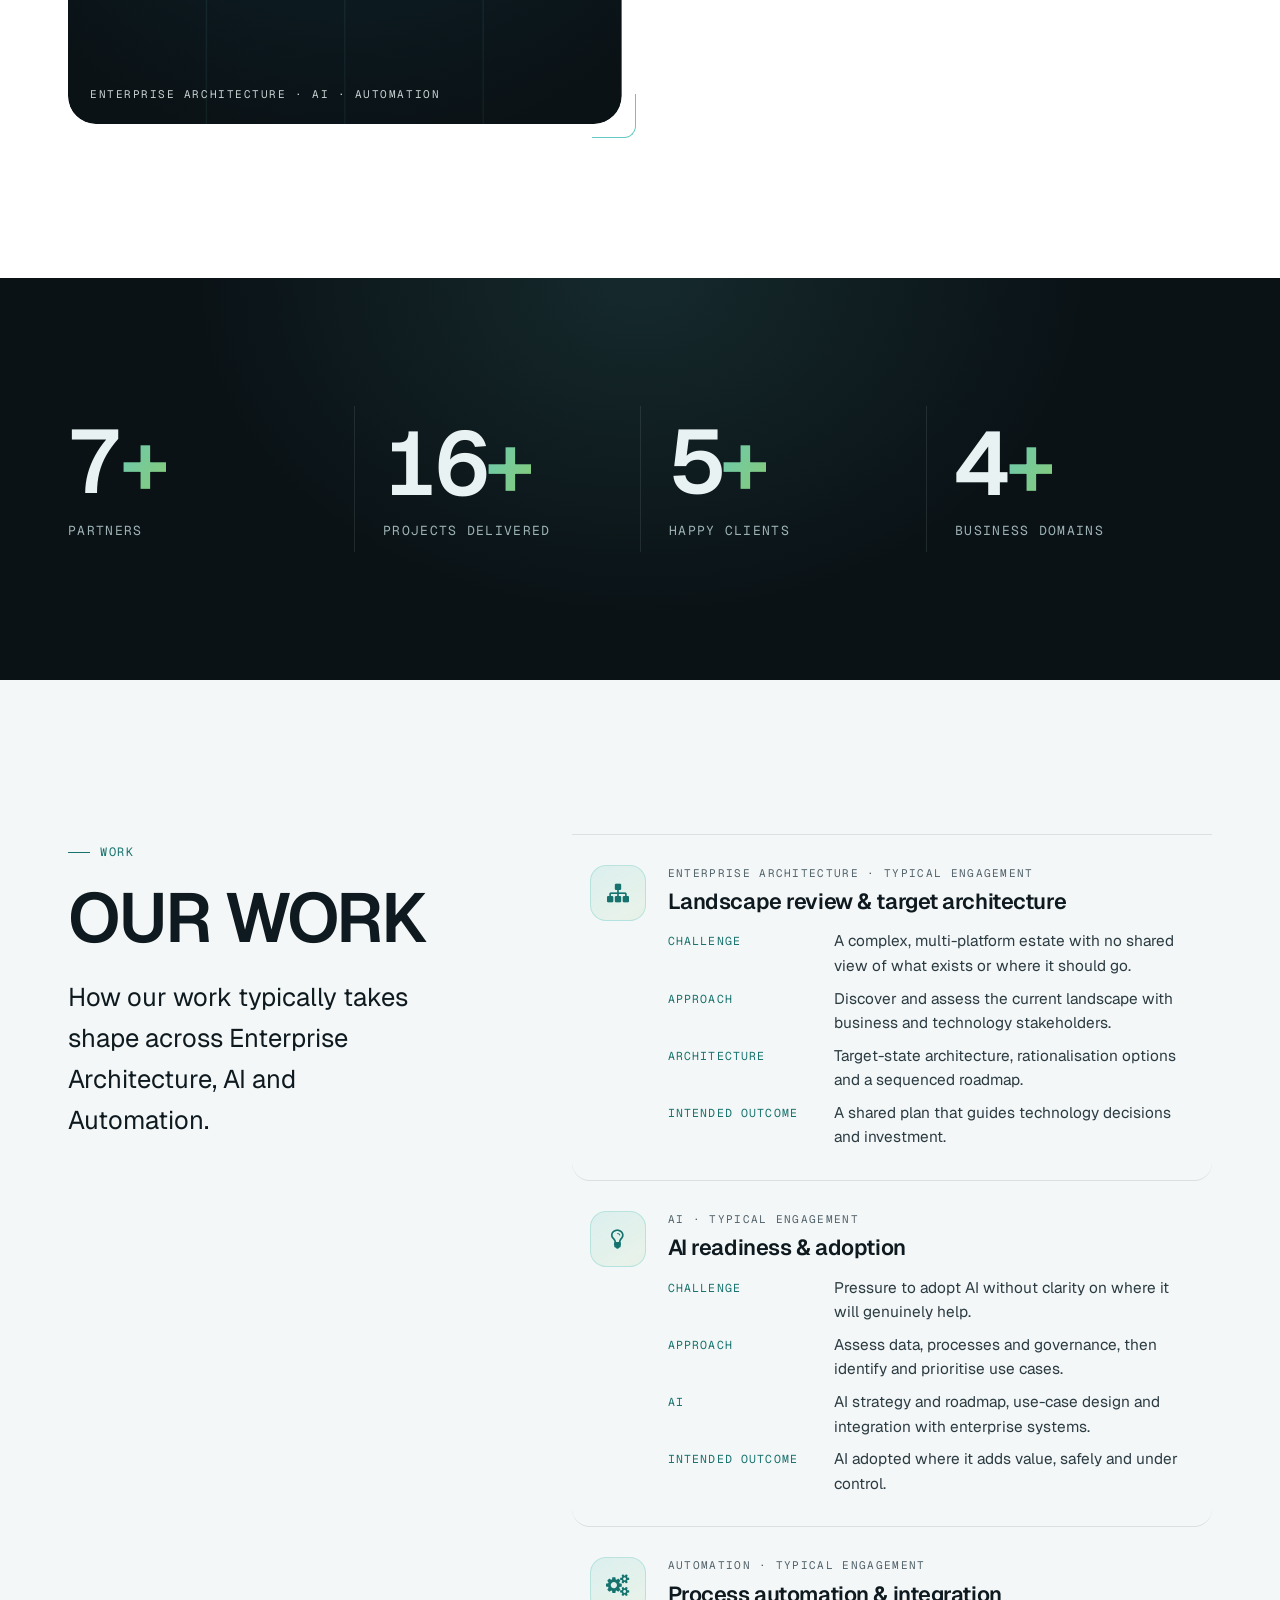
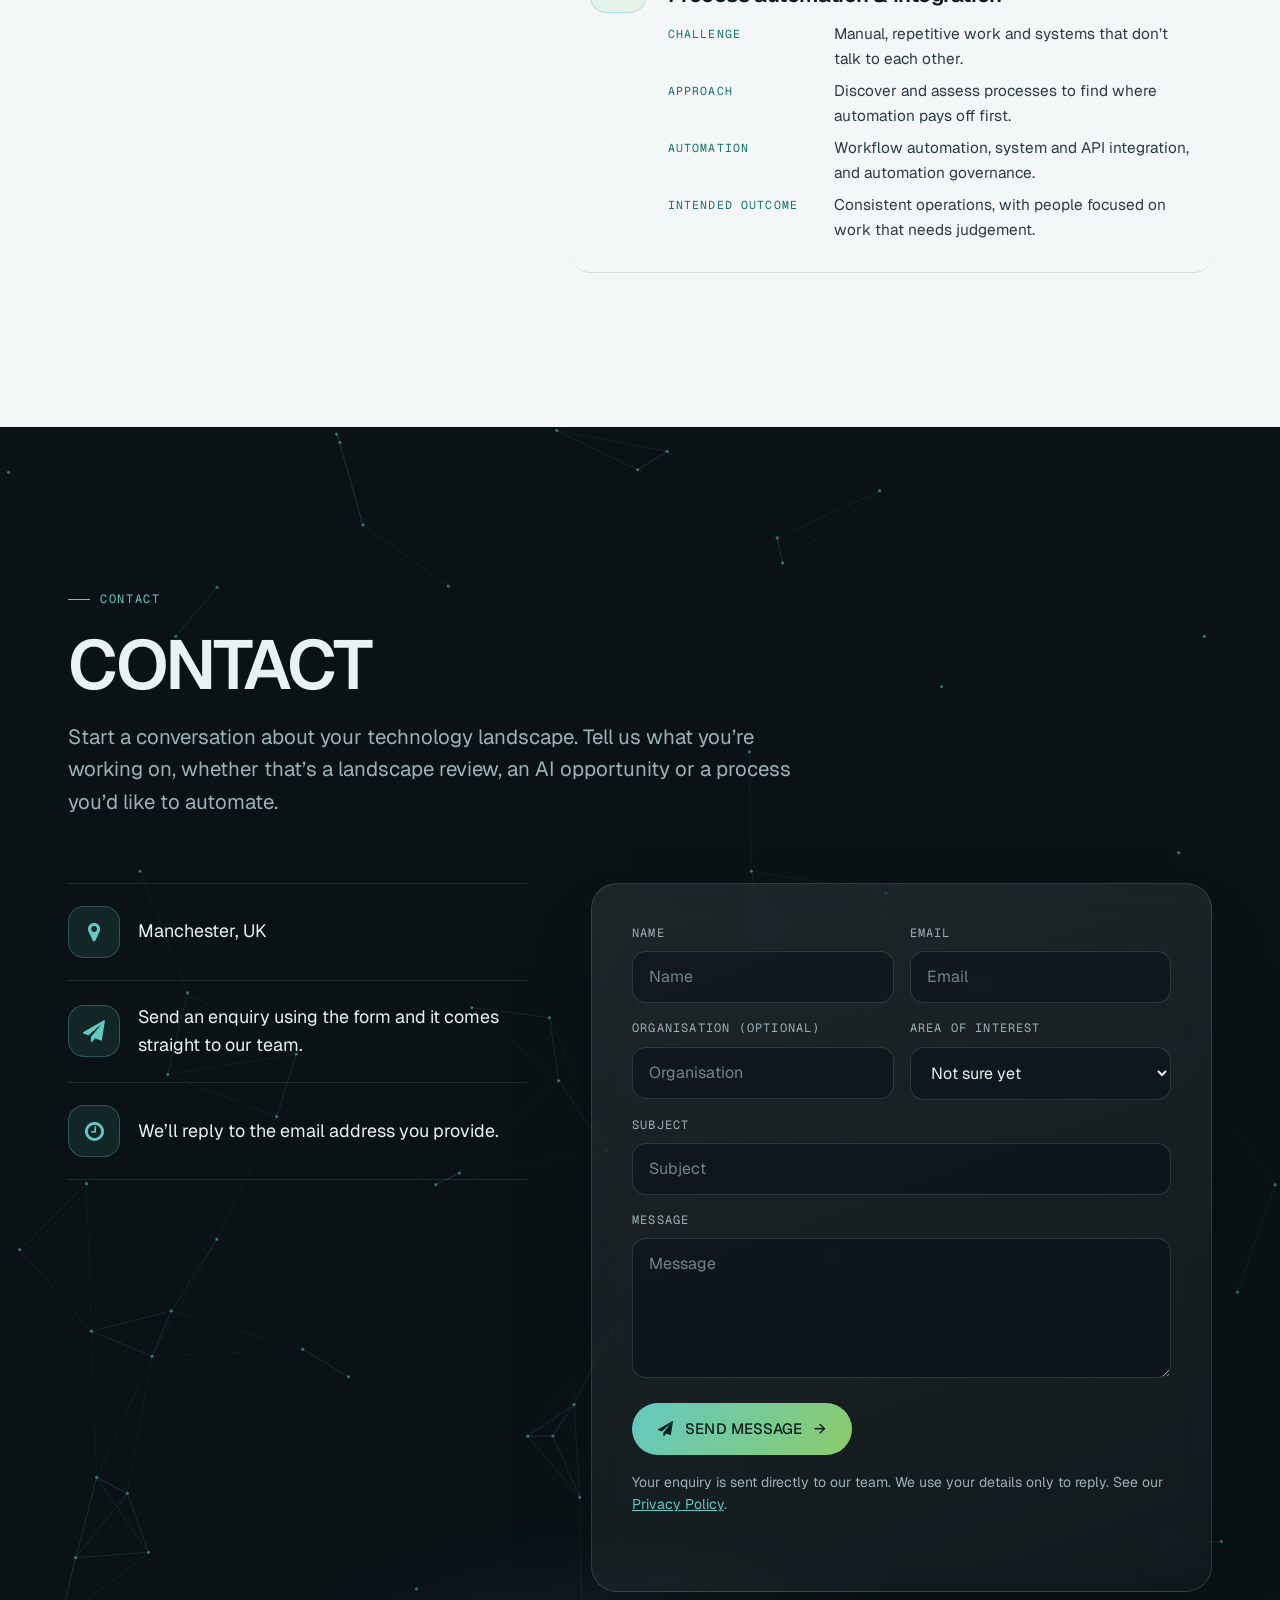
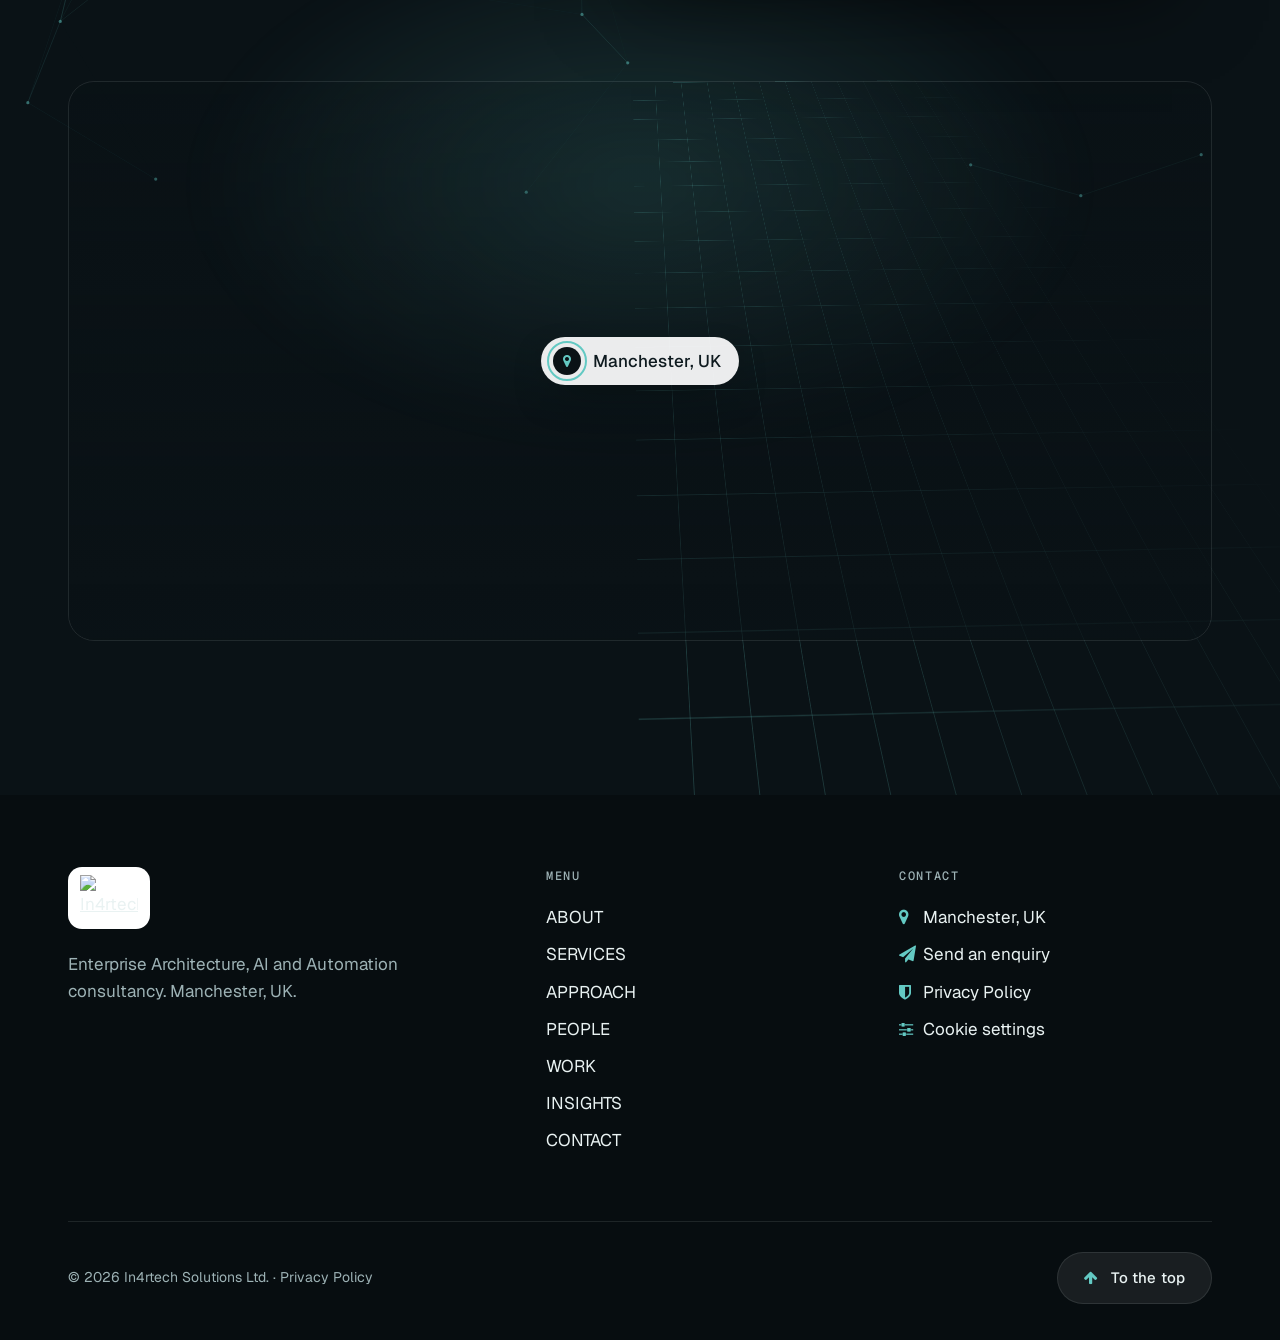
==== commit e988fd9c: "Chatbot: replace menu-text answers with a proper reply The chatbot server also indexes the page text" ====
--- a/index.html
+++ b/index.html
@@ -1757,6 +1757,6 @@
 })();
 </script>
 <!-- Chat assistant (Vitality Soft) -->
-<script src="https://chatbot.vitalitysoft.com/widget.js" data-website-id="in4rtech" data-chat-endpoint="/api/chat-semantic" defer></script><script src="assets/chat-tweaks.js?v=6" defer></script>
+<script src="https://chatbot.vitalitysoft.com/widget.js" data-website-id="in4rtech" data-chat-endpoint="/api/chat-semantic" defer></script><script src="assets/chat-tweaks.js?v=7" defer></script>
 </body>
 </html>
